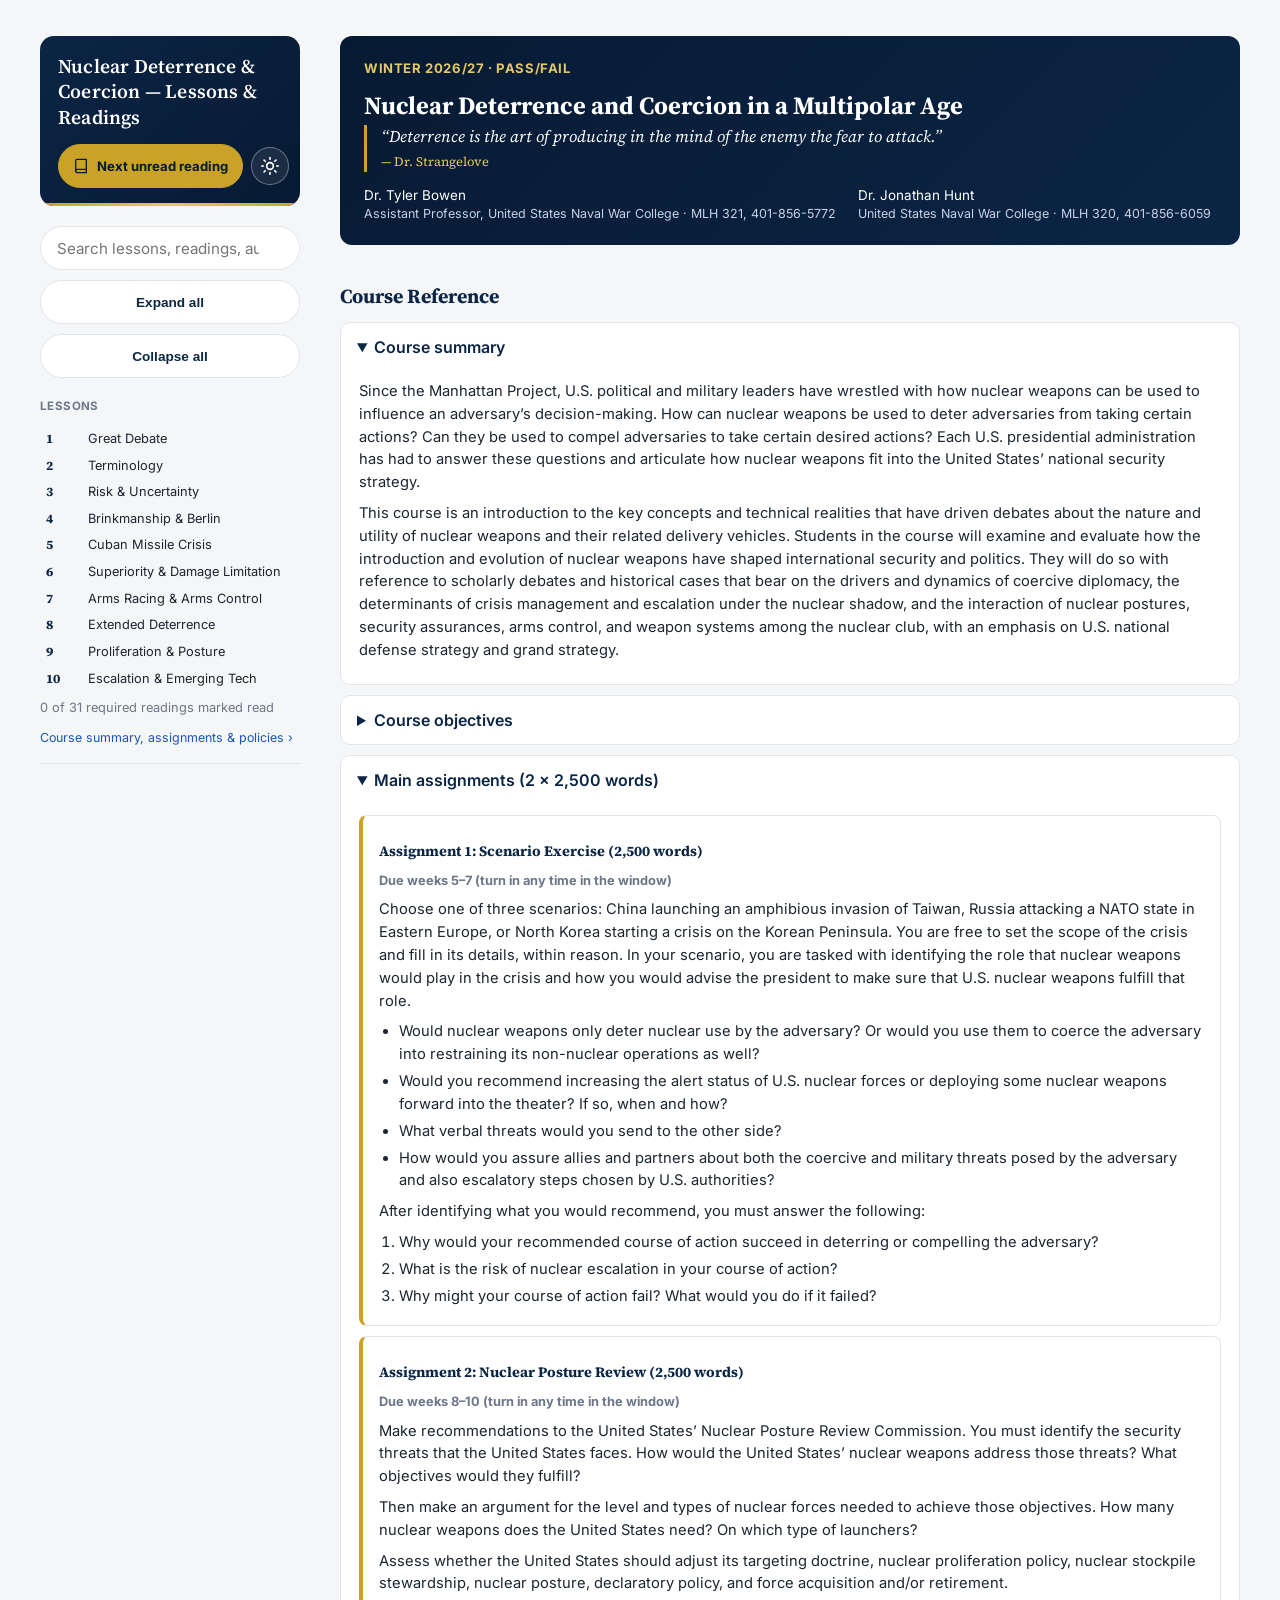
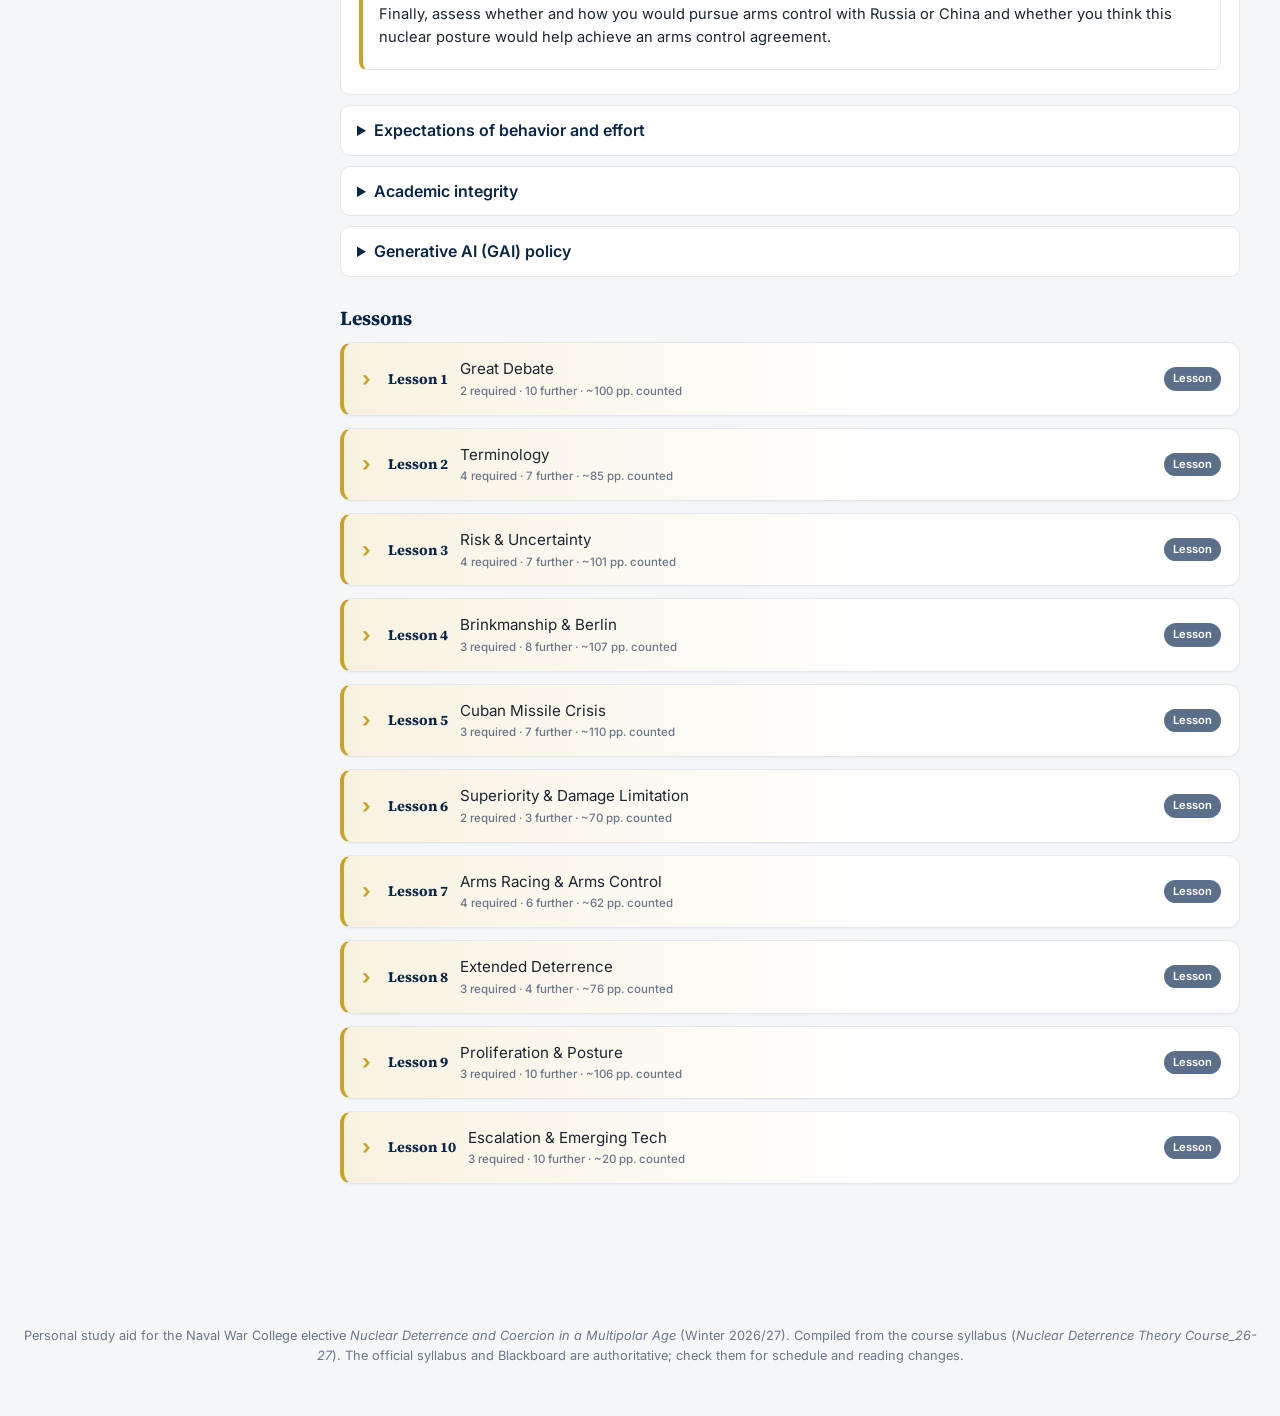
==== index.html @ a76e491f "Add Nuclear Deterrence course page built from the 26-27 syllabus Single-file static page modeled on " ====
<!DOCTYPE html>
<html lang="en">
<head>
<meta charset="UTF-8">
<meta name="viewport" content="width=device-width, initial-scale=1.0">
<meta name="color-scheme" content="light dark">
<meta name="format-detection" content="telephone=no">
<title>Nuclear Deterrence and Coercion — Winter 2026/27</title>
<link rel="preconnect" href="https://fonts.googleapis.com">
<link rel="preconnect" href="https://fonts.gstatic.com" crossorigin>
<link href="https://fonts.googleapis.com/css2?family=Source+Serif+4:ital,opsz,wght@0,8..60,400;0,8..60,600;1,8..60,400;1,8..60,500&family=Inter:wght@400;500;600;700&display=swap" rel="stylesheet">
<style>
  :root {
    --navy: #0b2545;
    --navy-deep: #071a33;
    --navy-text: var(--navy);
    --gold: #c9a227;
    --gold-light: #e4c766;
    --bg: #f5f6f8;
    --card-bg: #ffffff;
    --text: #1c2530;
    --muted: #6b7688;
    --border: #e2e5ea;
    --link: #1a56b8;
    --supp: #8a6d00;
    --serif: 'Source Serif 4', Georgia, 'Times New Roman', serif;
    --sans: 'Inter', 'Segoe UI', -apple-system, BlinkMacSystemFont, 'Helvetica Neue', Arial, sans-serif;
  }
  @media (prefers-color-scheme: dark) {
    :root:not([data-theme="light"]) { 
    --bg: #10151f;
    --card-bg: #1a2233;
    --text: #e5e9f2;
    --muted: #94a2ba;
    --border: #2c3650;
    --link: #7cb0ff;
    --supp: #e8c368;
    --navy-text: #8fb4e8;
 }
    :root:not([data-theme="light"]) { 
    #searchBox, .toolbar-btn, .seminar-notes-panel, .cal-item { background: var(--card-bg); }
    .epigraph p { color: #9aa8c4; }
    .moderator-update-box, .course-update-panel { background: #2a2010; border-color: #6b4a1a; }
    .moderator-update-box h4, .course-update-panel summary, .mu-date { color: #f0b96a; }
    .seminar-note-box { background: #241f0c; border-color: #5a4a1a; }
    .card-block-label { color: var(--muted); }
    .research-countdown { background: #3a1512; border-color: #7a3129; color: #f3a99c; }
    .research-date-item.is-next .research-date-when,
    .research-date-item.is-next .research-date-nlt { color: #f3a99c; }
    .event-callout { background: #2a2410; border-color: #6b5a1a; }
    .event-callout h4 { color: #e8c368; }
    .hero-session-row.is-live .hero-state { color: #f3a99c; }
    .hero-live-dot { background: #f3a99c; }
    .next-up-bar { background: #0a1830; }
    .team-japan-card { background: #241014; border-left-color: #e0475f; }
    .team-japan-sunburst { color: #e0475f; }
    .team-japan-chip { background: #3a161c; color: #f5b4bd; border-color: #6b2530; }
 }
  }
  :root[data-theme="dark"] { 
    --bg: #10151f;
    --card-bg: #1a2233;
    --text: #e5e9f2;
    --muted: #94a2ba;
    --border: #2c3650;
    --link: #7cb0ff;
    --supp: #e8c368;
    --navy-text: #8fb4e8;
 }
  :root[data-theme="dark"] { 
    #searchBox, .toolbar-btn, .seminar-notes-panel, .cal-item { background: var(--card-bg); }
    .epigraph p { color: #9aa8c4; }
    .moderator-update-box, .course-update-panel { background: #2a2010; border-color: #6b4a1a; }
    .moderator-update-box h4, .course-update-panel summary, .mu-date { color: #f0b96a; }
    .seminar-note-box { background: #241f0c; border-color: #5a4a1a; }
    .card-block-label { color: var(--muted); }
    .research-countdown { background: #3a1512; border-color: #7a3129; color: #f3a99c; }
    .research-date-item.is-next .research-date-when,
    .research-date-item.is-next .research-date-nlt { color: #f3a99c; }
    .event-callout { background: #2a2410; border-color: #6b5a1a; }
    .event-callout h4 { color: #e8c368; }
    .hero-session-row.is-live .hero-state { color: #f3a99c; }
    .hero-live-dot { background: #f3a99c; }
    .next-up-bar { background: #0a1830; }
    .team-japan-card { background: #241014; border-left-color: #e0475f; }
    .team-japan-sunburst { color: #e0475f; }
    .team-japan-chip { background: #3a161c; color: #f5b4bd; border-color: #6b2530; }
 }

  * { box-sizing: border-box; }
  html { overflow-x: hidden; }
  body {
    margin: 0;
    font-family: var(--sans);
    background: var(--bg);
    color: var(--text);
    line-height: 1.55;
    overflow-wrap: break-word;
    word-break: break-word;
    transition: background 0.2s, color 0.2s;
  }
  .sidebar-header {
    background: linear-gradient(135deg, var(--navy) 0%, var(--navy-deep) 100%);
    color: #fff;
    border-radius: 14px;
    padding: 18px;
    margin-bottom: 20px;
    position: relative;
    overflow: hidden;
  }
  .sidebar-header::after {
    content: "";
    position: absolute;
    bottom: 0; left: 0; right: 0;
    height: 3px;
    background: linear-gradient(90deg, var(--gold), var(--gold-light), var(--gold));
  }
  .sidebar-title {
    margin: 0 0 14px;
    font-family: var(--serif);
    font-weight: 600;
    font-size: 1.22rem;
    line-height: 1.3;
    letter-spacing: 0.2px;
    padding-right: 24px;
  }
  .sidebar-controls {
    display: flex;
    align-items: center;
    gap: 8px;
  }
  .sidebar-controls .today-btn {
    flex: 1;
    justify-content: center;
    padding: 9px 14px;
    font-size: 0.82rem;
    white-space: nowrap;
  }
  .sidebar-controls .theme-toggle-btn {
    width: 38px;
    height: 38px;
    flex-shrink: 0;
  }
  .drawer-close-btn {
    display: none;
    position: absolute;
    top: 14px;
    right: 14px;
    width: 28px;
    height: 28px;
    align-items: center;
    justify-content: center;
    border-radius: 999px;
    border: 1.5px solid rgba(255,255,255,0.35);
    background: rgba(255,255,255,0.08);
    color: #fff;
    cursor: pointer;
    flex-shrink: 0;
  }
  .drawer-close-btn svg { width: 14px; height: 14px; }
  .drawer-close-btn:hover { background: rgba(255,255,255,0.18); }
  .flag-icon { flex-shrink: 0; border-radius: 2px; display: inline-block; }
  .flag-icon-inline { vertical-align: -2px; }
  .today-btn {
    display: inline-flex;
    align-items: center;
    gap: 8px;
    min-height: 44px;
    font-family: var(--sans);
    font-size: 0.88rem;
    font-weight: 700;
    color: var(--navy-deep);
    background: var(--gold);
    border: 1.5px solid var(--gold);
    padding: 10px 22px;
    border-radius: 999px;
    cursor: pointer;
    transition: background 0.15s, transform 0.15s;
  }
  .today-btn:hover { background: var(--gold-light); border-color: var(--gold-light); }
  .today-btn:active { transform: scale(0.97); }
  .theme-toggle-btn {
    display: inline-flex;
    align-items: center;
    justify-content: center;
    width: 44px;
    height: 44px;
    border-radius: 999px;
    border: 1.5px solid rgba(255,255,255,0.35);
    background: rgba(255,255,255,0.08);
    color: #fff;
    cursor: pointer;
    transition: background 0.15s, border-color 0.15s;
    flex-shrink: 0;
  }
  .theme-toggle-btn:hover { background: rgba(255,255,255,0.18); border-color: var(--gold-light); }
  .theme-toggle-btn svg { width: 20px; height: 20px; }
  .icon-moon { display: none; }
  :root[data-theme="dark"] .icon-sun { display: none; }
  :root[data-theme="dark"] .icon-moon { display: block; }
  .page-layout {
    max-width: 1400px;
    margin: 0 auto;
    padding: 28px 20px 100px;
  }
  .sidebar { min-width: 0; }
  .main-col { min-width: 0; }

  @media (min-width: 1100px) {
    .page-layout {
      display: grid;
      grid-template-columns: 260px minmax(0, 1fr);
      gap: 40px;
      align-items: start;
      padding: 36px 40px 100px;
    }
    .sidebar {
      position: sticky;
      top: 24px;
      max-height: calc(100vh - 48px);
      overflow-y: auto;
      padding-bottom: 8px;
    }
    .sidebar .toolbar {
      position: static;
      flex-direction: column;
      align-items: stretch;
      border-bottom: none;
      padding: 0 0 18px;
      margin-bottom: 2px;
    }
    .sidebar .toolbar-btn { width: 100%; }
    .card-body {
      display: grid;
      grid-template-columns: 1fr 1fr;
      gap: 2px 40px;
    }
    .card-body > .card-block-label,
    .card-body > .epigraph,
    .card-body > .moderator-update-box,
    .card-body > .seminar-note-box {
      grid-column: 1 / -1;
    }
  }

  @media (min-width: 1500px) {
    .page-layout { max-width: 1600px; }
  }

  .toolbar {
    position: sticky;
    top: 0;
    z-index: 10;
    background: var(--bg);
    padding: 16px 0;
    display: flex;
    gap: 10px;
    align-items: center;
    border-bottom: 1px solid var(--border);
    margin-bottom: 10px;
  }
  .search-box-wrap {
    position: relative;
    flex: 1;
    display: flex;
  }
  #searchBox {
    flex: 1;
    width: 100%;
    min-height: 44px;
    padding: 11px 40px 11px 16px;
    border-radius: 999px;
    border: 1.5px solid var(--border);
    font-size: 0.95rem;
    outline: none;
    transition: border-color 0.15s, box-shadow 0.15s;
    background: var(--card-bg);
    color: var(--text);
    font-family: var(--sans);
  }
  #searchBox:focus {
    border-color: var(--navy-text);
    box-shadow: 0 0 0 3px rgba(11,37,69,0.1);
  }
  .search-clear-btn {
    display: none;
    position: absolute;
    right: 6px;
    top: 50%;
    transform: translateY(-50%);
    width: 26px;
    height: 26px;
    align-items: center;
    justify-content: center;
    border: none;
    border-radius: 50%;
    background: transparent;
    color: var(--muted);
    font-size: 1.2rem;
    line-height: 1;
    cursor: pointer;
    padding: 0;
  }
  .search-clear-btn:hover {
    background: var(--border);
    color: var(--text);
  }
  .toolbar-btn {
    min-height: 44px;
    padding: 10px 16px;
    border-radius: 999px;
    border: 1.5px solid var(--border);
    background: var(--card-bg);
    color: var(--navy-text);
    font-size: 0.85rem;
    font-weight: 600;
    cursor: pointer;
    white-space: nowrap;
    transition: background 0.15s, border-color 0.15s, color 0.15s;
  }
  .toolbar-btn:hover {
    background: var(--navy);
    color: #fff;
    border-color: var(--navy);
  }
  .alert {
    background: #fdf1e7;
    border: 1px solid #f0c48a;
    color: #8a4b00;
    padding: 12px 18px;
    border-radius: 10px;
    margin: 14px 0 20px;
    font-size: 0.92rem;
  }
  .session-card {
    background: var(--card-bg);
    border: 1px solid var(--border);
    border-radius: 12px;
    margin-bottom: 0;
    overflow: hidden;
    box-shadow: 0 1px 2px rgba(16,24,40,0.04);
    transition: box-shadow 0.15s;
  }
  .session-card:hover { box-shadow: 0 4px 14px rgba(16,24,40,0.08); }
  .session-card[open] { box-shadow: 0 4px 18px rgba(16,24,40,0.1); }
  .session-card summary {
    list-style: none;
    cursor: pointer;
    padding: 14px 18px;
    min-height: 44px;
    display: flex;
    align-items: center;
    gap: 12px;
    user-select: none;
  }
  .session-card summary::-webkit-details-marker { display: none; }
  .session-card summary::before {
    content: "›";
    font-size: 1.3rem;
    color: var(--gold);
    font-weight: 700;
    transform: rotate(0deg);
    transition: transform 0.18s;
    width: 14px;
    flex-shrink: 0;
  }
  .session-card[open] summary::before { transform: rotate(90deg); }
  .session-card summary .code {
    font-weight: 700;
    color: var(--navy-text);
    font-size: 0.9rem;
    flex-shrink: 0;
    min-width: 60px;
    font-family: var(--serif);
  }
  .session-card summary .title-wrap {
    flex: 1;
    display: flex;
    flex-direction: column;
    gap: 2px;
    min-width: 0;
  }
  .session-card summary .title {
    font-size: 0.95rem;
    color: var(--text);
  }
  .card-meta-line {
    font-size: 0.72rem;
    color: var(--muted);
    font-weight: 500;
  }
  .card-block-label {
    font-size: 0.68rem;
    font-weight: 700;
    text-transform: uppercase;
    letter-spacing: 0.5px;
    color: var(--muted);
    margin-bottom: 12px;
  }
  .carryover-note { color: var(--muted); font-style: italic; margin: 0; }
  .badges { display: flex; gap: 6px; flex-shrink: 0; flex-wrap: wrap; justify-content: flex-end; }
  .badge {
    font-size: 0.7rem;
    font-weight: 600;
    color: #fff;
    background: var(--navy);
    padding: 3px 9px;
    border-radius: 999px;
    white-space: nowrap;
  }
  .badge-type { background: #5c6f8a; }
  .badge-homework { background: #6a3fa0; }
  .missing-badge { background: #c0392b; }
  .card-body {
    padding: 6px 22px 20px 22px;
    border-top: 1px solid var(--border);
    padding-top: 16px;
  }

  /* --- epigraph, subtle --- */
  .epigraph {
    margin: 0 0 18px;
    padding: 4px 0 4px 14px;
    border-left: 2px solid var(--gold);
    background: transparent;
  }
  .epigraph p {
    margin: 0;
    font-family: var(--serif);
    font-style: italic;
    font-size: 0.87rem;
    color: #566078;
    line-height: 1.5;
  }
  .epigraph footer {
    margin-top: 4px;
    font-size: 0.74rem;
    color: var(--muted);
    font-style: normal;
    letter-spacing: 0.1px;
  }

  /* --- subsections --- */
  .subsection { margin-bottom: 18px; }
  .subsection:last-child { margin-bottom: 0; }
  .subsection h4 {
    display: flex;
    align-items: center;
    gap: 7px;
    margin: 0 0 8px;
    font-size: 0.72rem;
    font-weight: 700;
    text-transform: uppercase;
    letter-spacing: 0.8px;
    color: var(--navy-text);
  }
  .sec-icon {
    display: inline-flex;
    width: 15px; height: 15px;
    color: var(--gold);
    flex-shrink: 0;
  }
  .sec-icon svg { width: 100%; height: 100%; }
  .subsection p {
    margin: 0 0 8px;
    font-size: 0.9rem;
    color: var(--text);
    line-height: 1.6;
  }
  .subsection p:last-child { margin-bottom: 0; }

  ul.plain-list {
    margin: 0 0 8px;
    padding-left: 20px;
    font-size: 0.9rem;
    line-height: 1.55;
  }
  ol.plain-list { margin: 0 0 8px; padding-left: 24px; font-size: 0.9rem; line-height: 1.55; }
  ol.plain-list li { margin-bottom: 5px; }
  ol.q-list li::marker { color: #9aa5b8; font-weight: 600; }
  ul.plain-list:last-child { margin-bottom: 0; }
  ul.plain-list li { margin-bottom: 5px; }
  ul.plain-list li::marker { color: var(--gold); }
  ul.obj-list li::marker { color: var(--gold); }
  ul.sub-list { margin: 6px 0 10px; }
  ul.q-list li::marker { color: #9aa5b8; }

  .q-group-label {
    font-size: 0.78rem;
    font-weight: 700;
    color: #45516a;
    margin: 10px 0 4px;
    padding-top: 6px;
    border-top: 1px dashed var(--border);
  }
  .q-group-label:first-child { border-top: none; padding-top: 0; margin-top: 0; }

  /* --- reading citations + read-state checkboxes --- */
  ul.cite-list { list-style: none; margin: 0; padding: 0; }
  li.cite {
    font-size: 0.9rem;
    line-height: 1.55;
    border-bottom: 1px dashed var(--border);
  }
  li.cite.cite-deleted .cite-text a, li.cite.cite-deleted .cite-text .plain { text-decoration: line-through; opacity: 0.65; }
  li.cite:last-child { border-bottom: none; }
  li.cite.cite-req {
    display: flex;
    align-items: center;
    gap: 2px;
    padding: 3px 0;
  }
  li.cite.supp {
    position: relative;
    padding: 7px 0 7px 20px;
  }
  li.cite.supp::before {
    content: "•";
    position: absolute;
    left: 2px;
    color: #c9b45e;
    font-weight: 700;
  }
  .read-toggle {
    width: 40px;
    height: 40px;
    display: inline-flex;
    align-items: center;
    justify-content: center;
    flex-shrink: 0;
    cursor: pointer;
  }
  .read-checkbox {
    width: 18px;
    height: 18px;
    accent-color: var(--gold);
    cursor: pointer;
  }
  .cite-text { flex: 1; min-width: 0; }
  li.cite.is-read .cite-text { color: var(--muted); }
  li.cite.is-read .cite-text a { color: var(--muted); text-decoration-color: var(--muted); }
  li.cite.is-read .cite-text,
  li.cite.is-read .cite-text .plain,
  li.cite.is-read .cite-text a { text-decoration: line-through; }
  li.cite a {
    color: var(--link);
    text-decoration: none;
    border-bottom: 1px solid rgba(26,86,184,0.3);
  }
  li.cite a:hover { border-bottom-color: var(--link); background: rgba(26,86,184,0.06); }
  li.cite .plain { color: var(--text); }
  .muted-note { color: var(--muted); font-style: italic; font-size: 0.88rem; margin: 0; }
  .supp-label {
    font-size: 0.72rem;
    font-weight: 700;
    text-transform: uppercase;
    letter-spacing: 0.6px;
    color: var(--supp);
    margin-bottom: 8px;
  }
  .supp-label .opt { font-weight: 400; text-transform: none; color: var(--muted); font-style: italic; }
  .missing-note { color: #c0392b; font-style: italic; font-size: 0.9rem; margin: 0; }

  .no-results {
    display: none;
    text-align: center;
    color: var(--muted);
    padding: 40px 0;
    font-style: italic;
  }
  .search-status {
    display: none;
    color: var(--muted);
    font-size: 0.85rem;
    margin: -4px 0 12px 2px;
  }
  mark.search-hl {
    background: #ffe066;
    color: #1a1a1a;
    border-radius: 2px;
    padding: 0 1px;
  }
  .back-to-top {
    position: fixed;
    bottom: 80px;
    right: 24px;
    background: var(--navy);
    color: #fff;
    border: none;
    border-radius: 999px;
    width: 44px;
    height: 44px;
    font-size: 1.1rem;
    cursor: pointer;
    box-shadow: 0 4px 14px rgba(11,37,69,0.35);
    display: none;
    align-items: center;
    justify-content: center;
    transition: opacity 0.15s;
    z-index: 40;
  }
  .back-to-top.show { display: flex; }
  .back-to-top:hover { background: var(--navy-deep); }

  .next-up-bar {
    display: none;
    position: fixed;
    left: 0;
    right: 0;
    bottom: 0;
    z-index: 44;
    background: var(--navy);
    color: #fff;
    padding: 10px 16px;
    align-items: center;
    justify-content: space-between;
    gap: 12px;
    font-family: var(--sans);
    font-size: 0.84rem;
    box-shadow: 0 -2px 12px rgba(16,24,40,0.18);
  }
  .next-up-bar.show { display: flex; }
  .next-up-text { overflow: hidden; text-overflow: ellipsis; white-space: nowrap; }
  .next-up-jump {
    background: var(--gold);
    color: var(--navy-deep);
    border: none;
    border-radius: 999px;
    padding: 6px 14px;
    font-weight: 700;
    font-size: 0.8rem;
    cursor: pointer;
    white-space: nowrap;
    flex-shrink: 0;
  }

  footer.page-footer {
    text-align: center;
    color: var(--muted);
    font-size: 0.8rem;
    padding: 30px 20px 50px;
  }

  @media print {
    .toolbar, .back-to-top, .bottom-nav, .theme-toggle-btn, .sidebar, .drawer-backdrop, .hero-today, .next-up-bar { display: none !important; }
    .page-layout { display: block !important; max-width: none; }
    .session-card { break-inside: avoid; box-shadow: none; }
    .card-body { display: block !important; }
  }

  /* --- key dates / off-sites / seminar notes --- */
  .cal-intro { margin: 4px 0 18px; }
  .cal-intro p {
    margin: 0;
    color: var(--muted);
    font-size: 0.92rem;
    font-style: italic;
    font-family: var(--serif);
  }

  .seminar-notes-panel {
    background: var(--card-bg);
    border: 1px solid var(--border);
    border-radius: 12px;
    margin: 4px 0 20px;
    overflow: hidden;
  }
  .seminar-notes-panel summary {
    cursor: pointer;
    padding: 13px 18px;
    min-height: 44px;
    display: flex;
    align-items: center;
    font-weight: 700;
    font-size: 0.88rem;
    color: var(--navy-text);
    list-style: none;
  }
  .seminar-notes-panel summary::-webkit-details-marker { display: none; }
  .seminar-notes-panel summary::before { content: "\25B8"; color: var(--gold); margin-right: 8px; }
  .seminar-notes-panel[open] summary::before { content: "\25BE"; }
  .sn-body { padding: 4px 20px 20px; border-top: 1px solid var(--border); }
  .mod-grid {
    display: grid;
    grid-template-columns: repeat(auto-fit, minmax(200px, 1fr));
    gap: 12px;
    margin: 14px 0 16px;
  }
  .mod-card {
    background: var(--bg);
    border: 1px solid var(--border);
    border-radius: 10px;
    padding: 12px 14px;
  }
  .mod-name { font-weight: 700; font-size: 0.88rem; color: var(--navy-text); font-family: var(--serif); }
  .mod-role { font-size: 0.74rem; color: var(--muted); margin: 2px 0 6px; }
  .mod-contact { font-size: 0.78rem; color: var(--text); line-height: 1.5; }
  .mod-contact a { color: var(--link); text-decoration: none; }
  .sn-notes-list { margin-top: 4px; }
  .sn-notes-list li { font-size: 0.86rem; margin-bottom: 8px; }


  /* --- research paper dates panel --- */
  .research-panel {
    margin: 2px 0 22px;
    padding-bottom: 16px;
    border-bottom: 1px solid var(--border);
  }
  .research-panel-title {
    font-size: 0.72rem;
    font-weight: 700;
    text-transform: uppercase;
    letter-spacing: 0.4px;
    color: var(--muted);
    margin-bottom: 10px;
  }
  .hero-today {
    background: var(--card-bg);
    border-bottom: 1px solid var(--border);
    padding: 8px clamp(16px, 4vw, 32px);
  }
  .hero-today-inner { max-width: 1400px; margin: 0 auto; display: flex; align-items: center; gap: 12px; flex-wrap: wrap; }
  .hero-today-label {
    font-size: 0.72rem;
    font-weight: 800;
    text-transform: uppercase;
    letter-spacing: 0.5px;
    color: var(--gold);
    flex-shrink: 0;
  }
  .hero-today-sessions { display: flex; flex-wrap: wrap; gap: 10px; flex: 1; min-width: 0; }
  .hero-session-row {
    display: flex;
    align-items: center;
    gap: 10px;
    background: var(--bg);
    border: 1px solid var(--border);
    border-radius: 8px;
    padding: 4px 12px;
    font-family: var(--sans);
    cursor: pointer;
    text-align: left;
    min-width: 0;
    max-width: 100%;
  }
  .hero-session-code { font-weight: 700; color: var(--navy-text); flex-shrink: 0; }
  .hero-session-title { color: var(--text); font-size: 0.88rem; overflow: hidden; text-overflow: ellipsis; white-space: nowrap; min-width: 0; }
  .hero-state { font-size: 0.76rem; font-weight: 700; color: var(--muted); margin-left: auto; white-space: nowrap; }
  .hero-session-row.is-live .hero-state { color: #a23225; }
  .hero-live-dot {
    display: inline-block;
    width: 7px;
    height: 7px;
    border-radius: 50%;
    background: #a23225;
    margin-right: 4px;
    animation: heroLivePulse 1.4s ease-in-out infinite;
  }
  @keyframes heroLivePulse { 0%, 100% { opacity: 1; } 50% { opacity: 0.35; } }
  .hero-session-row.is-done { opacity: 0.6; }

  .research-countdown {
    background: #fdecea;
    border: 1px solid #f3b4ac;
    color: #a23225;
    border-radius: 10px;
    padding: 10px 12px;
    margin-bottom: 14px;
    line-height: 1.4;
    font-size: 0.72rem;
  }
  .research-countdown .rc-label {
    display: block;
    font-weight: 800;
    text-transform: uppercase;
    letter-spacing: 0.4px;
    opacity: 0.85;
    margin-bottom: 2px;
  }
  .research-countdown .rc-time { font-weight: 700; }
  .research-countdown .rc-desc { font-weight: 500; }
  .research-date-list {
    list-style: none;
    margin: 0;
    padding: 0;
    display: flex;
    flex-direction: column;
    gap: 10px;
  }
  .research-date-item[hidden] { display: none; }
  .research-date-item { font-size: 0.78rem; line-height: 1.4; }
  .research-date-when {
    font-weight: 700;
    color: var(--navy-text);
    font-family: var(--serif);
  }
  .research-date-nlt {
    font-weight: 600;
    color: var(--muted);
    font-family: var(--sans);
    font-size: 0.68rem;
    text-transform: uppercase;
    letter-spacing: 0.2px;
  }
  .research-date-desc { color: var(--text); }
  .research-date-item.is-next .research-date-when { color: #a23225; }
  .research-date-item.is-next .research-date-nlt { color: #a23225; }
  .research-date-empty { font-size: 0.78rem; color: var(--muted); font-style: italic; margin: 0; }

  /* --- homework / exercise / event tags --- */
  .hw-ribbon {
    display: inline-flex;
    align-items: center;
    font-size: 0.62rem;
    font-weight: 800;
    letter-spacing: 0.5px;
    text-transform: uppercase;
    color: #fff;
    background: #6a3fa0;
    padding: 3px 9px;
    border-radius: 999px;
    margin: 0 0 8px 6px;
  }
  .tag-pill {
    display: inline-flex;
    align-items: center;
    font-size: 0.68rem;
    font-weight: 700;
    color: #fff;
    padding: 2px 8px;
    border-radius: 999px;
    text-transform: uppercase;
    letter-spacing: 0.3px;
    margin-right: 6px;
    flex-shrink: 0;
    vertical-align: 2px;
  }
  .tag-homework { background: #6a3fa0; }
  .tag-event { background: var(--gold); color: var(--navy-deep); }
  .tag-exercise { background: #1f7a5c; }
  .event-callout {
    background: #fdf8ec;
    border: 1.5px solid var(--gold-light);
    border-radius: 10px;
    padding: 14px 16px;
  }
  .event-callout h4 { color: #8a6d00; margin: 0 0 8px; }
  .event-callout .sec-icon { color: var(--gold); }
  .event-callout p { margin: 6px 0; }

  /* --- agenda --- */
  .cal-month-header {
    font-family: var(--serif);
    font-size: 1.15rem;
    font-weight: 600;
    color: var(--navy-text);
    margin: 34px 0 14px;
    padding-bottom: 8px;
    border-bottom: 2px solid var(--gold);
    scroll-margin-top: 76px;
  }
  .cal-month-header:first-of-type { margin-top: 6px; }
  .cal-day {
    display: flex;
    gap: 16px;
    padding: 14px 0;
    border-bottom: 1px dashed var(--border);
    scroll-margin-top: 76px;
    border-radius: 6px;
  }
  .cal-day.flash { animation: flashbg 1.6s ease; }
  @keyframes flashbg {
    0% { background: rgba(201,162,39,0.28); }
    100% { background: transparent; }
  }
  .cal-day-date {
    flex-shrink: 0;
    width: 84px;
    display: flex;
    flex-direction: column;
    align-items: flex-start;
    padding-top: 2px;
  }
  .cal-dow { font-size: 0.7rem; font-weight: 700; color: var(--muted); text-transform: uppercase; letter-spacing: 0.5px; }
  .cal-dnum { font-size: 0.98rem; font-weight: 700; color: var(--navy-text); font-family: var(--serif); }
  .cal-day-items { flex: 1; display: flex; flex-direction: column; gap: 8px; min-width: 0; }
  .cal-item {
    display: flex;
    align-items: baseline;
    flex-wrap: wrap;
    gap: 8px;
    font-family: var(--sans);
    font-size: 0.86rem;
    padding: 8px 12px;
    border-radius: 8px;
    border-left: 3px solid var(--border);
    background: var(--card-bg);
    text-align: left;
    width: 100%;
  }
  button.cal-item {
    cursor: pointer;
    min-height: 44px;
    border-top: 1px solid var(--border);
    border-right: 1px solid var(--border);
    border-bottom: 1px solid var(--border);
    transition: box-shadow 0.15s, border-color 0.15s;
    font: inherit;
    color: inherit;
  }
  button.cal-item:hover { box-shadow: 0 2px 10px rgba(16,24,40,0.1); }
  .cal-item-continuation { border-left-style: dashed; opacity: 0.92; }
  .cal-item-time { font-size: 0.74rem; font-weight: 700; color: var(--muted); flex-shrink: 0; min-width: 46px; }
  .cal-item-main { color: var(--text); line-height: 1.4; }
  .cal-item-code { font-weight: 700; color: var(--navy-text); font-family: var(--serif); }
  .cal-item-format { color: var(--muted); font-size: 0.82rem; }
  .cal-guest, .cal-sn-flag, .cal-tag {
    font-size: 0.68rem;
    font-weight: 700;
    padding: 2px 8px;
    border-radius: 999px;
    text-transform: uppercase;
    letter-spacing: 0.3px;
    flex-shrink: 0;
  }
  .cal-guest { background: #eef2fb; color: #2a4a9e; }
  .cal-sn-flag { background: #fdf1e7; color: #8a4b00; }
  .cal-tag { color: #fff; }

  .cal-item-session { border-left-color: var(--navy-text); }
  .cal-item-admin { border-left-color: #b7bfcc; color: var(--muted); }
  .cal-item-admin .cal-item-main { color: var(--muted); font-style: italic; }
  .cal-item-offsite { border-left-color: #0b7d6b; }
  .cal-item-offsite .cal-tag { background: #0b7d6b; }
  .cal-item-deadline { border-left-color: #c0392b; }
  .cal-item-deadline .cal-tag { background: #c0392b; }
  .cal-item-homework { border-left-color: #6a3fa0; }
  .cal-item-homework .cal-tag { background: #6a3fa0; }
  .cal-item-resource { border-left-color: #4a5568; }
  .cal-item-resource .cal-tag { background: #4a5568; }
  .cal-item-resource.cal-offsite-card summary::after { color: #4a5568; }
  .past-exam-year:not(:first-child) { margin-top: 14px; }
  .cal-item-social { border-left-color: var(--gold); }
  .cal-item-social .cal-tag { background: var(--gold); color: var(--navy-deep); }
  .cal-item-note { border-left-color: #7a8aa8; }
  .cal-item-note .cal-item-main { font-style: italic; color: var(--muted); }
  .cal-item-note .cal-tag { background: #7a8aa8; }
  .cal-offsite-card { padding: 0; display: block; }
  .cal-offsite-card summary {
    display: flex;
    align-items: baseline;
    flex-wrap: wrap;
    gap: 8px;
    padding: 8px 12px;
    list-style: none;
    cursor: pointer;
    user-select: none;
  }
  .cal-offsite-card summary::-webkit-details-marker { display: none; }
  .cal-offsite-card summary::after {
    content: "›";
    font-size: 1.1rem;
    color: #0b7d6b;
    font-weight: 700;
    margin-left: auto;
    transform: rotate(90deg);
    transition: transform 0.18s;
  }
  .cal-offsite-card[open] summary::after { transform: rotate(-90deg); }
  .cal-offsite-card .offsite-body { padding: 0 12px 10px 12px; }
  .cal-offsite-card .offsite-body ul.plain-list { margin: 0; }

  /* --- session card embedded in agenda --- */
  .cal-session-card { border-left: 3px solid var(--navy-text); }

  .team-japan-card { position: relative; border-left: 3px solid #bc002d; background: #fdfaf5; }
  .team-japan-sunburst-wrap {
    position: absolute;
    inset: 0;
    overflow: hidden;
    pointer-events: none;
    z-index: 0;
  }
  .team-japan-sunburst { display: block; width: 100%; height: 100%; color: #bc002d; }
  .team-japan-sunburst path { fill: currentColor; }
  .team-japan-card > summary { position: relative; z-index: 1; }
  .team-japan-card > .card-body { position: relative; z-index: 1; background: var(--card-bg); }
  .team-japan-chip {
    display: inline-flex;
    align-items: center;
    gap: 5px;
    font-size: 0.7rem;
    font-weight: 600;
    color: #8a0021;
    background: #fdf0f0;
    border: 1px solid #f2c6c6;
    padding: 2px 9px 2px 7px;
    border-radius: 999px;
    white-space: nowrap;
  }

  .seminar-note-box {
    background: #fdf8ec;
    border: 1px solid #ecd9a0;
    border-radius: 10px;
    padding: 12px 16px;
  }
  .seminar-note-box h4 { color: #8a6d00; }
  .seminar-note-box .sec-icon { color: #c9a227; }
  .sn-q-heading { font-size: 0.82rem; font-weight: 700; color: var(--text); margin: 8px 0 4px; }

  .session-card.flash { animation: flashcard 1.6s ease; }
  @keyframes flashcard {
    0% { box-shadow: 0 0 0 3px rgba(201,162,39,0.55); }
    100% { box-shadow: 0 1px 2px rgba(16,24,40,0.04); }
  }

  /* --- NEW moderator-update content (12 Aug 2026 guidance) --- */
  .badge-new { background: #e8590c; }
  .moderator-update-box {
    background: #fff4e9;
    border: 1.5px solid #f3a35c;
    border-radius: 10px;
    padding: 14px 16px;
  }
  .moderator-update-box h4 { color: #b3480a; }
  .moderator-update-box .sec-icon { color: #e8590c; }
  .mu-ribbon {
    display: inline-flex;
    align-items: center;
    font-size: 0.62rem;
    font-weight: 800;
    letter-spacing: 0.5px;
    text-transform: uppercase;
    color: #fff;
    background: #e8590c;
    padding: 3px 9px;
    border-radius: 999px;
    margin-bottom: 8px;
  }
  .mu-date {
    font-weight: 600;
    color: #b3480a;
    font-size: 0.7rem;
    text-transform: none;
    letter-spacing: 0;
    margin-left: 4px;
  }
  .mu-subhead {
    font-weight: 700;
    font-size: 0.82rem;
    color: var(--text);
    margin: 12px 0 4px;
    padding-top: 8px;
    border-top: 1px dashed #f0c48a;
  }
  .mu-subhead:first-child { border-top: none; padding-top: 0; margin-top: 0; }
  .moderator-update-box .plain-list li::marker { color: #e8590c; }
  .moderator-update-box a { color: #b3480a; }

  .course-update-panel {
    background: #fff4e9;
    border: 1.5px solid #f3a35c;
    border-radius: 12px;
    margin: 4px 0 20px;
    overflow: hidden;
  }
  .course-update-panel summary {
    cursor: pointer;
    padding: 13px 18px;
    min-height: 44px;
    font-weight: 700;
    font-size: 0.88rem;
    color: #b3480a;
    list-style: none;
    display: flex;
    align-items: center;
    gap: 10px;
    flex-wrap: wrap;
  }
  .course-update-panel summary::-webkit-details-marker { display: none; }
  .course-update-panel summary::before { content: "\25B8"; color: #e8590c; }
  .course-update-panel[open] summary::before { content: "\25BE"; }
  .course-update-panel .sn-body { padding: 4px 20px 20px; border-top: 1px solid #f3a35c; }
  .course-update-panel .mu-subhead { border-top-color: #f3a35c; }

  .cal-updated-flag {
    font-size: 0.65rem;
    font-weight: 700;
    text-transform: uppercase;
    letter-spacing: 0.3px;
    color: #b3480a;
    background: #ffe4cc;
    padding: 2px 8px;
    border-radius: 999px;
    flex-shrink: 0;
  }
  .cal-item-detail {
    display: block;
    font-size: 0.78rem;
    color: var(--muted);
    margin-top: 2px;
  }

  /* --- fixed bottom navigation (mobile only) --- */
  .bottom-nav {
    display: none;
  }
  .drawer-backdrop {
    display: none;
  }

  /* ===================== RESPONSIVE / MOBILE ===================== */
  /* sidebar becomes an off-canvas drawer below desktop width */
  @media (max-width: 1099.98px) {
    .sidebar {
      position: fixed;
      top: 0;
      left: 0;
      height: 100dvh;
      width: min(86vw, 340px);
      max-width: 340px;
      background: var(--bg);
      z-index: 60;
      padding: 20px 16px 24px;
      overflow-y: auto;
      box-shadow: 2px 0 28px rgba(16,24,40,0.28);
      transform: translateX(-100%);
      transition: transform 0.25s ease;
    }
    .sidebar.open { transform: translateX(0); }
    .drawer-close-btn { display: inline-flex; }
    .drawer-backdrop {
      display: block;
      position: fixed;
      inset: 0;
      background: rgba(8,12,20,0.5);
      z-index: 55;
      opacity: 0;
      pointer-events: none;
      transition: opacity 0.2s ease;
    }
    .drawer-backdrop.open { opacity: 1; pointer-events: auto; }

    /* bottom nav is the drawer trigger, so show it whenever the sidebar is off-canvas */
    .bottom-nav {
      display: flex;
      position: fixed;
      left: 0; right: 0; bottom: 0;
      z-index: 45;
      background: var(--card-bg);
      border-top: 1px solid var(--border);
      box-shadow: 0 -2px 12px rgba(16,24,40,0.12);
      padding-bottom: env(safe-area-inset-bottom, 0);
    }
    .bottom-nav button {
      flex: 1;
      display: flex;
      flex-direction: column;
      align-items: center;
      justify-content: center;
      gap: 3px;
      min-height: 58px;
      background: none;
      border: none;
      color: var(--muted);
      font-family: var(--sans);
      font-size: 0.66rem;
      font-weight: 700;
      letter-spacing: 0.2px;
      cursor: pointer;
      padding: 6px 4px;
    }
    .bottom-nav button svg { width: 20px; height: 20px; }
    .bottom-nav button:active { color: var(--navy-text); }
    .bottom-nav button.active { color: var(--gold); }
    .page-layout { padding-bottom: 110px; }
    .next-up-bar { bottom: 58px; padding-bottom: calc(10px + env(safe-area-inset-bottom, 0)); }
    .back-to-top { bottom: 116px; }
  }

  @media (max-width: 720px) {
    .sidebar-title { font-size: 1.12rem; }

    .page-layout { padding: 20px 14px 128px; }
    .cal-intro p { font-size: 0.85rem; }

    .seminar-notes-panel summary { padding: 12px 14px; font-size: 0.84rem; }
    .course-update-panel summary { padding: 12px 14px; font-size: 0.84rem; }
    .course-update-panel .sn-body { padding: 4px 14px 16px; }
    .moderator-update-box { padding: 12px 14px; }
    .sn-body { padding: 4px 14px 16px; }
    .mod-grid { grid-template-columns: 1fr; gap: 10px; }

    .toolbar { flex-wrap: wrap; padding: 12px 0; gap: 8px; }
    .search-box-wrap { flex: 1 1 100%; }
    #searchBox { padding: 10px 40px 10px 14px; font-size: 0.9rem; }
    .toolbar-btn { flex: 1 1 auto; padding: 9px 12px; font-size: 0.8rem; }

    .cal-month-header { font-size: 1rem; margin: 26px 0 10px; }
    .cal-day { flex-direction: column; gap: 8px; padding: 12px 0; }
    .cal-day-date {
      flex-direction: row;
      align-items: baseline;
      gap: 6px;
      width: auto;
    }
    .cal-day-items { gap: 6px; }

    .session-card summary {
      flex-wrap: wrap;
      padding: 12px 14px;
      gap: 6px 10px;
    }
    .session-card summary .code { min-width: 0; font-size: 0.84rem; }
    .session-card summary .title-wrap { flex: 1 1 100%; order: 3; }
    .session-card summary .title { font-size: 0.9rem; }
    .badges { justify-content: flex-start; }
    .card-body { padding: 14px 16px 18px; }
    .card-block-label { font-size: 0.62rem; }

    .cal-item {
      padding: 8px 10px;
      font-size: 0.82rem;
      gap: 6px;
    }
    .cal-item-time { min-width: 0; }
    .cal-item-code { font-size: 0.85rem; }

    .subsection h4 { font-size: 0.68rem; }
    .subsection p, ul.plain-list, li.cite { font-size: 0.86rem; }

    .back-to-top { width: 44px; height: 44px; bottom: 116px; right: 16px; font-size: 1rem; }

    footer.page-footer { font-size: 0.74rem; padding: 24px 16px 40px; }
  }

  @media (max-width: 420px) {
    .sidebar-title { font-size: 1rem; }
    .cal-item-main { font-size: 0.82rem; }
    .bottom-nav button { font-size: 0.6rem; }
  }

  /* ===== Strategy & Policy additions ===== */
  .card-body > .subsection.span-all { grid-column: 1 / -1; }
  .cal-item-lecture { border-left-color: var(--navy-text); }
  .cal-item-seminar { border-left-color: #0b7d6b; }
  .cal-item-seminar .cal-tag { background: #0b7d6b; }
  .cal-item-lecture .cal-tag { background: var(--navy); }
  .cal-item-pmw { border-left-color: #6a3fa0; }
  .cal-item-pmw .cal-tag { background: #6a3fa0; }
  .cal-item-elective { border-left-color: var(--gold); }
  .cal-item-elective .cal-tag { background: var(--gold); color: var(--navy-deep); }
  .cal-item-holiday { border-left-color: #2f9e6b; background: transparent; }
  .cal-item-holiday .cal-item-main { color: #1f7a4f; font-weight: 600; }
  .cal-item-event { border-left-color: #c0392b; }
  .cal-item-event .cal-tag { background: #c0392b; }
  .cal-item-reflect { border-left-color: #7a8aa8; }
  .cal-item-casehdr { border-left-color: var(--gold); background: var(--card-bg); }
  button.cal-item-casehdr .cal-item-main { font-weight: 700; color: var(--navy-text); font-family: var(--serif); }
  .cal-item-go { margin-left: auto; font-size: 0.74rem; color: var(--link); font-weight: 600; }
  .case-pill {
    display: inline-block; font-size: 0.66rem; font-weight: 700; letter-spacing: 0.4px;
    text-transform: uppercase; color: var(--navy-deep); background: var(--gold-light);
    padding: 2px 8px; border-radius: 999px; margin-top: 4px; white-space: nowrap;
  }
  .cal-day-date .case-pill { align-self: flex-start; }
  .lec-list { list-style: none; margin: 0; padding: 0; }
  .lec-list li { padding: 7px 0; border-bottom: 1px solid var(--border); font-size: 0.9rem; line-height: 1.4; }
  .lec-list li:last-child { border-bottom: none; }
  .lec-when { display: inline-block; min-width: 62px; font-size: 0.74rem; font-weight: 700; color: var(--muted); }
  .lec-who { color: var(--muted); font-size: 0.84rem; }
  .lec-jump { background: none; border: none; padding: 0; font: inherit; color: var(--link); cursor: pointer; text-align: left; }
  .lec-jump:hover { text-decoration: underline; }
  .cite-note { display: block; margin-top: 3px; font-size: 0.8rem; color: var(--muted); line-height: 1.45; }
  .cite-src { font-size: 0.68rem; font-weight: 700; text-transform: uppercase; letter-spacing: 0.4px; color: var(--supp); margin-left: 6px; }
  details.more { margin-top: 10px; }
  details.more > summary { cursor: pointer; color: var(--link); font-size: 0.86rem; font-weight: 600; padding: 4px 0; }
  details.more p { margin: 8px 0; }
  .case-index { list-style: none; margin: 0; padding: 0; }
  .case-index li { margin: 0; }
  .case-index button {
    display: flex; gap: 8px; align-items: baseline; width: 100%; text-align: left;
    background: none; border: none; border-radius: 6px; padding: 5px 6px; cursor: pointer;
    font: inherit; font-size: 0.8rem; color: var(--text); line-height: 1.3;
  }
  .case-index button:hover { background: rgba(201,162,39,0.14); }
  .case-index .ci-num { font-weight: 700; font-family: var(--serif); color: var(--navy-text); min-width: 34px; }
  .case-index .ci-dates { margin-left: auto; color: var(--muted); font-size: 0.72rem; white-space: nowrap; }
  .sem-pick { display: flex; gap: 6px; align-items: center; font-size: 0.8rem; color: var(--muted); margin: 0 0 12px; }
  .sem-pick select { flex: 1; padding: 6px 8px; border-radius: 6px; border: 1px solid var(--border); background: var(--card-bg); color: var(--text); font: inherit; }
  body[data-sem="even"] .sem-odd, body[data-sem="odd"] .sem-even { display: none !important; }
  .ref-section { margin-top: 36px; }
  .ref-section > h2 { font-family: var(--serif); color: var(--navy-text); font-size: 1.25rem; margin: 0 0 10px; }
  .ref-panel { background: var(--card-bg); border: 1px solid var(--border); border-radius: 10px; margin-bottom: 10px; }
  .ref-panel > summary { cursor: pointer; padding: 12px 16px; font-weight: 600; color: var(--navy-text); }
  .ref-panel .ref-body { padding: 0 18px 14px; font-size: 0.92rem; line-height: 1.55; }
  .ref-panel .ref-body p { margin: 8px 0; }
  .ref-panel .ref-body h5 { margin: 12px 0 4px; font-size: 0.9rem; color: var(--navy-text); }
  .ref-links a { color: var(--link); }
  .page-footer a { color: var(--link); }

  /* case banner = the case card, placed between day rows */
  #calAgenda > .session-card { margin: 22px 0 6px; border-left: 4px solid var(--gold); }
  #calAgenda > .session-card > summary { background: linear-gradient(90deg, rgba(201,162,39,0.14), transparent 60%); }
  #calAgenda > .session-card .card-meta-line { font-size: 0.78rem; }
  .between-cases { margin: 22px 0 4px; font-size: 0.7rem; font-weight: 700; letter-spacing: 0.6px; text-transform: uppercase; color: var(--muted); border-top: 1px dashed var(--border); padding-top: 8px; }

/* ===== Nuclear Deterrence additions ===== */
.course-hero { background: linear-gradient(135deg, var(--navy-deep), var(--navy)); color: #fff; border-radius: 12px; padding: 22px 24px; margin: 0 0 22px; }
.course-hero h2 { font-family: var(--serif); font-size: 1.55rem; line-height: 1.25; margin: 0 0 4px; color: #fff; }
.course-hero .term { font-size: 0.82rem; letter-spacing: 0.6px; text-transform: uppercase; color: var(--gold-light); font-weight: 700; margin: 0 0 12px; }
.course-hero blockquote { margin: 0 0 14px; padding-left: 14px; border-left: 3px solid var(--gold); font-family: var(--serif); font-style: italic; font-size: 1.02rem; line-height: 1.45; }
.course-hero blockquote cite { display: block; margin-top: 4px; font-style: normal; font-size: 0.8rem; color: var(--gold-light); }
.course-hero .profs { display: flex; flex-wrap: wrap; gap: 6px 22px; font-size: 0.84rem; line-height: 1.45; }
.course-hero .profs span { display: block; color: #c8d2e6; font-size: 0.78rem; }
.lessons-label { margin: 26px 0 8px; font-family: var(--serif); color: var(--navy-text); font-size: 1.25rem; }
#lessonList > .session-card { margin: 0 0 12px; border-left: 4px solid var(--gold); }
#lessonList > .session-card > summary { background: linear-gradient(90deg, rgba(201,162,39,0.14), transparent 60%); }
.lead-note { margin: 0 0 12px; font-size: 0.86rem; color: var(--muted); font-style: italic; }
.cite-pages { font-size: 0.68rem; font-weight: 700; color: var(--muted); border: 1px solid var(--border); border-radius: 4px; padding: 0 5px; margin-left: 6px; white-space: nowrap; }
.cite-note { font-style: italic; }
.cite-list.further .cite-text { color: var(--muted); }
.cite-further-label { font-size: 0.74rem; font-weight: 700; text-transform: uppercase; letter-spacing: 0.5px; color: var(--muted); margin: 14px 0 4px; }
.assign-box { border: 1px solid var(--border); border-left: 4px solid var(--gold); border-radius: 8px; padding: 12px 16px; margin: 10px 0; background: var(--card-bg); }
.assign-box h5 { margin: 0 0 2px; font-family: var(--serif); font-size: 1rem; color: var(--navy-text); }
.assign-box .window { font-size: 0.8rem; font-weight: 700; color: var(--muted); margin: 0 0 8px; }
.assign-box ul, .assign-box ol { margin: 6px 0 6px 20px; padding: 0; }
.assign-box li { margin: 3px 0; }
.ref-body ol, .ref-body ul { margin: 6px 0 6px 20px; padding: 0; }
.ref-body li { margin: 4px 0; }
.prog-line { font-size: 0.8rem; color: var(--muted); margin: 6px 0 0; }

</style>
</head>
<body>

<noscript>
  <div style="background:#fdf1e7;color:#8a4b00;padding:14px 20px;text-align:center;font-family:sans-serif;font-size:0.9rem;border-bottom:2px solid #f0c48a;">
    JavaScript is blocked in this viewer, so interactive features (dark mode, search, reading checkboxes) won't work. If you're viewing this inside a messaging app's built-in preview, open this file in Safari/Chrome instead.
  </div>
</noscript>

<div class="drawer-backdrop" id="drawerBackdrop" data-action="close-drawer"></div>

<div class="page-layout">
  <aside class="sidebar">
    <div class="sidebar-header">
      <button type="button" class="drawer-close-btn" data-action="close-drawer" aria-label="Close menu">
        <svg viewBox="0 0 24 24" fill="none" stroke="currentColor" stroke-width="2" stroke-linecap="round" stroke-linejoin="round"><path d="M6 6l12 12M18 6L6 18"/></svg>
      </button>
      <h1 class="sidebar-title">Nuclear Deterrence &amp; Coercion &mdash; Lessons &amp; Readings</h1>
      <div class="sidebar-controls">
        <button type="button" class="today-btn" data-action="next-unread">
          <svg viewBox="0 0 24 24" fill="none" stroke="currentColor" stroke-width="2" stroke-linecap="round" stroke-linejoin="round" width="16" height="16"><path d="M4 19.5A2.5 2.5 0 0 1 6.5 17H20"/><path d="M6.5 2H20v20H6.5A2.5 2.5 0 0 1 4 19.5v-15A2.5 2.5 0 0 1 6.5 2Z"/></svg>
          Next unread reading
        </button>
        <button type="button" class="theme-toggle-btn" data-action="theme-toggle" aria-label="Toggle dark mode" title="Toggle dark mode">
          <svg class="icon-sun" viewBox="0 0 24 24" fill="none" stroke="currentColor" stroke-width="2" stroke-linecap="round" stroke-linejoin="round"><circle cx="12" cy="12" r="4"/><path d="M12 2v2M12 20v2M4.9 4.9l1.4 1.4M17.7 17.7l1.4 1.4M2 12h2M20 12h2M4.9 19.1l1.4-1.4M17.7 6.3l1.4-1.4"/></svg>
          <svg class="icon-moon" viewBox="0 0 24 24" fill="none" stroke="currentColor" stroke-width="2" stroke-linecap="round" stroke-linejoin="round"><path d="M21 12.8A9 9 0 1 1 11.2 3 7 7 0 0 0 21 12.8Z"/></svg>
        </button>
      </div>
    </div>
    <div class="toolbar">
      <div class="search-box-wrap">
        <input id="searchBox" type="text" placeholder="Search lessons, readings, authors…" autocomplete="off">
        <button type="button" class="search-clear-btn" id="searchClearBtn" aria-label="Clear search" title="Clear search">&times;</button>
      </div>
      <button type="button" class="toolbar-btn" data-action="expand-all">Expand all</button>
      <button type="button" class="toolbar-btn" data-action="collapse-all">Collapse all</button>
    </div>
    <div class="search-status" id="searchStatus" aria-live="polite"></div>

    <div class="research-panel">
      <div class="research-panel-title">Lessons</div>
      <ul class="case-index"><li><button type="button" data-jump-session="1"><span class="ci-num">1</span><span>Great Debate</span></button></li><li><button type="button" data-jump-session="2"><span class="ci-num">2</span><span>Terminology</span></button></li><li><button type="button" data-jump-session="3"><span class="ci-num">3</span><span>Risk &amp; Uncertainty</span></button></li><li><button type="button" data-jump-session="4"><span class="ci-num">4</span><span>Brinkmanship &amp; Berlin</span></button></li><li><button type="button" data-jump-session="5"><span class="ci-num">5</span><span>Cuban Missile Crisis</span></button></li><li><button type="button" data-jump-session="6"><span class="ci-num">6</span><span>Superiority &amp; Damage Limitation</span></button></li><li><button type="button" data-jump-session="7"><span class="ci-num">7</span><span>Arms Racing &amp; Arms Control</span></button></li><li><button type="button" data-jump-session="8"><span class="ci-num">8</span><span>Extended Deterrence</span></button></li><li><button type="button" data-jump-session="9"><span class="ci-num">9</span><span>Proliferation &amp; Posture</span></button></li><li><button type="button" data-jump-session="10"><span class="ci-num">10</span><span>Escalation &amp; Emerging Tech</span></button></li></ul>
      <p class="prog-line" id="progLine"></p>
      <p style="margin:10px 0 0;font-size:0.78rem"><button type="button" class="lec-jump" data-jump-ref="reference">Course summary, assignments &amp; policies &rsaquo;</button></p>
    </div>
  </aside>

  <div class="main-col">
    <section class="course-hero"><p class="term">Winter 2026/27 &middot; Pass/Fail</p><h2>Nuclear Deterrence and Coercion in a Multipolar Age</h2><blockquote>“Deterrence is the art of producing in the mind of the enemy the fear to attack.”<cite>&mdash; Dr. Strangelove</cite></blockquote><div class="profs"><div>Dr. Tyler Bowen<span>Assistant Professor, United States Naval War College &middot; MLH 321, 401-856-5772</span></div><div>Dr. Jonathan Hunt<span>United States Naval War College &middot; MLH 320, 401-856-6059</span></div></div></section>
    <section class="ref-section" id="reference"><h2>Course Reference</h2><details class="ref-panel" open><summary>Course summary</summary><div class="ref-body"><p>Since the Manhattan Project, U.S. political and military leaders have wrestled with how nuclear weapons can be used to influence an adversary’s decision-making. How can nuclear weapons be used to deter adversaries from taking certain actions? Can they be used to compel adversaries to take certain desired actions? Each U.S. presidential administration has had to answer these questions and articulate how nuclear weapons fit into the United States’ national security strategy.</p><p>This course is an introduction to the key concepts and technical realities that have driven debates about the nature and utility of nuclear weapons and their related delivery vehicles. Students in the course will examine and evaluate how the introduction and evolution of nuclear weapons have shaped international security and politics. They will do so with reference to scholarly debates and historical cases that bear on the drivers and dynamics of coercive diplomacy, the determinants of crisis management and escalation under the nuclear shadow, and the interaction of nuclear postures, security assurances, arms control, and weapon systems among the nuclear club, with an emphasis on U.S. national defense strategy and grand strategy.</p></div></details><details class="ref-panel"><summary>Course objectives</summary><div class="ref-body"><p>After this course, you should:</p><ul><li>Be literate in the language and logic of nuclear deterrence and coercion.</li><li>Understand how and why U.S. nuclear posture, doctrine, and force structure have evolved into their current forms.</li><li>Explain how grand strategy and defense policies in the United States and other major powers take into account the unique nature of nuclear weapons and modern delivery systems.</li><li>Analyze and evaluate current and future options for U.S. nuclear force posture, structure, and acquisitions.</li><li>Analyze how the strategic nuclear balance is changing in an era of nuclear multipolarity and technological change.</li></ul></div></details><details class="ref-panel" id="assignments" open><summary>Main assignments (2 &times; 2,500 words)</summary><div class="ref-body"><div class="assign-box"><h5>Assignment 1: Scenario Exercise (2,500 words)</h5><p class="window">Due weeks 5–7 (turn in any time in the window)</p><p>Choose one of three scenarios: China launching an amphibious invasion of Taiwan, Russia attacking a NATO state in Eastern Europe, or North Korea starting a crisis on the Korean Peninsula. You are free to set the scope of the crisis and fill in its details, within reason. In your scenario, you are tasked with identifying the role that nuclear weapons would play in the crisis and how you would advise the president to make sure that U.S. nuclear weapons fulfill that role.</p><ul><li>Would nuclear weapons only deter nuclear use by the adversary? Or would you use them to coerce the adversary into restraining its non-nuclear operations as well?</li><li>Would you recommend increasing the alert status of U.S. nuclear forces or deploying some nuclear weapons forward into the theater? If so, when and how?</li><li>What verbal threats would you send to the other side?</li><li>How would you assure allies and partners about both the coercive and military threats posed by the adversary and also escalatory steps chosen by U.S. authorities?</li></ul><p>After identifying what you would recommend, you must answer the following:</p><ol><li>Why would your recommended course of action succeed in deterring or compelling the adversary?</li><li>What is the risk of nuclear escalation in your course of action?</li><li>Why might your course of action fail? What would you do if it failed?</li></ol></div><div class="assign-box"><h5>Assignment 2: Nuclear Posture Review (2,500 words)</h5><p class="window">Due weeks 8–10 (turn in any time in the window)</p><p>Make recommendations to the United States’ Nuclear Posture Review Commission. You must identify the security threats that the United States faces. How would the United States’ nuclear weapons address those threats? What objectives would they fulfill?</p><p>Then make an argument for the level and types of nuclear forces needed to achieve those objectives. How many nuclear weapons does the United States need? On which type of launchers?</p><p>Assess whether the United States should adjust its targeting doctrine, nuclear proliferation policy, nuclear stockpile stewardship, nuclear posture, declaratory policy, and force acquisition and/or retirement.</p><p>Finally, assess whether and how you would pursue arms control with Russia or China and whether you think this nuclear posture would help achieve an arms control agreement.</p></div></div></details><details class="ref-panel"><summary>Expectations of behavior and effort</summary><div class="ref-body"><p>This course is Pass/Fail. That being said, we hope and expect that you engage deeply with the material and questions presented in this course. We believe that issues of nuclear deterrence and coercion are quite complex and have a renewed urgency in the current security environment. By electing to take this course, we think that you agree. As instructors, we will strive to bring rigor and professionalism to each course session, and we expect you to do the same. If everyone is invested in the material and the debate, then this should be a fun and enriching course for everyone involved.</p></div></details><details class="ref-panel"><summary>Academic integrity</summary><div class="ref-body"><p>All graded work must comply with the NWC Academic Honor Code. This includes proper citation in graded written work to avoid any form of plagiarism. Authors are expected to give full credit in their written submissions when utilizing another’s words or ideas. Moreover, authors must avoid misrepresentation. Misrepresentation is defined as reusing a single paper for more than one purpose without permission or acknowledgment, and it includes the following: (a) submitting a single paper or substantially the same paper for more than one course at the NWC without permission of the instructors; and (b) submitting a paper or substantially the same paper previously prepared for some other purpose outside the NWC without acknowledging it is an earlier work.</p><p>All unclassified, graded, written assignments will be submitted to their professors/moderators electronically through Turnitin Assignments set up in each Blackboard seminar course. Students may assess their papers through the Turnitin Student Workbooks in Blackboard to benefit from Turnitin’s Similarity Report prior to final paper submission. This will highlight areas that require additional citation. There is no percentage that means “all clear” and no percentage that means “big trouble.” Papers with as low as a 10% similarity score may have serious plagiarism concerns while a 50% similarity score could be fine (an example is a large portion of an official document attached as an appendix). Turnitin requires students to go through the markup line by line to identify and correct any problems. When submitting papers for evaluation to professors/moderators through the Blackboard seminar course, students are still able to revise and resubmit the assignment up to the assignment deadline. For this reason, faculty will refrain from downloading or otherwise viewing submissions that come in through Turnitin Assignments in their Blackboard seminar courses until the final deadline for submitting papers has passed. Students should refer any questions regarding Turnitin to their professors/moderators.</p></div></details><details class="ref-panel"><summary>Generative AI (GAI) policy</summary><div class="ref-body"><p>ChatGPT, Claude, and other LLMs or products like Grammarly are now capable of editing, rewriting, or generating content for papers. With proper documentation, it is permissible to use them in your assignments. If you use them, you must follow the following requirements. Failure to meet these requirements will be considered an academic integrity violation.</p><ol><li>You must indicate where text has been generated or altered by a GAI system with footnotes that make clear where the affected text begins and ends.</li><li>You must include an appendix (which does not count towards your word count) that shows your work by copying and pasting the relevant interaction with the model, including all of your prompts and the raw text generated.</li><li>GAI systems still hallucinate. You are responsible for independently fact checking, sourcing, and appropriately citing any claims made in generated text that are not common or general knowledge.</li></ol><p>Overall, in all uses of GAI, students must comply with NWC policy on academic integrity. The responsible and ethical use of GAI requires that students disclose and cite the nature and extent of their use of GAI for graded assignments. In other words, when in doubt, err on the side of documenting how you used a GAI system to aid you in an assignment.</p></div></details></section>
    <h2 class="lessons-label" id="lessons">Lessons</h2>
    <div id="lessonList"><details class="session-card" id="card-1" data-code="1"><summary><span class="code">Lesson 1</span><span class="title-wrap"><span class="title">Great Debate</span><span class="card-meta-line">2 required &middot; 10 further &middot; ~100 pp. counted</span></span><span class="badges"><span class="badge badge-type">Lesson</span></span></summary><div class="card-body"><div class="card-block-label">The great debate: How do nuclear weapons affect international politics?</div><div class="subsection span-all"><h4><span class="sec-icon"><svg viewBox="0 0 24 24" fill="none" stroke="currentColor" stroke-width="2" stroke-linecap="round" stroke-linejoin="round"><path d="M2 12s3.5-7 10-7 10 7 10 7-3.5 7-10 7-10-7-10-7Z"/><circle cx="12" cy="12" r="3"/></svg></span>Guiding question</h4><p>Are nuclear weapons a net positive or a net negative for the world? Should we “worry”? Or should we “love the bomb”?</p></div><div class="subsection span-all"><h4><span class="sec-icon"><svg viewBox="0 0 24 24" fill="none" stroke="currentColor" stroke-width="2" stroke-linecap="round" stroke-linejoin="round"><path d="M4 19.5A2.5 2.5 0 0 1 6.5 17H20"/><path d="M6.5 2H20v20H6.5A2.5 2.5 0 0 1 4 19.5v-15A2.5 2.5 0 0 1 6.5 2Z"/></svg></span>Required Reading (2)</h4><ul class="cite-list"><li class="cite cite-req"><label class="read-toggle"><input type="checkbox" class="read-checkbox" data-read-id="ef7dd3a1" aria-label="Mark as read"></label><span class="cite-text"><span class="plain">1. John Lewis Gaddis, “The Long Peace: Elements of Stability in the Postwar International System,” International Security 10, no. 4 (Spring 1986): 120-140.</span><span class="cite-pages">20 pp.</span></span></li><li class="cite cite-req"><label class="read-toggle"><input type="checkbox" class="read-checkbox" data-read-id="12c7b2ca" aria-label="Mark as read"></label><span class="cite-text"><span class="plain">2. Scott Douglas Sagan and Kenneth N. Waltz, The Spread of Nuclear Weapons: An Enduring Debate, 3rd ed. (New York: W.W. Norton &amp; Co, 2013), chapters 1 and 2, pp. 3-82.</span><span class="cite-pages">80 pp.</span></span></li></ul></div><div class="subsection span-all"><h4><span class="sec-icon"><svg viewBox="0 0 24 24" fill="none" stroke="currentColor" stroke-width="2" stroke-linecap="round" stroke-linejoin="round"><path d="M4 19.5A2.5 2.5 0 0 1 6.5 17H20"/><path d="M6.5 2H20v20H6.5A2.5 2.5 0 0 1 4 19.5v-15A2.5 2.5 0 0 1 6.5 2Z"/></svg></span>Further Reading (10)</h4><details class="more"><summary>Show further readings</summary><ul class="cite-list further"><li class="cite cite-fur"><label class="read-toggle"><input type="checkbox" class="read-checkbox" data-read-id="fda880ca" aria-label="Mark as read"></label><span class="cite-text"><span class="plain">1. John Mueller, “The Essential Irrelevance of Nuclear Weapons: Stability in the Postwar World,” International Security 13, no. 2 (Fall 1988): 55–79.</span><span class="cite-pages">24 pp.</span><span class="cite-note">Syllabus draft note: “replace with Gaddis 1986.”</span></span></li><li class="cite cite-fur"><label class="read-toggle"><input type="checkbox" class="read-checkbox" data-read-id="d042fcf4" aria-label="Mark as read"></label><span class="cite-text"><span class="plain">2. Robert Jervis, The Meaning of the Nuclear Revolution: Statecraft and the Prospect of Armageddon (Ithaca, NY: Cornell University Press, 1989).</span></span></li><li class="cite cite-fur"><label class="read-toggle"><input type="checkbox" class="read-checkbox" data-read-id="e1665849" aria-label="Mark as read"></label><span class="cite-text"><span class="plain">3. Ward Wilson, “The Winning Weapon?: Rethinking Nuclear Weapons in Light of Hiroshima,” International Security 31, no. 4 (Spring 2007): 162–79.</span></span></li><li class="cite cite-fur"><label class="read-toggle"><input type="checkbox" class="read-checkbox" data-read-id="1e243a4a" aria-label="Mark as read"></label><span class="cite-text"><span class="plain">4. Glenn Herald Snyder, “The balance of power and the balance of terror,” Theory and research on the causes of war (Englewood Cliffs, NJ: Prentice-Hall, 1969), 114-126.</span></span></li><li class="cite cite-fur"><label class="read-toggle"><input type="checkbox" class="read-checkbox" data-read-id="4c950abc" aria-label="Mark as read"></label><span class="cite-text"><span class="plain">5. Robert Rauchhaus, “Evaluating the Nuclear Peace Hypothesis: A Quantitative Approach,” Journal of Conflict Resolution 53, no. 2 (April 2009): 258–77.</span></span></li><li class="cite cite-fur"><label class="read-toggle"><input type="checkbox" class="read-checkbox" data-read-id="e4905104" aria-label="Mark as read"></label><span class="cite-text"><span class="plain">6. T. V. Paul, “Taboo or Tradition? The Non-Use of Nuclear Weapons in World Politics,” Review of International Studies 36, no. 04 (October 2010): 853–63.</span></span></li><li class="cite cite-fur"><label class="read-toggle"><input type="checkbox" class="read-checkbox" data-read-id="0c2c99fb" aria-label="Mark as read"></label><span class="cite-text"><span class="plain">7. Nina Tannenwald, “Stigmatizing the Bomb: Origins of the Nuclear Taboo,” International Security 29, no. 4 (Spring 2005): 5–49.</span></span></li><li class="cite cite-fur"><label class="read-toggle"><input type="checkbox" class="read-checkbox" data-read-id="43fcfe53" aria-label="Mark as read"></label><span class="cite-text"><span class="plain">8. Charles L. Glaser, Analyzing Strategic Nuclear Policy (Princeton, N.J: Princeton University Press, 1990).</span></span></li><li class="cite cite-fur"><label class="read-toggle"><input type="checkbox" class="read-checkbox" data-read-id="21a562cb" aria-label="Mark as read"></label><span class="cite-text"><span class="plain">9. Scott Douglas Sagan and Kenneth N. Waltz, The Spread of Nuclear Weapons: An Enduring Debate, 3rd ed. (New York: W.W. Norton &amp; Co, 2013), chapters 3 and 4.</span></span></li><li class="cite cite-fur"><label class="read-toggle"><input type="checkbox" class="read-checkbox" data-read-id="788f58e9" aria-label="Mark as read"></label><span class="cite-text"><span class="plain">10. Kenneth N. Waltz, “Nuclear Myths and Political Realities,” American Political Science Review 84, no. 3 (September 1990): 730–45.</span></span></li></ul></details></div></div></details><details class="session-card" id="card-2" data-code="2"><summary><span class="code">Lesson 2</span><span class="title-wrap"><span class="title">Terminology</span><span class="card-meta-line">4 required &middot; 7 further &middot; ~85 pp. counted</span></span><span class="badges"><span class="badge badge-type">Lesson</span></span></summary><div class="card-body"><div class="card-block-label">Terminology: The language of nuclear deterrence</div><div class="subsection span-all"><h4><span class="sec-icon"><svg viewBox="0 0 24 24" fill="none" stroke="currentColor" stroke-width="2" stroke-linecap="round" stroke-linejoin="round"><path d="M4 19.5A2.5 2.5 0 0 1 6.5 17H20"/><path d="M6.5 2H20v20H6.5A2.5 2.5 0 0 1 4 19.5v-15A2.5 2.5 0 0 1 6.5 2Z"/></svg></span>Required Reading (4)</h4><ul class="cite-list"><li class="cite cite-req"><label class="read-toggle"><input type="checkbox" class="read-checkbox" data-read-id="f9574270" aria-label="Mark as read"></label><span class="cite-text"><span class="plain">1. Charles Glaser and Brian Radzinsky, “Basics of Deterrence and U.S. Nuclear Doctrine and Forces.” In Charles Glaser, Austin Long, and Brian Radzinsky, Managing U.S. Nuclear Operations in the 21st Century (Brookings Institution Press, 2022), pp. 15-40.</span><span class="cite-pages">25 pp.</span></span></li><li class="cite cite-req"><label class="read-toggle"><input type="checkbox" class="read-checkbox" data-read-id="d0899b02" aria-label="Mark as read"></label><span class="cite-text"><span class="plain">2. Bernard Brodie, The Absolute Weapon (1946), pp. 14-25, 57-63.</span><span class="cite-pages">17 pp.</span><span class="cite-note">Syllabus draft note: “but don’t need to read all 46 pages, check to see which ones we can cut.”</span></span></li><li class="cite cite-req"><label class="read-toggle"><input type="checkbox" class="read-checkbox" data-read-id="ddef869c" aria-label="Mark as read"></label><span class="cite-text"><span class="plain">3. Robert Jervis, The Meaning of the Nuclear Revolution: Statecraft and the Prospect of Armageddon (Ithaca, NY: Cornell University Press, 1989), pp. 1-23, 38-45.</span><span class="cite-pages">29 pp.</span></span></li><li class="cite cite-req"><label class="read-toggle"><input type="checkbox" class="read-checkbox" data-read-id="b38ffd05" aria-label="Mark as read"></label><span class="cite-text"><span class="plain">4. Colin Gray and Keith Payne, “Under the Nuclear Gun: Victory is Possible,” Foreign Policy, No. 39 (Summer 1980), pp. 14-27.</span><span class="cite-pages">14 pp.</span></span></li></ul></div><div class="subsection span-all"><h4><span class="sec-icon"><svg viewBox="0 0 24 24" fill="none" stroke="currentColor" stroke-width="2" stroke-linecap="round" stroke-linejoin="round"><path d="M4 19.5A2.5 2.5 0 0 1 6.5 17H20"/><path d="M6.5 2H20v20H6.5A2.5 2.5 0 0 1 4 19.5v-15A2.5 2.5 0 0 1 6.5 2Z"/></svg></span>Further Reading (7)</h4><details class="more"><summary>Show further readings</summary><ul class="cite-list further"><li class="cite cite-fur"><label class="read-toggle"><input type="checkbox" class="read-checkbox" data-read-id="2300632a" aria-label="Mark as read"></label><span class="cite-text"><span class="plain">1. Colin Gray, “Nuclear Strategy: The Case for a Theory of Victory,” International Security 4, no. 1 (1979), pp. 54-87.</span><span class="cite-pages">33 pp.</span></span></li><li class="cite cite-fur"><label class="read-toggle"><input type="checkbox" class="read-checkbox" data-read-id="86ad9299" aria-label="Mark as read"></label><span class="cite-text"><span class="plain">2. Michael Mazarr, Understanding Deterrence, RAND Corporation, Expert Insights, <a href="https://www.rand.org/pubs/perspectives/PE295.html" target="_blank" rel="noopener">https://www.rand.org/pubs/perspectives/PE295.html</a></span></span></li><li class="cite cite-fur"><label class="read-toggle"><input type="checkbox" class="read-checkbox" data-read-id="de2103a5" aria-label="Mark as read"></label><span class="cite-text"><span class="plain">3. Tami Davis Biddle, Coercion Theory: A Basic Introduction for Practitioners, Texas National Security Review 3, no. 2 (Spring 2020): 94-109.</span></span></li><li class="cite cite-fur"><label class="read-toggle"><input type="checkbox" class="read-checkbox" data-read-id="4871effc" aria-label="Mark as read"></label><span class="cite-text"><span class="plain">4. Robert Jervis, “Cooperation Under the Security Dilemma,” World Politics 30, no. 2 (January 1978), pp. 187-214.</span></span></li><li class="cite cite-fur"><label class="read-toggle"><input type="checkbox" class="read-checkbox" data-read-id="7f68f499" aria-label="Mark as read"></label><span class="cite-text"><span class="plain">5. Bruce Kuklick, Blind Oracles: Intellectuals and War from Kennan to Kissinger (Princeton, N.J.: Princeton University Press, 2007): “Chapter 2: Theorists of War, 1945-1953”; “Chapter 3: RAND in Opposition, 1946-1961”; “Chapter 5: RAND and the Kennedy administration, 1961-1962.”</span></span></li><li class="cite cite-fur"><label class="read-toggle"><input type="checkbox" class="read-checkbox" data-read-id="2950a0ee" aria-label="Mark as read"></label><span class="cite-text"><span class="plain">6. Bernard Brodie, “The Development of Nuclear Strategy,” International Security 2, no. 4 (Spring 1978): 65–83.</span></span></li><li class="cite cite-fur"><label class="read-toggle"><input type="checkbox" class="read-checkbox" data-read-id="d81bc98d" aria-label="Mark as read"></label><span class="cite-text"><span class="plain">7. Eric S. Edelman, “Nuclear Strategy and Practice: The Great Divergence,” in Hal Brands, ed., The New Makers of Modern Strategy: From the Ancient World to the Digital Age (Princeton: Princeton University Press, 2023), 665-691.</span><span class="cite-pages">26 pp.</span></span></li></ul></details></div></div></details><details class="session-card" id="card-3" data-code="3"><summary><span class="code">Lesson 3</span><span class="title-wrap"><span class="title">Risk &amp; Uncertainty</span><span class="card-meta-line">4 required &middot; 7 further &middot; ~101 pp. counted</span></span><span class="badges"><span class="badge badge-type">Lesson</span></span></summary><div class="card-body"><div class="card-block-label">Risk and uncertainty: How fragile is the nuclear balance?</div><div class="subsection span-all"><h4><span class="sec-icon"><svg viewBox="0 0 24 24" fill="none" stroke="currentColor" stroke-width="2" stroke-linecap="round" stroke-linejoin="round"><path d="M4 19.5A2.5 2.5 0 0 1 6.5 17H20"/><path d="M6.5 2H20v20H6.5A2.5 2.5 0 0 1 4 19.5v-15A2.5 2.5 0 0 1 6.5 2Z"/></svg></span>Required Reading (4)</h4><ul class="cite-list"><li class="cite cite-req"><label class="read-toggle"><input type="checkbox" class="read-checkbox" data-read-id="7e61340b" aria-label="Mark as read"></label><span class="cite-text"><span class="plain">1. Albert Wohlstetter, “The Delicate Balance of Terror,” Foreign Affairs, Jan. 1959, pp. 211-234.</span><span class="cite-pages">23 pp.</span></span></li><li class="cite cite-req"><label class="read-toggle"><input type="checkbox" class="read-checkbox" data-read-id="045ba26c" aria-label="Mark as read"></label><span class="cite-text"><span class="plain">2. “The Manipulation of Risk,” in Thomas Schelling, Arms and Influence (New Haven: Yale University, 1966), 92-125.</span><span class="cite-pages">33 pp.</span></span></li><li class="cite cite-req"><label class="read-toggle"><input type="checkbox" class="read-checkbox" data-read-id="76265732" aria-label="Mark as read"></label><span class="cite-text"><span class="plain">3. Austin Long and Brendan Green, “Stalking the Secure Second Strike: Intelligence, Counterforce, and Nuclear Strategy,” Journal of Strategic Studies 38, nos. 1-2 (2015), pp. 38-73.</span><span class="cite-pages">35 pp.</span></span></li><li class="cite cite-req"><label class="read-toggle"><input type="checkbox" class="read-checkbox" data-read-id="f8beeb33" aria-label="Mark as read"></label><span class="cite-text"><span class="plain">4. Bruce Blair, The Logic of Accidental Nuclear War (Washington, D.C.: Brookings Institution Press, 1993), pp. 1-10.</span><span class="cite-pages">10 pp.</span></span></li></ul></div><div class="subsection span-all"><h4><span class="sec-icon"><svg viewBox="0 0 24 24" fill="none" stroke="currentColor" stroke-width="2" stroke-linecap="round" stroke-linejoin="round"><path d="M4 19.5A2.5 2.5 0 0 1 6.5 17H20"/><path d="M6.5 2H20v20H6.5A2.5 2.5 0 0 1 4 19.5v-15A2.5 2.5 0 0 1 6.5 2Z"/></svg></span>Further Reading (7)</h4><details class="more"><summary>Show further readings</summary><ul class="cite-list further"><li class="cite cite-fur"><label class="read-toggle"><input type="checkbox" class="read-checkbox" data-read-id="f8c12f44" aria-label="Mark as read"></label><span class="cite-text"><span class="plain">1. Keir A. Lieber and Daryl G. Press, “The New Era of Counterforce: Technological Change and the Future of Nuclear Deterrence,” International Security 41, no. 4 (April 1, 2017): 9–49.</span></span></li><li class="cite cite-fur"><label class="read-toggle"><input type="checkbox" class="read-checkbox" data-read-id="0058e997" aria-label="Mark as read"></label><span class="cite-text"><span class="plain">2. Keir A. Lieber and Daryl Grayson Press, The Myth of the Nuclear Revolution: Power Politics in the Atomic Age, Cornell Studies in Security Affairs (Ithaca, NY: Cornell University Press, 2020).</span><span class="cite-note">The syllabus appends “Freedman and Michaels, The Strategy of Stable Conflict” to this entry, which looks like a stray fragment.</span></span></li><li class="cite cite-fur"><label class="read-toggle"><input type="checkbox" class="read-checkbox" data-read-id="1fdfcfe2" aria-label="Mark as read"></label><span class="cite-text"><span class="plain">3. James Acton, “Reclaiming Strategic Stability,” in Elbridge Colby and Michael Gerson, eds., Strategic Stability: Contending Interpretations (U.S. Army War College Press), pp. 117-128.</span></span></li><li class="cite cite-fur"><label class="read-toggle"><input type="checkbox" class="read-checkbox" data-read-id="4befb04c" aria-label="Mark as read"></label><span class="cite-text"><span class="plain">4. John D. Steinbruner and Thomas M. Garwin, “Strategic Vulnerability: The Balance between Prudence and Paranoia,” International Security 1, no. 1 (1976): 138.</span></span></li><li class="cite cite-fur"><label class="read-toggle"><input type="checkbox" class="read-checkbox" data-read-id="37a9689b" aria-label="Mark as read"></label><span class="cite-text"><span class="plain">5. Matthew Bunn and Kosta Tsipis, “The Uncertainties of a Preemptive Nuclear Attack,” Scientific American 249, no. 5 (November 1983): 38–47.</span></span></li><li class="cite cite-fur"><label class="read-toggle"><input type="checkbox" class="read-checkbox" data-read-id="2cdd71ec" aria-label="Mark as read"></label><span class="cite-text"><span class="plain">6. “ICBM Vulnerability,” in Lawrence Freedman and Jeffrey H. Michaels, The Evolution of Nuclear Strategy: New, Updated and Completely Revised, 4th ed. (London: Palgrave Macmillan, 2019), 483-494.</span></span></li><li class="cite cite-fur"><label class="read-toggle"><input type="checkbox" class="read-checkbox" data-read-id="d3123db5" aria-label="Mark as read"></label><span class="cite-text"><span class="plain">7. Adam Mount, “The Indelicate Balance of Nuclear Modernization,” Bulletin of the Atomic Scientists, January 28, 2016, <a href="https://thebulletin.org/2016/01/the-indelicate-balance-of-nuclear-modernization/" target="_blank" rel="noopener">https://thebulletin.org/2016/01/the-indelicate-balance-of-nuclear-modernization/</a></span></span></li></ul></details></div></div></details><details class="session-card" id="card-4" data-code="4"><summary><span class="code">Lesson 4</span><span class="title-wrap"><span class="title">Brinkmanship &amp; Berlin</span><span class="card-meta-line">3 required &middot; 8 further &middot; ~107 pp. counted</span></span><span class="badges"><span class="badge badge-type">Lesson</span></span></summary><div class="card-body"><div class="card-block-label">Brinkmanship and the Berlin Crisis</div><div class="subsection span-all"><h4><span class="sec-icon"><svg viewBox="0 0 24 24" fill="none" stroke="currentColor" stroke-width="2" stroke-linecap="round" stroke-linejoin="round"><path d="M4 19.5A2.5 2.5 0 0 1 6.5 17H20"/><path d="M6.5 2H20v20H6.5A2.5 2.5 0 0 1 4 19.5v-15A2.5 2.5 0 0 1 6.5 2Z"/></svg></span>Required Reading (3)</h4><ul class="cite-list"><li class="cite cite-req"><label class="read-toggle"><input type="checkbox" class="read-checkbox" data-read-id="72d369eb" aria-label="Mark as read"></label><span class="cite-text"><span class="plain">1. Marc Trachtenberg, History and Strategy (Princeton, N.J: Princeton University Press, 1991), 169-234.</span><span class="cite-pages">67 pp.</span></span></li><li class="cite cite-req"><label class="read-toggle"><input type="checkbox" class="read-checkbox" data-read-id="f305e335" aria-label="Mark as read"></label><span class="cite-text"><span class="plain">2. Sergey Radchenko, To Run the World: The Kremlin’s Cold War Bid for Global Power (New York, NY: Cambridge University Press, 2024), 281-293.</span><span class="cite-pages">12 pp.</span></span></li><li class="cite cite-req"><label class="read-toggle"><input type="checkbox" class="read-checkbox" data-read-id="98130600" aria-label="Mark as read"></label><span class="cite-text"><span class="plain">3. Todd S. Sechser and Matthew Fuhrmann, Nuclear Weapons and Coercive Diplomacy (Cambridge: Cambridge University Press, 2017), 3-21, 132-142.</span><span class="cite-pages">28 pp.</span></span></li></ul></div><div class="subsection span-all"><h4><span class="sec-icon"><svg viewBox="0 0 24 24" fill="none" stroke="currentColor" stroke-width="2" stroke-linecap="round" stroke-linejoin="round"><path d="M4 19.5A2.5 2.5 0 0 1 6.5 17H20"/><path d="M6.5 2H20v20H6.5A2.5 2.5 0 0 1 4 19.5v-15A2.5 2.5 0 0 1 6.5 2Z"/></svg></span>Further Reading (8)</h4><details class="more"><summary>Show further readings</summary><ul class="cite-list further"><li class="cite cite-fur"><label class="read-toggle"><input type="checkbox" class="read-checkbox" data-read-id="5f47d9b3" aria-label="Mark as read"></label><span class="cite-text"><span class="plain">1. “Nuclear Weapons, Statecraft, and the Berlin Crisis, 1958–1962,” Francis J. Gavin, Nuclear Statecraft: History and Strategy in America’s Atomic Age (Ithaca, N.Y: Cornell University Press, 2012), 57-74.E-book</span><span class="cite-pages">17 pp.</span></span></li><li class="cite cite-fur"><label class="read-toggle"><input type="checkbox" class="read-checkbox" data-read-id="94a52194" aria-label="Mark as read"></label><span class="cite-text"><span class="plain">2. National Security Archive, Electronic Briefing Book #56, “First Strike Options and the Berlin Crisis, 1961,” <a href="http://nsarchive.gwu.edu/NSAEBB/NSAEBB56/" target="_blank" rel="noopener">http://nsarchive.gwu.edu/NSAEBB/NSAEBB56/</a></span></span></li><li class="cite cite-fur"><label class="read-toggle"><input type="checkbox" class="read-checkbox" data-read-id="74bd061b" aria-label="Mark as read"></label><span class="cite-text"><span class="plain">3. Todd S. Sechser and Matthew Fuhrmann, “Crisis Bargaining and Nuclear Blackmail,” International Organization 67, no. 1 (January 2013): 173–95.</span></span></li><li class="cite cite-fur"><label class="read-toggle"><input type="checkbox" class="read-checkbox" data-read-id="e8d80506" aria-label="Mark as read"></label><span class="cite-text"><span class="plain">4. Matthew Fuhrmann and Todd S. Sechser, “Signaling Alliance Commitments: Hand-Tying and Sunk Costs in Extended Nuclear Deterrence,” American Journal of Political Science 58, no. 4 (October 2014): 919–35.</span></span></li><li class="cite cite-fur"><label class="read-toggle"><input type="checkbox" class="read-checkbox" data-read-id="e7f65b28" aria-label="Mark as read"></label><span class="cite-text"><span class="plain">5. Reid B. C. Pauly, “Damned If They Do, Damned If They Don’t: The Assurance Dilemma in International Coercion,” International Security 49, no. 1 (July 1, 2024): 91–132.</span></span></li><li class="cite cite-fur"><label class="read-toggle"><input type="checkbox" class="read-checkbox" data-read-id="5d8d2a08" aria-label="Mark as read"></label><span class="cite-text"><span class="plain">6. Vipin Narang, “Posturing for Peace? Pakistan’s Nuclear Postures and South Asian Stability,” International Security 34, no. 3 (Winter 2009): 38–78.</span></span></li><li class="cite cite-fur"><label class="read-toggle"><input type="checkbox" class="read-checkbox" data-read-id="59827c18" aria-label="Mark as read"></label><span class="cite-text"><span class="plain">7. Campbell Craig, Destroying the Village: Eisenhower and Thermonuclear War (New York: Columbia University Press, 1998).</span></span></li><li class="cite cite-fur"><label class="read-toggle"><input type="checkbox" class="read-checkbox" data-read-id="cd4c3021" aria-label="Mark as read"></label><span class="cite-text"><span class="plain">8. Robert S. Ross, “The 1995-96 Taiwan Strait Confrontation: Coercion, Credibility, and the Use of Force,” International Security 25, no. 2 (2000): 87–123.</span></span></li></ul></details></div></div></details><details class="session-card" id="card-5" data-code="5"><summary><span class="code">Lesson 5</span><span class="title-wrap"><span class="title">Cuban Missile Crisis</span><span class="card-meta-line">3 required &middot; 7 further &middot; ~110 pp. counted</span></span><span class="badges"><span class="badge badge-type">Lesson</span></span></summary><div class="card-body"><div class="card-block-label">The Cuban Missile Crisis and Crisis Management</div><div class="subsection span-all"><h4><span class="sec-icon"><svg viewBox="0 0 24 24" fill="none" stroke="currentColor" stroke-width="2" stroke-linecap="round" stroke-linejoin="round"><path d="M2 12s3.5-7 10-7 10 7 10 7-3.5 7-10 7-10-7-10-7Z"/><circle cx="12" cy="12" r="3"/></svg></span>Guiding question</h4><p class="lead-note">The syllabus tags this lesson “– Jon” (presumably Dr. Hunt).</p></div><div class="subsection span-all"><h4><span class="sec-icon"><svg viewBox="0 0 24 24" fill="none" stroke="currentColor" stroke-width="2" stroke-linecap="round" stroke-linejoin="round"><path d="M4 19.5A2.5 2.5 0 0 1 6.5 17H20"/><path d="M6.5 2H20v20H6.5A2.5 2.5 0 0 1 4 19.5v-15A2.5 2.5 0 0 1 6.5 2Z"/></svg></span>Required Reading (3)</h4><ul class="cite-list"><li class="cite cite-req"><label class="read-toggle"><input type="checkbox" class="read-checkbox" data-read-id="a307825d" aria-label="Mark as read"></label><span class="cite-text"><span class="plain">1. McGeorge Bundy and James G. Blight, “October 27, 1962: Transcripts of the Meetings of the ExComm,” International Security 12, no. 3 (Winter 1987/88): 30–92.</span><span class="cite-pages">62 pp.</span></span></li><li class="cite cite-req"><label class="read-toggle"><input type="checkbox" class="read-checkbox" data-read-id="09cd505c" aria-label="Mark as read"></label><span class="cite-text"><span class="plain">2. Marc Trachtenberg, “The Influence of Nuclear Weapons in the Cuban Missile Crisis,” International Security 10, no. 1 (1985): 137-163.</span><span class="cite-pages">26 pp.</span></span></li><li class="cite cite-req"><label class="read-toggle"><input type="checkbox" class="read-checkbox" data-read-id="a689ed37" aria-label="Mark as read"></label><span class="cite-text"><span class="plain">3. James Hershberg, “The Cuban Missile Crisis,” in Melvyn P. Leffler and Odd Arne Westad, eds., Crises and Détente, vol. 2, The Cambridge History of the Cold War (New York: Cambridge University Press, 2010), 65-87.</span><span class="cite-pages">22 pp.</span></span></li></ul></div><div class="subsection span-all"><h4><span class="sec-icon"><svg viewBox="0 0 24 24" fill="none" stroke="currentColor" stroke-width="2" stroke-linecap="round" stroke-linejoin="round"><path d="M4 19.5A2.5 2.5 0 0 1 6.5 17H20"/><path d="M6.5 2H20v20H6.5A2.5 2.5 0 0 1 4 19.5v-15A2.5 2.5 0 0 1 6.5 2Z"/></svg></span>Further Reading (7)</h4><details class="more"><summary>Show further readings</summary><ul class="cite-list further"><li class="cite cite-fur"><label class="read-toggle"><input type="checkbox" class="read-checkbox" data-read-id="adf48562" aria-label="Mark as read"></label><span class="cite-text"><span class="plain">1. Graham T. Allison, Essence of Decision: Explaining the Cuban Missile Crisis, 2nd ed. (New York: Longman, 1999).</span></span></li><li class="cite cite-fur"><label class="read-toggle"><input type="checkbox" class="read-checkbox" data-read-id="c5d1ebef" aria-label="Mark as read"></label><span class="cite-text"><span class="plain">2. Marc Trachtenberg, History and Strategy, Princeton Studies in International History and Politics (Princeton, N.J: Princeton University Press, 1991).</span></span></li><li class="cite cite-fur"><label class="read-toggle"><input type="checkbox" class="read-checkbox" data-read-id="1ba1e2a0" aria-label="Mark as read"></label><span class="cite-text"><span class="plain">3. Robert F. Kennedy, Thirteen Days: A Memoir of the Cuban Missile Crisis (New York: W. W. Norton, 1969).</span></span></li><li class="cite cite-fur"><label class="read-toggle"><input type="checkbox" class="read-checkbox" data-read-id="86637fcf" aria-label="Mark as read"></label><span class="cite-text"><span class="plain">4. James G. Blight and David A. Welch, On the Brink: Americans and Soviets Reexamine the Cuban Missile Crisis, 2nd ed. (New York: Noonday, 1990).</span></span></li><li class="cite cite-fur"><label class="read-toggle"><input type="checkbox" class="read-checkbox" data-read-id="f517e2ee" aria-label="Mark as read"></label><span class="cite-text"><span class="plain">5. Aleksandr Fursenko and Timothy J. Naftali, One Hell of a Gamble: Khrushchev, Castro, and Kennedy, 1958-1964, 1st ed. (New York: Norton, 1997).</span></span></li><li class="cite cite-fur"><label class="read-toggle"><input type="checkbox" class="read-checkbox" data-read-id="190322f7" aria-label="Mark as read"></label><span class="cite-text"><span class="plain">6. Michael Dobbs, One Minute to Midnight: Kennedy, Khrushchev, and Castro on the Brink of Nuclear War, 1st ed. (New York: Alfred A. Knopf, 2008).</span></span></li><li class="cite cite-fur"><label class="read-toggle"><input type="checkbox" class="read-checkbox" data-read-id="d5e9a9a3" aria-label="Mark as read"></label><span class="cite-text"><span class="plain">7. Sergo Mikoyan and Svetlana Savranskaya, The Soviet Cuban Missile Crisis: Castro, Mikoyan, Kennedy, Khrushchev, and the Missiles of November (Stanford, California: Stanford University Press, 2012).</span></span></li></ul></details></div></div></details><details class="session-card" id="card-6" data-code="6"><summary><span class="code">Lesson 6</span><span class="title-wrap"><span class="title">Superiority &amp; Damage Limitation</span><span class="card-meta-line">2 required &middot; 3 further &middot; ~70 pp. counted</span></span><span class="badges"><span class="badge badge-type">Lesson</span></span></summary><div class="card-body"><div class="card-block-label">Nuclear superiority and damage-limitation</div><div class="subsection span-all"><h4><span class="sec-icon"><svg viewBox="0 0 24 24" fill="none" stroke="currentColor" stroke-width="2" stroke-linecap="round" stroke-linejoin="round"><path d="M4 19.5A2.5 2.5 0 0 1 6.5 17H20"/><path d="M6.5 2H20v20H6.5A2.5 2.5 0 0 1 4 19.5v-15A2.5 2.5 0 0 1 6.5 2Z"/></svg></span>Required Reading (2)</h4><ul class="cite-list"><li class="cite cite-req"><label class="read-toggle"><input type="checkbox" class="read-checkbox" data-read-id="ccfdad1a" aria-label="Mark as read"></label><span class="cite-text"><span class="plain">1. Charles L. Glaser and Steve Fetter, “Should the United States Reject MAD? Damage Limitation and U.S. Nuclear Strategy toward China,” International Security 41, no. 1 (2016): 49–98.</span><span class="cite-pages">49 pp.</span></span></li><li class="cite cite-req"><label class="read-toggle"><input type="checkbox" class="read-checkbox" data-read-id="95a08e1c" aria-label="Mark as read"></label><span class="cite-text"><span class="plain">2. Austin Long, “Damage Limitation in the 21st Century,” in Counterforce in Contemporary U.S. Nuclear Strategy, Brad Roberts, ed. (Livermore, CA: Lawrence Livermore National Laboratory, 2025), pp. 66-86.</span><span class="cite-pages">21 pp.</span></span></li></ul></div><div class="subsection span-all"><h4><span class="sec-icon"><svg viewBox="0 0 24 24" fill="none" stroke="currentColor" stroke-width="2" stroke-linecap="round" stroke-linejoin="round"><path d="M4 19.5A2.5 2.5 0 0 1 6.5 17H20"/><path d="M6.5 2H20v20H6.5A2.5 2.5 0 0 1 4 19.5v-15A2.5 2.5 0 0 1 6.5 2Z"/></svg></span>Further Reading (3)</h4><details class="more"><summary>Show further readings</summary><ul class="cite-list further"><li class="cite cite-fur"><label class="read-toggle"><input type="checkbox" class="read-checkbox" data-read-id="3b94054e" aria-label="Mark as read"></label><span class="cite-text"><span class="plain">1. Matthew Kroenig, “Nuclear Superiority and the Balance of Resolve,” International Organization 67, no. 1 (Winter 2013), pp. 141-171.</span></span></li><li class="cite cite-fur"><label class="read-toggle"><input type="checkbox" class="read-checkbox" data-read-id="463c872c" aria-label="Mark as read"></label><span class="cite-text"><span class="plain">2. David Logan, “Nuclear Superiority is What States Make of It,” International Security, pp. 172-215.</span></span></li><li class="cite cite-fur"><label class="read-toggle"><input type="checkbox" class="read-checkbox" data-read-id="4ab0f5cb" aria-label="Mark as read"></label><span class="cite-text"><span class="plain">3. Christopher Clary, “Survivability in the Age of Counterforce,” in The Fragile Balance of Terror: Deterrence in the New Nuclear Age, Vipin Narang and Scott Sagan, eds. (Ithaca, NY: Cornell University Press, 2022): pp. 154-181.</span></span></li></ul></details></div></div></details><details class="session-card" id="card-7" data-code="7"><summary><span class="code">Lesson 7</span><span class="title-wrap"><span class="title">Arms Racing &amp; Arms Control</span><span class="card-meta-line">4 required &middot; 6 further &middot; ~62 pp. counted</span></span><span class="badges"><span class="badge badge-type">Lesson</span></span></summary><div class="card-body"><div class="card-block-label">Arms racing and arms control</div><div class="subsection span-all"><h4><span class="sec-icon"><svg viewBox="0 0 24 24" fill="none" stroke="currentColor" stroke-width="2" stroke-linecap="round" stroke-linejoin="round"><path d="M4 19.5A2.5 2.5 0 0 1 6.5 17H20"/><path d="M6.5 2H20v20H6.5A2.5 2.5 0 0 1 4 19.5v-15A2.5 2.5 0 0 1 6.5 2Z"/></svg></span>Required Reading (4)</h4><ul class="cite-list"><li class="cite cite-req"><label class="read-toggle"><input type="checkbox" class="read-checkbox" data-read-id="e70d2274" aria-label="Mark as read"></label><span class="cite-text"><span class="plain">1. Thomas Schelling and Morton Halperin, Strategy and Arms Control (New York: Twentieth Century Fund, 1961), extracts.</span></span></li><li class="cite cite-req"><label class="read-toggle"><input type="checkbox" class="read-checkbox" data-read-id="0bd421f1" aria-label="Mark as read"></label><span class="cite-text"><span class="plain">2. David Holloway, “Nuclear Weapons and the Escalation of the Cold War, 1945–1962,” in The Cambridge History of the Cold War, Volume I: Origins, Melvyn P. Leffler and Odd Arne Westad, eds. (Cambridge: Cambridge University Press, 2012), 376-397.</span><span class="cite-pages">21 pp.</span></span></li><li class="cite cite-req"><label class="read-toggle"><input type="checkbox" class="read-checkbox" data-read-id="3d54013c" aria-label="Mark as read"></label><span class="cite-text"><span class="plain">3. James H. Lebovic, Flawed Logics: Strategic Nuclear Arms Control from Truman to Obama (Baltimore: The Johns Hopkins University Press, 2013), chapter 6.</span><span class="cite-pages">17 pp.</span></span></li><li class="cite cite-req"><label class="read-toggle"><input type="checkbox" class="read-checkbox" data-read-id="62ec596b" aria-label="Mark as read"></label><span class="cite-text"><span class="plain">4. John D. Maurer, “Divided Counsels: Competing Approaches to SALT, 1969–1970,” Diplomatic History 43, no. 2 (April 1, 2019): 353–77.</span><span class="cite-pages">24 pp.</span></span></li></ul></div><div class="subsection span-all"><h4><span class="sec-icon"><svg viewBox="0 0 24 24" fill="none" stroke="currentColor" stroke-width="2" stroke-linecap="round" stroke-linejoin="round"><path d="M4 19.5A2.5 2.5 0 0 1 6.5 17H20"/><path d="M6.5 2H20v20H6.5A2.5 2.5 0 0 1 4 19.5v-15A2.5 2.5 0 0 1 6.5 2Z"/></svg></span>Further Reading (6)</h4><details class="more"><summary>Show further readings</summary><ul class="cite-list further"><li class="cite cite-fur"><label class="read-toggle"><input type="checkbox" class="read-checkbox" data-read-id="3f2e57f4" aria-label="Mark as read"></label><span class="cite-text"><span class="plain">1. Thomas G. Mahnken, “Arms Competition, Arms Control, and Strategies of Peacetime Competition from Fisher to Reagan,” in Hal Brands, ed., The New Makers of Modern Strategy: From the Ancient World to the Digital Age (Princeton: Princeton University Press, 2023), 841-865.</span><span class="cite-pages">24 pp.</span></span></li><li class="cite cite-fur"><label class="read-toggle"><input type="checkbox" class="read-checkbox" data-read-id="1f84fc51" aria-label="Mark as read"></label><span class="cite-text"><span class="plain">2. Brendan Rittenhouse Green, The Revolution That Failed: Nuclear Competition, Arms Control, and the Cold War, 1st ed. (Cambridge: Cambridge University Press, 2020).</span></span></li><li class="cite cite-fur"><label class="read-toggle"><input type="checkbox" class="read-checkbox" data-read-id="e9b42d2e" aria-label="Mark as read"></label><span class="cite-text"><span class="plain">3. John Maurer, Competitive Arms Control: Nixon, Kissinger, and SALT, 1969-1972 (New Haven: Yale University Press, 2022).</span></span></li><li class="cite cite-fur"><label class="read-toggle"><input type="checkbox" class="read-checkbox" data-read-id="8786266c" aria-label="Mark as read"></label><span class="cite-text"><span class="plain">4. Jonathan Hunt, “Nuclear Arms Control in U.S. Foreign Policy,” in American History: Oxford Research Encyclopedias (New York: Oxford University Press, October 2016).</span></span></li><li class="cite cite-fur"><label class="read-toggle"><input type="checkbox" class="read-checkbox" data-read-id="8bcd15ae" aria-label="Mark as read"></label><span class="cite-text"><span class="plain">5. Michael Krepon, Winning and Losing the Nuclear Peace: The Rise, Demise, and Revival of Arms Control (Stanford, California: Stanford Security Studies, an imprint of Stanford University Press, 2021).</span></span></li><li class="cite cite-fur"><label class="read-toggle"><input type="checkbox" class="read-checkbox" data-read-id="0fb88e42" aria-label="Mark as read"></label><span class="cite-text"><span class="plain">6. “Assured Destruction,” in Lawrence Freedman and Jeffrey H. Michaels, The Evolution of Nuclear Strategy, 4th ed. (London: Palgrave Macmillan, 2019).</span></span></li></ul></details></div></div></details><details class="session-card" id="card-8" data-code="8"><summary><span class="code">Lesson 8</span><span class="title-wrap"><span class="title">Extended Deterrence</span><span class="card-meta-line">3 required &middot; 4 further &middot; ~76 pp. counted</span></span><span class="badges"><span class="badge badge-type">Lesson</span></span></summary><div class="card-body"><div class="card-block-label">Extended deterrence and reassurance</div><div class="subsection span-all"><h4><span class="sec-icon"><svg viewBox="0 0 24 24" fill="none" stroke="currentColor" stroke-width="2" stroke-linecap="round" stroke-linejoin="round"><path d="M4 19.5A2.5 2.5 0 0 1 6.5 17H20"/><path d="M6.5 2H20v20H6.5A2.5 2.5 0 0 1 4 19.5v-15A2.5 2.5 0 0 1 6.5 2Z"/></svg></span>Required Reading (3)</h4><ul class="cite-list"><li class="cite cite-req"><label class="read-toggle"><input type="checkbox" class="read-checkbox" data-read-id="f02ed26b" aria-label="Mark as read"></label><span class="cite-text"><span class="plain">1. Francis Gavin, Nuclear Weapons and American Grand Strategy (Washington, D.C.: Brookings Institution Press, 2020), pp. 127-146.</span><span class="cite-pages">19 pp.</span></span></li><li class="cite cite-req"><label class="read-toggle"><input type="checkbox" class="read-checkbox" data-read-id="f0807c74" aria-label="Mark as read"></label><span class="cite-text"><span class="plain">2. Bruce Russett, “Extended Deterrence with Nuclear Weapons: How Necessary, How Acceptable?” The Review of Politics 50, no. 2 (Spring 1988), pp. 282-302.</span><span class="cite-pages">22 pp.</span></span></li><li class="cite cite-req"><label class="read-toggle"><input type="checkbox" class="read-checkbox" data-read-id="4988e8a2" aria-label="Mark as read"></label><span class="cite-text"><span class="plain">3. Do Young Lee, “Strategies of Extended Deterrence: How States Provide the Security Umbrella,” Security Studies 30, no. 5 (2021), pp. 761-796.</span><span class="cite-pages">35 pp.</span></span></li></ul></div><div class="subsection span-all"><h4><span class="sec-icon"><svg viewBox="0 0 24 24" fill="none" stroke="currentColor" stroke-width="2" stroke-linecap="round" stroke-linejoin="round"><path d="M4 19.5A2.5 2.5 0 0 1 6.5 17H20"/><path d="M6.5 2H20v20H6.5A2.5 2.5 0 0 1 4 19.5v-15A2.5 2.5 0 0 1 6.5 2Z"/></svg></span>Further Reading (4)</h4><details class="more"><summary>Show further readings</summary><ul class="cite-list further"><li class="cite cite-fur"><label class="read-toggle"><input type="checkbox" class="read-checkbox" data-read-id="8a89b0a0" aria-label="Mark as read"></label><span class="cite-text"><span class="plain">1. David Trachtenberg, “US Extended Deterrence: How Much Strategic Force is Too Little?” Strategic Studies Quarterly 6, no. 2 (Summer 2012): pp. 62-92.</span></span></li><li class="cite cite-fur"><label class="read-toggle"><input type="checkbox" class="read-checkbox" data-read-id="5499eaaf" aria-label="Mark as read"></label><span class="cite-text"><span class="plain">2. Jeffrey W. Knopf, Security Assurances and Nuclear Nonproliferation (Palo Alto, CA: Stanford University Press, 2012).</span></span></li><li class="cite cite-fur"><label class="read-toggle"><input type="checkbox" class="read-checkbox" data-read-id="1810a3bd" aria-label="Mark as read"></label><span class="cite-text"><span class="plain">3. Alexander Lanoszka, Atomic Assurance: The Alliance Politics of Nuclear Proliferation (Ithaca, NY: Cornell University Press, 2018).</span></span></li><li class="cite cite-fur"><label class="read-toggle"><input type="checkbox" class="read-checkbox" data-read-id="e405f888" aria-label="Mark as read"></label><span class="cite-text"><span class="plain">4. Matthew Fuhrmann, “On Extended Nuclear Deterrence,” Diplomacy and Statecraft, 2018, pp. 51-73.</span></span></li></ul></details></div></div></details><details class="session-card" id="card-9" data-code="9"><summary><span class="code">Lesson 9</span><span class="title-wrap"><span class="title">Proliferation &amp; Posture</span><span class="card-meta-line">3 required &middot; 10 further &middot; ~106 pp. counted</span></span><span class="badges"><span class="badge badge-type">Lesson</span></span></summary><div class="card-body"><div class="card-block-label">Nuclear proliferation, nonproliferation, and posture</div><div class="subsection span-all"><h4><span class="sec-icon"><svg viewBox="0 0 24 24" fill="none" stroke="currentColor" stroke-width="2" stroke-linecap="round" stroke-linejoin="round"><path d="M4 19.5A2.5 2.5 0 0 1 6.5 17H20"/><path d="M6.5 2H20v20H6.5A2.5 2.5 0 0 1 4 19.5v-15A2.5 2.5 0 0 1 6.5 2Z"/></svg></span>Required Reading (3)</h4><ul class="cite-list"><li class="cite cite-req"><label class="read-toggle"><input type="checkbox" class="read-checkbox" data-read-id="ad4a8a6c" aria-label="Mark as read"></label><span class="cite-text"><span class="plain">1. Scott Sagan, “Why Do States Build Nuclear Weapons? Three Models in Search of a Bomb,” International Security 21, no. 3 (Winter 1996/97): 54–86.</span><span class="cite-pages">32 pp.</span></span></li><li class="cite cite-req"><label class="read-toggle"><input type="checkbox" class="read-checkbox" data-read-id="10de8e22" aria-label="Mark as read"></label><span class="cite-text"><span class="plain">2. Francis J. Gavin, “Strategies of Inhibition: U.S. Grand Strategy, the Nuclear Revolution, and Nonproliferation,” International Security 40, no. 1 (July 2015): 9–46.</span><span class="cite-pages">37 pp.</span></span></li><li class="cite cite-req"><label class="read-toggle"><input type="checkbox" class="read-checkbox" data-read-id="5950d48a" aria-label="Mark as read"></label><span class="cite-text"><span class="plain">3. Vipin Narang, Seeking the Bomb: Strategies of Nuclear Proliferation (Princeton, New Jersey: Princeton University Press, 2022), 15-52.</span><span class="cite-pages">37 pp.</span></span></li></ul></div><div class="subsection span-all"><h4><span class="sec-icon"><svg viewBox="0 0 24 24" fill="none" stroke="currentColor" stroke-width="2" stroke-linecap="round" stroke-linejoin="round"><path d="M4 19.5A2.5 2.5 0 0 1 6.5 17H20"/><path d="M6.5 2H20v20H6.5A2.5 2.5 0 0 1 4 19.5v-15A2.5 2.5 0 0 1 6.5 2Z"/></svg></span>Further Reading (10)</h4><details class="more"><summary>Show further readings</summary><ul class="cite-list further"><li class="cite cite-fur"><label class="read-toggle"><input type="checkbox" class="read-checkbox" data-read-id="d428af62" aria-label="Mark as read"></label><span class="cite-text"><span class="plain">1. Nuno P. Monteiro and Alexandre Debs, “The Strategic Logic of Nuclear Proliferation,” International Security 39, no. 2 (October 2014): 7–51.</span><span class="cite-pages">44 pp.</span></span></li><li class="cite cite-fur"><label class="read-toggle"><input type="checkbox" class="read-checkbox" data-read-id="7aa0fd32" aria-label="Mark as read"></label><span class="cite-text"><span class="plain">2. Mark S. Bell, “Beyond Emboldenment: How Acquiring Nuclear Weapons Can Change Foreign Policy,” International Security 40, no. 1 (July 2015): 87–119.</span><span class="cite-pages">32 pp.</span></span></li><li class="cite cite-fur"><label class="read-toggle"><input type="checkbox" class="read-checkbox" data-read-id="39ac0d8c" aria-label="Mark as read"></label><span class="cite-text"><span class="plain">3. Matthew Fuhrmann, Atomic Assistance: How “Atoms for Peace” Programs Cause Nuclear Insecurity (Ithaca: Cornell University Press, 2012).</span></span></li><li class="cite cite-fur"><label class="read-toggle"><input type="checkbox" class="read-checkbox" data-read-id="c0a3e3ff" aria-label="Mark as read"></label><span class="cite-text"><span class="plain">4. Eliza Gheorghe, “Proliferation and the Logic of the Nuclear Market,” International Security 43, no. 4 (April 2019): 88–127.</span></span></li><li class="cite cite-fur"><label class="read-toggle"><input type="checkbox" class="read-checkbox" data-read-id="e7bbe28e" aria-label="Mark as read"></label><span class="cite-text"><span class="plain">5. Erik Gartzke and Matthew Kroenig, “Nuclear Posture, Nonproliferation Policy, and the Spread of Nuclear Weapons,” Journal of Conflict Resolution 58, no. 3 (April 2014): 395–401.</span></span></li><li class="cite cite-fur"><label class="read-toggle"><input type="checkbox" class="read-checkbox" data-read-id="c48711e1" aria-label="Mark as read"></label><span class="cite-text"><span class="plain">6. Ariel E. Levite, “Never Say Never Again: Nuclear Reversal Revisited,” International Security 27, no. 3 (January 2003): 59–88.</span></span></li><li class="cite cite-fur"><label class="read-toggle"><input type="checkbox" class="read-checkbox" data-read-id="2b2e2034" aria-label="Mark as read"></label><span class="cite-text"><span class="plain">7. Jacques E. C. Hymans, The Psychology of Nuclear Proliferation: Identity, Emotions, and Foreign Policy (Cambridge, UK; New York: Cambridge University Press, 2006).</span></span></li><li class="cite cite-fur"><label class="read-toggle"><input type="checkbox" class="read-checkbox" data-read-id="9e22be3e" aria-label="Mark as read"></label><span class="cite-text"><span class="plain">8. Etel Solingen, Nuclear Logics: Contrasting Paths in East Asia and the Middle East (Princeton: Princeton University Press, 2007).</span></span></li><li class="cite cite-fur"><label class="read-toggle"><input type="checkbox" class="read-checkbox" data-read-id="f738169b" aria-label="Mark as read"></label><span class="cite-text"><span class="plain">9. Nicholas L. Miller, Stopping the Bomb: The Sources and Effectiveness of US Nonproliferation Policy (Ithaca: Cornell University Press, 2018).</span></span></li><li class="cite cite-fur"><label class="read-toggle"><input type="checkbox" class="read-checkbox" data-read-id="05d69135" aria-label="Mark as read"></label><span class="cite-text"><span class="plain">10. Rachel Elizabeth Whitlark, All Options on the Table: Leaders, Preventive War, and Nuclear Proliferation (Ithaca: Cornell University Press, 2021).</span></span></li></ul></details></div></div></details><details class="session-card" id="card-10" data-code="10"><summary><span class="code">Lesson 10</span><span class="title-wrap"><span class="title">Escalation &amp; Emerging Tech</span><span class="card-meta-line">3 required &middot; 10 further &middot; ~20 pp. counted</span></span><span class="badges"><span class="badge badge-type">Lesson</span></span></summary><div class="card-body"><div class="card-block-label">Escalation and emerging technology</div><div class="subsection span-all"><h4><span class="sec-icon"><svg viewBox="0 0 24 24" fill="none" stroke="currentColor" stroke-width="2" stroke-linecap="round" stroke-linejoin="round"><path d="M4 19.5A2.5 2.5 0 0 1 6.5 17H20"/><path d="M6.5 2H20v20H6.5A2.5 2.5 0 0 1 4 19.5v-15A2.5 2.5 0 0 1 6.5 2Z"/></svg></span>Required Reading (3)</h4><ul class="cite-list"><li class="cite cite-req"><label class="read-toggle"><input type="checkbox" class="read-checkbox" data-read-id="5b82a12f" aria-label="Mark as read"></label><span class="cite-text"><span class="plain">1. “America’s Strategic Posture: The Final Report of the Congressional Commission on the Strategic Posture of the United States,” Institute for Defense Analyses, Executive Summary.</span></span></li><li class="cite cite-req"><label class="read-toggle"><input type="checkbox" class="read-checkbox" data-read-id="2bf174c9" aria-label="Mark as read"></label><span class="cite-text"><span class="plain">2. Charles Glaser, James Acton, and Steven Fetter, “The U.S. Nuclear Arsenal Can Deter Both China and Russia,” Foreign Affairs, 2023.</span></span></li><li class="cite cite-req"><label class="read-toggle"><input type="checkbox" class="read-checkbox" data-read-id="f1346f7e" aria-label="Mark as read"></label><span class="cite-text"><span class="plain">3. Vipin Narang and Scott Sagan, “The Dangerous Nuclear Future,” in Vipin Narang and Scott Sagan, eds., The Fragile Balance of Terror: Deterrence in the New Nuclear Age (Ithaca, NY: Cornell University Press, 2022), pp. 230-250.</span><span class="cite-pages">20 pp.</span></span></li></ul></div><div class="subsection span-all"><h4><span class="sec-icon"><svg viewBox="0 0 24 24" fill="none" stroke="currentColor" stroke-width="2" stroke-linecap="round" stroke-linejoin="round"><path d="M4 19.5A2.5 2.5 0 0 1 6.5 17H20"/><path d="M6.5 2H20v20H6.5A2.5 2.5 0 0 1 4 19.5v-15A2.5 2.5 0 0 1 6.5 2Z"/></svg></span>Further Reading (10)</h4><details class="more"><summary>Show further readings</summary><ul class="cite-list further"><li class="cite cite-fur"><label class="read-toggle"><input type="checkbox" class="read-checkbox" data-read-id="abf69562" aria-label="Mark as read"></label><span class="cite-text"><span class="plain">1. Andrew Krepinevich, “The New Nuclear Age,” Foreign Affairs (May/June 2022).</span></span></li><li class="cite cite-fur"><label class="read-toggle"><input type="checkbox" class="read-checkbox" data-read-id="40834e1d" aria-label="Mark as read"></label><span class="cite-text"><span class="plain">2. Forrest Morgan et al., Dangerous Thresholds: Managing Escalation in the 21st Century (Santa Monica, CA: RAND, 2008), pp. 7-38.</span></span></li><li class="cite cite-fur"><label class="read-toggle"><input type="checkbox" class="read-checkbox" data-read-id="c787f25e" aria-label="Mark as read"></label><span class="cite-text"><span class="plain">3. Charles Glaser, James Acton, and Steven Fetter, “The U.S. Arsenal Can Deter Both China and Russia,” Foreign Affairs, October 5, 2023, <a href="https://www.foreignaffairs.com/united-states/us-nuclear-arsenal-can-deter-both-china-and-russia" target="_blank" rel="noopener">https://www.foreignaffairs.com/united-states/us-nuclear-arsenal-can-deter-both-china-and-russia</a></span></span></li><li class="cite cite-fur"><label class="read-toggle"><input type="checkbox" class="read-checkbox" data-read-id="406f7659" aria-label="Mark as read"></label><span class="cite-text"><span class="plain">4. James Johnson, “Artificial Intelligence in Nuclear Warfare: A Perfect Storm of Instability?” The Washington Quarterly 43, no. 2 (2020): 197-211.</span></span></li><li class="cite cite-fur"><label class="read-toggle"><input type="checkbox" class="read-checkbox" data-read-id="d674d6db" aria-label="Mark as read"></label><span class="cite-text"><span class="plain">5. James Acton, “Escalation through Entanglement: How the Vulnerability of Command-and-Control Systems Raises the Risks of an Inadvertent Nuclear War,” International Security 43, no. 1: 56-99.</span></span></li><li class="cite cite-fur"><label class="read-toggle"><input type="checkbox" class="read-checkbox" data-read-id="247a97c6" aria-label="Mark as read"></label><span class="cite-text"><span class="plain">6. David Logan, “Are They Reading Schelling in Beijing? The Dimensions, Drivers, and Risks of Nuclear-Conventional Entanglement in China,” Journal of Strategic Studies 46, no. 1 (2023): 5-55.</span></span></li><li class="cite cite-fur"><label class="read-toggle"><input type="checkbox" class="read-checkbox" data-read-id="7a7a3bf5" aria-label="Mark as read"></label><span class="cite-text"><span class="plain">7. Herman Kahn, On Escalation: Metaphors and Scenarios (New York: Praeger, 1965), Chapter 1.</span></span></li><li class="cite cite-fur"><label class="read-toggle"><input type="checkbox" class="read-checkbox" data-read-id="5f8d5589" aria-label="Mark as read"></label><span class="cite-text"><span class="plain">8. Barry Posen, Inadvertent Escalation: Conventional War and Nuclear Risks (Ithaca, NY: Cornell University Press, 1991), Chapter 1.</span></span></li><li class="cite cite-fur"><label class="read-toggle"><input type="checkbox" class="read-checkbox" data-read-id="708b4aa0" aria-label="Mark as read"></label><span class="cite-text"><span class="plain">9. Kristin Ven Bruusgaard, “Russia’s Nuclear Strategy and Conventional Inferiority,” Journal of Strategic Studies 44, no. 1 (2021): 3-35.</span></span></li><li class="cite cite-fur"><label class="read-toggle"><input type="checkbox" class="read-checkbox" data-read-id="645572c0" aria-label="Mark as read"></label><span class="cite-text"><span class="plain">10. Caitlin Talmadge, “Too Much of a Good Thing? Conventional Military Effectiveness and the Dangers of Nuclear Escalation,” in The Sword’s Other Edge: Tradeoffs in the Pursuit of Military Effectiveness, Dan Reiter, ed. (Cambridge, UK: Cambridge University Press, 2017), pp. 197-226.</span></span></li></ul></details></div></div></details></div>
    <p class="no-results" id="noResults">No lessons match your search.</p>
  </div>
</div>

<footer class="page-footer">
  Personal study aid for the Naval War College elective <em>Nuclear Deterrence and Coercion in a Multipolar Age</em> (Winter 2026/27). Compiled from the course syllabus (<em>Nuclear Deterrence Theory Course_26-27</em>). The official syllabus and Blackboard are authoritative; check them for schedule and reading changes.
</footer>

<button type="button" class="back-to-top" id="backToTop" data-action="scroll-top" aria-label="Back to top">
  <svg viewBox="0 0 24 24" fill="none" stroke="currentColor" stroke-width="2.4" stroke-linecap="round" stroke-linejoin="round" width="20" height="20"><path d="M6 15l6-6 6 6"/></svg>
</button>

<nav class="bottom-nav" aria-label="Quick navigation">
  <button type="button" data-action="open-drawer" aria-label="Menu">
    <svg viewBox="0 0 24 24" fill="none" stroke="currentColor" stroke-width="2" stroke-linecap="round" stroke-linejoin="round"><path d="M4 6h16M4 12h16M4 18h16"/></svg>
    <span>Menu</span>
  </button>
  <button type="button" data-action="next-unread" aria-label="Next unread reading">
    <svg viewBox="0 0 24 24" fill="none" stroke="currentColor" stroke-width="2" stroke-linecap="round" stroke-linejoin="round"><path d="M4 19.5A2.5 2.5 0 0 1 6.5 17H20"/><path d="M6.5 2H20v20H6.5A2.5 2.5 0 0 1 4 19.5v-15A2.5 2.5 0 0 1 6.5 2Z"/></svg>
    <span>Reading</span>
  </button>
  <button type="button" data-action="focus-search" aria-label="Search">
    <svg viewBox="0 0 24 24" fill="none" stroke="currentColor" stroke-width="2" stroke-linecap="round" stroke-linejoin="round"><circle cx="11" cy="11" r="7"/><path d="M21 21l-4.3-4.3"/></svg>
    <span>Search</span>
  </button>
  <button type="button" data-action="theme-toggle" aria-label="Toggle dark mode">
    <svg class="icon-sun" viewBox="0 0 24 24" fill="none" stroke="currentColor" stroke-width="2" stroke-linecap="round" stroke-linejoin="round"><circle cx="12" cy="12" r="4"/><path d="M12 2v2M12 20v2M4.9 4.9l1.4 1.4M17.7 17.7l1.4 1.4M2 12h2M20 12h2M4.9 19.1l1.4-1.4M17.7 6.3l1.4-1.4"/></svg>
    <svg class="icon-moon" viewBox="0 0 24 24" fill="none" stroke="currentColor" stroke-width="2" stroke-linecap="round" stroke-linejoin="round"><path d="M21 12.8A9 9 0 1 1 11.2 3 7 7 0 0 0 21 12.8Z"/></svg>
    <span>Theme</span>
  </button>
</nav>

<script>
(function() {
  'use strict';

  var THEME_KEY = 'ndcTheme', READ_KEY = 'ndcReadState';

  function store(k, v) { try { localStorage.setItem(k, v); } catch (e) { /* storage unavailable */ } }
  function load(k) { try { return localStorage.getItem(k); } catch (e) { return null; } }
  function pad(n) { return n < 10 ? '0' + n : '' + n; }
  function escapeHtml(s) { return s.replace(/&/g, '&amp;').replace(/</g, '&lt;').replace(/>/g, '&gt;'); }
  function escapeRegExp(s) { return s.replace(/[.*+?^${}()|[\]\\]/g, '\\$&'); }
  function debounce(fn, wait) { var t; return function() { clearTimeout(t); t = setTimeout(fn, wait); }; }

  // ---------------- theme ----------------
  function applyTheme(theme) {
    if (theme === 'dark' || theme === 'light') document.documentElement.setAttribute('data-theme', theme);
    else document.documentElement.removeAttribute('data-theme');
  }
  function toggleTheme() {
    var current = document.documentElement.getAttribute('data-theme');
    var prefersDark = window.matchMedia && window.matchMedia('(prefers-color-scheme: dark)').matches;
    var next = !current ? (prefersDark ? 'light' : 'dark') : (current === 'dark' ? 'light' : 'dark');
    store(THEME_KEY, next);
    applyTheme(next);
  }
  applyTheme(load(THEME_KEY));

  // ---------------- reading checkboxes ----------------
  function loadReadState() { try { return JSON.parse(load(READ_KEY)) || {}; } catch (e) { return {}; } }
  function initReadingCheckboxes() {
    var state = loadReadState();
    document.querySelectorAll('.read-checkbox').forEach(function(cb) {
      var id = cb.dataset.readId, li = cb.closest('li');
      if (state[id]) { cb.checked = true; if (li) li.classList.add('is-read'); }
      cb.addEventListener('change', function() {
        var s = loadReadState();
        if (cb.checked) s[id] = true; else delete s[id];
        store(READ_KEY, JSON.stringify(s));
        if (li) li.classList.toggle('is-read', cb.checked);
        updateProgress();
      });
    });
    updateProgress();
  }

  // ---------------- progress
  function updateProgress() {
    var req = document.querySelectorAll('.cite-req .read-checkbox'), done = 0;
    req.forEach(function(cb) { if (cb.checked) done++; });
    var el = document.getElementById('progLine');
    if (el) el.textContent = done + ' of ' + req.length + ' required readings marked read';
  }
  function nextUnread() {
    closeDrawer();
    var cbs = document.querySelectorAll('.cite-req .read-checkbox');
    for (var i = 0; i < cbs.length; i++) if (!cbs[i].checked) {
      var card = cbs[i].closest('details'); if (card) card.open = true;
      var li = cbs[i].closest('li'); setTimeout(function() { flash(li); }, 30); return;
    }
  }

  // ---------------- search ----------------
  var searchIndex = [];
  function buildSearchIndex() {
    searchIndex = Array.prototype.map.call(document.querySelectorAll('.session-card'), function(card) {
      return { card: card, code: card.dataset.code, text: card.textContent.toLowerCase() };
    });
  }
  function clearHighlights() {
    document.querySelectorAll('mark.search-hl').forEach(function(mark) {
      var parent = mark.parentNode;
      if (!parent) return;
      while (mark.firstChild) parent.insertBefore(mark.firstChild, mark);
      parent.removeChild(mark);
      parent.normalize();
    });
  }
  function highlightTerms(root, terms) {
    var src = terms.map(escapeRegExp).join('|');
    var testRe = new RegExp(src, 'i'), globalRe = new RegExp(src, 'gi');
    var walker = document.createTreeWalker(root, NodeFilter.SHOW_TEXT, {
      acceptNode: function(node) {
        var p = node.parentNode;
        if (!p || p.nodeName === 'SCRIPT' || p.nodeName === 'STYLE') return NodeFilter.FILTER_REJECT;
        return testRe.test(node.nodeValue) ? NodeFilter.FILTER_ACCEPT : NodeFilter.FILTER_REJECT;
      }
    });
    var nodes = [], n;
    while ((n = walker.nextNode())) nodes.push(n);
    nodes.forEach(function(node) {
      var text = node.nodeValue, frag = document.createDocumentFragment(), last = 0, m;
      globalRe.lastIndex = 0;
      while ((m = globalRe.exec(text))) {
        if (m.index > last) frag.appendChild(document.createTextNode(text.slice(last, m.index)));
        var mark = document.createElement('mark');
        mark.className = 'search-hl';
        mark.textContent = m[0];
        frag.appendChild(mark);
        last = globalRe.lastIndex;
      }
      if (last < text.length) frag.appendChild(document.createTextNode(text.slice(last)));
      node.parentNode.replaceChild(frag, node);
    });
  }
  function filterSessions() {
    var q = document.getElementById('searchBox').value.trim().toLowerCase();
    var terms = q ? q.split(/\s+/).filter(Boolean) : [];
    var visible = {}, count = 0;
    clearHighlights();
    searchIndex.forEach(function(e) {
      var match = !terms.length || terms.every(function(t) { return e.text.indexOf(t) !== -1; });
      e.card.style.display = match ? '' : 'none';
      if (match) {
        count++; visible[e.code] = true;
        if (terms.length) { e.card.open = true; e.card.querySelectorAll('details.more').forEach(function(d) { d.open = true; }); highlightTerms(e.card, terms); }
      }
    });
    document.getElementById('searchClearBtn').style.display = q ? 'flex' : 'none';
    document.getElementById('noResults').style.display = (terms.length && !count) ? 'block' : 'none';
    var status = document.getElementById('searchStatus');
    if (terms.length && count) { status.textContent = count + ' of ' + searchIndex.length + ' lessons match'; status.style.display = 'block'; }
    else status.style.display = 'none';
  }
  function expandAll() { document.querySelectorAll('.session-card').forEach(function(c) { c.open = true; }); }
  function collapseAll() { document.querySelectorAll('.session-card').forEach(function(c) { c.open = false; }); }

  // ---------------- navigation ----------------
  function flash(el) {
    el.scrollIntoView({ behavior: 'smooth', block: 'start' });
    el.classList.add('flash');
    setTimeout(function() { el.classList.remove('flash'); }, 1600);
  }
  function jumpToSession(code) {
    var card = document.getElementById('card-' + code);
    if (!card) return;
    card.open = true;
    setTimeout(function() { flash(card); }, 30);
  }
  function jumpToRef(id) {
    var el = document.getElementById(id);
    if (el) { if (el.tagName === 'DETAILS') el.open = true; el.scrollIntoView({ behavior: 'smooth', block: 'start' }); }
  }
  function focusSearch() {
    openDrawer();
    var box = document.getElementById('searchBox');
    setTimeout(function() { box.focus(); }, 250);
  }

  // ---------------- drawer ----------------
  function openDrawer() {
    document.querySelector('.sidebar').classList.add('open');
    document.getElementById('drawerBackdrop').classList.add('open');
    document.body.style.overflow = 'hidden';
  }
  function closeDrawer() {
    document.querySelector('.sidebar').classList.remove('open');
    document.getElementById('drawerBackdrop').classList.remove('open');
    document.body.style.overflow = '';
  }

  var ACTIONS = {
    'next-unread': nextUnread, 'expand-all': expandAll, 'collapse-all': collapseAll,
    'scroll-top': function() { window.scrollTo({ top: 0, behavior: 'smooth' }); },
    'focus-search': focusSearch, 'theme-toggle': toggleTheme, 'open-drawer': openDrawer, 'close-drawer': closeDrawer
  };
  document.addEventListener('click', function(e) {
    var a = e.target.closest('[data-action]');
    if (a && ACTIONS[a.dataset.action]) { ACTIONS[a.dataset.action](); return; }
    var s = e.target.closest('[data-jump-session]');
    if (s) { closeDrawer(); jumpToSession(s.dataset.jumpSession); return; }
    var r = e.target.closest('[data-jump-ref]');
    if (r) { closeDrawer(); jumpToRef(r.dataset.jumpRef); }
  });
  document.addEventListener('keydown', function(e) { if (e.key === 'Escape') closeDrawer(); });

  var box = document.getElementById('searchBox');
  function clearSearchBox() { if (!box.value) return; box.value = ''; filterSessions(); box.focus(); }
  box.addEventListener('input', debounce(filterSessions, 100));
  box.addEventListener('keydown', function(e) {
    if (e.key === 'Escape' && this.value) { clearSearchBox(); e.stopPropagation(); }
    else if (e.key === 'Enter') {
      e.preventDefault();
      var m = searchIndex.filter(function(x) { return x.card.style.display !== 'none'; })[0];
      if (m) { closeDrawer(); m.card.open = true; m.card.scrollIntoView({ behavior: 'smooth', block: 'start' }); }
    }
  });
  document.getElementById('searchClearBtn').addEventListener('click', clearSearchBox);
  window.addEventListener('scroll', function() {
    document.getElementById('backToTop').classList.toggle('show', window.scrollY > 600);
  });
  window.addEventListener('resize', debounce(function() { if (window.innerWidth >= 1100) closeDrawer(); }, 200));

  // ---------------- init ----------------
  buildSearchIndex();
  initReadingCheckboxes();
})();

</script>

</body>
</html>
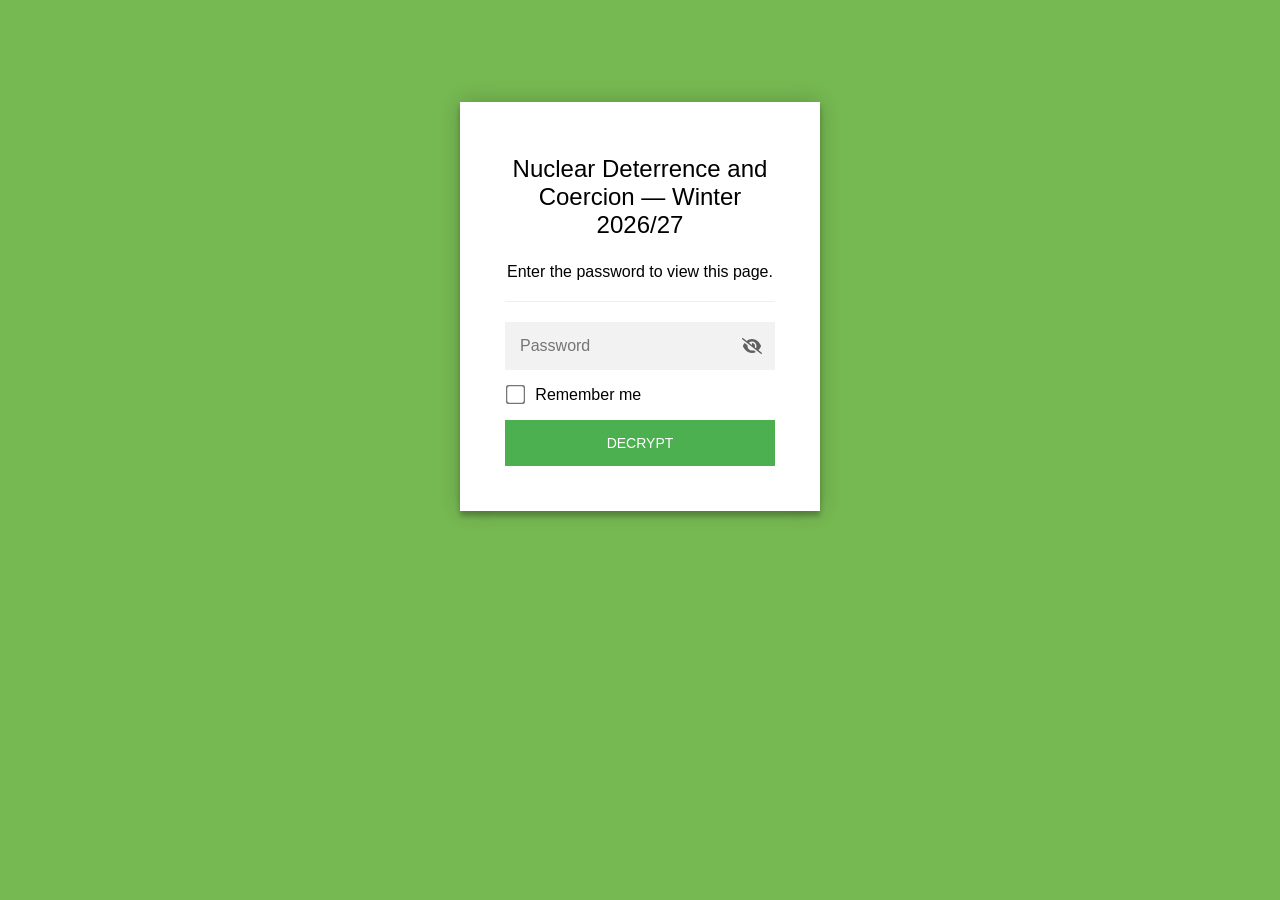
==== commit 302b415e: "Add class schedule, next-class countdown, and StatiCrypt password protection Lessons mapped to Elect" ====
--- a/index.html
+++ b/index.html
@@ -1,1619 +1,892 @@
 <!DOCTYPE html>
-<html lang="en">
-<head>
-<meta charset="UTF-8">
-<meta name="viewport" content="width=device-width, initial-scale=1.0">
-<meta name="color-scheme" content="light dark">
-<meta name="format-detection" content="telephone=no">
-<title>Nuclear Deterrence and Coercion — Winter 2026/27</title>
-<link rel="preconnect" href="https://fonts.googleapis.com">
-<link rel="preconnect" href="https://fonts.gstatic.com" crossorigin>
-<link href="https://fonts.googleapis.com/css2?family=Source+Serif+4:ital,opsz,wght@0,8..60,400;0,8..60,600;1,8..60,400;1,8..60,500&family=Inter:wght@400;500;600;700&display=swap" rel="stylesheet">
-<style>
-  :root {
-    --navy: #0b2545;
-    --navy-deep: #071a33;
-    --navy-text: var(--navy);
-    --gold: #c9a227;
-    --gold-light: #e4c766;
-    --bg: #f5f6f8;
-    --card-bg: #ffffff;
-    --text: #1c2530;
-    --muted: #6b7688;
-    --border: #e2e5ea;
-    --link: #1a56b8;
-    --supp: #8a6d00;
-    --serif: 'Source Serif 4', Georgia, 'Times New Roman', serif;
-    --sans: 'Inter', 'Segoe UI', -apple-system, BlinkMacSystemFont, 'Helvetica Neue', Arial, sans-serif;
-  }
-  @media (prefers-color-scheme: dark) {
-    :root:not([data-theme="light"]) { 
-    --bg: #10151f;
-    --card-bg: #1a2233;
-    --text: #e5e9f2;
-    --muted: #94a2ba;
-    --border: #2c3650;
-    --link: #7cb0ff;
-    --supp: #e8c368;
-    --navy-text: #8fb4e8;
- }
-    :root:not([data-theme="light"]) { 
-    #searchBox, .toolbar-btn, .seminar-notes-panel, .cal-item { background: var(--card-bg); }
-    .epigraph p { color: #9aa8c4; }
-    .moderator-update-box, .course-update-panel { background: #2a2010; border-color: #6b4a1a; }
-    .moderator-update-box h4, .course-update-panel summary, .mu-date { color: #f0b96a; }
-    .seminar-note-box { background: #241f0c; border-color: #5a4a1a; }
-    .card-block-label { color: var(--muted); }
-    .research-countdown { background: #3a1512; border-color: #7a3129; color: #f3a99c; }
-    .research-date-item.is-next .research-date-when,
-    .research-date-item.is-next .research-date-nlt { color: #f3a99c; }
-    .event-callout { background: #2a2410; border-color: #6b5a1a; }
-    .event-callout h4 { color: #e8c368; }
-    .hero-session-row.is-live .hero-state { color: #f3a99c; }
-    .hero-live-dot { background: #f3a99c; }
-    .next-up-bar { background: #0a1830; }
-    .team-japan-card { background: #241014; border-left-color: #e0475f; }
-    .team-japan-sunburst { color: #e0475f; }
-    .team-japan-chip { background: #3a161c; color: #f5b4bd; border-color: #6b2530; }
- }
-  }
-  :root[data-theme="dark"] { 
-    --bg: #10151f;
-    --card-bg: #1a2233;
-    --text: #e5e9f2;
-    --muted: #94a2ba;
-    --border: #2c3650;
-    --link: #7cb0ff;
-    --supp: #e8c368;
-    --navy-text: #8fb4e8;
- }
-  :root[data-theme="dark"] { 
-    #searchBox, .toolbar-btn, .seminar-notes-panel, .cal-item { background: var(--card-bg); }
-    .epigraph p { color: #9aa8c4; }
-    .moderator-update-box, .course-update-panel { background: #2a2010; border-color: #6b4a1a; }
-    .moderator-update-box h4, .course-update-panel summary, .mu-date { color: #f0b96a; }
-    .seminar-note-box { background: #241f0c; border-color: #5a4a1a; }
-    .card-block-label { color: var(--muted); }
-    .research-countdown { background: #3a1512; border-color: #7a3129; color: #f3a99c; }
-    .research-date-item.is-next .research-date-when,
-    .research-date-item.is-next .research-date-nlt { color: #f3a99c; }
-    .event-callout { background: #2a2410; border-color: #6b5a1a; }
-    .event-callout h4 { color: #e8c368; }
-    .hero-session-row.is-live .hero-state { color: #f3a99c; }
-    .hero-live-dot { background: #f3a99c; }
-    .next-up-bar { background: #0a1830; }
-    .team-japan-card { background: #241014; border-left-color: #e0475f; }
-    .team-japan-sunburst { color: #e0475f; }
-    .team-japan-chip { background: #3a161c; color: #f5b4bd; border-color: #6b2530; }
- }
-
-  * { box-sizing: border-box; }
-  html { overflow-x: hidden; }
-  body {
-    margin: 0;
-    font-family: var(--sans);
-    background: var(--bg);
-    color: var(--text);
-    line-height: 1.55;
-    overflow-wrap: break-word;
-    word-break: break-word;
-    transition: background 0.2s, color 0.2s;
-  }
-  .sidebar-header {
-    background: linear-gradient(135deg, var(--navy) 0%, var(--navy-deep) 100%);
-    color: #fff;
-    border-radius: 14px;
-    padding: 18px;
-    margin-bottom: 20px;
-    position: relative;
-    overflow: hidden;
-  }
-  .sidebar-header::after {
-    content: "";
-    position: absolute;
-    bottom: 0; left: 0; right: 0;
-    height: 3px;
-    background: linear-gradient(90deg, var(--gold), var(--gold-light), var(--gold));
-  }
-  .sidebar-title {
-    margin: 0 0 14px;
-    font-family: var(--serif);
-    font-weight: 600;
-    font-size: 1.22rem;
-    line-height: 1.3;
-    letter-spacing: 0.2px;
-    padding-right: 24px;
-  }
-  .sidebar-controls {
-    display: flex;
-    align-items: center;
-    gap: 8px;
-  }
-  .sidebar-controls .today-btn {
-    flex: 1;
-    justify-content: center;
-    padding: 9px 14px;
-    font-size: 0.82rem;
-    white-space: nowrap;
-  }
-  .sidebar-controls .theme-toggle-btn {
-    width: 38px;
-    height: 38px;
-    flex-shrink: 0;
-  }
-  .drawer-close-btn {
-    display: none;
-    position: absolute;
-    top: 14px;
-    right: 14px;
-    width: 28px;
-    height: 28px;
-    align-items: center;
-    justify-content: center;
-    border-radius: 999px;
-    border: 1.5px solid rgba(255,255,255,0.35);
-    background: rgba(255,255,255,0.08);
-    color: #fff;
-    cursor: pointer;
-    flex-shrink: 0;
-  }
-  .drawer-close-btn svg { width: 14px; height: 14px; }
-  .drawer-close-btn:hover { background: rgba(255,255,255,0.18); }
-  .flag-icon { flex-shrink: 0; border-radius: 2px; display: inline-block; }
-  .flag-icon-inline { vertical-align: -2px; }
-  .today-btn {
-    display: inline-flex;
-    align-items: center;
-    gap: 8px;
-    min-height: 44px;
-    font-family: var(--sans);
-    font-size: 0.88rem;
-    font-weight: 700;
-    color: var(--navy-deep);
-    background: var(--gold);
-    border: 1.5px solid var(--gold);
-    padding: 10px 22px;
-    border-radius: 999px;
-    cursor: pointer;
-    transition: background 0.15s, transform 0.15s;
-  }
-  .today-btn:hover { background: var(--gold-light); border-color: var(--gold-light); }
-  .today-btn:active { transform: scale(0.97); }
-  .theme-toggle-btn {
-    display: inline-flex;
-    align-items: center;
-    justify-content: center;
-    width: 44px;
-    height: 44px;
-    border-radius: 999px;
-    border: 1.5px solid rgba(255,255,255,0.35);
-    background: rgba(255,255,255,0.08);
-    color: #fff;
-    cursor: pointer;
-    transition: background 0.15s, border-color 0.15s;
-    flex-shrink: 0;
-  }
-  .theme-toggle-btn:hover { background: rgba(255,255,255,0.18); border-color: var(--gold-light); }
-  .theme-toggle-btn svg { width: 20px; height: 20px; }
-  .icon-moon { display: none; }
-  :root[data-theme="dark"] .icon-sun { display: none; }
-  :root[data-theme="dark"] .icon-moon { display: block; }
-  .page-layout {
-    max-width: 1400px;
-    margin: 0 auto;
-    padding: 28px 20px 100px;
-  }
-  .sidebar { min-width: 0; }
-  .main-col { min-width: 0; }
-
-  @media (min-width: 1100px) {
-    .page-layout {
-      display: grid;
-      grid-template-columns: 260px minmax(0, 1fr);
-      gap: 40px;
-      align-items: start;
-      padding: 36px 40px 100px;
-    }
-    .sidebar {
-      position: sticky;
-      top: 24px;
-      max-height: calc(100vh - 48px);
-      overflow-y: auto;
-      padding-bottom: 8px;
-    }
-    .sidebar .toolbar {
-      position: static;
-      flex-direction: column;
-      align-items: stretch;
-      border-bottom: none;
-      padding: 0 0 18px;
-      margin-bottom: 2px;
-    }
-    .sidebar .toolbar-btn { width: 100%; }
-    .card-body {
-      display: grid;
-      grid-template-columns: 1fr 1fr;
-      gap: 2px 40px;
-    }
-    .card-body > .card-block-label,
-    .card-body > .epigraph,
-    .card-body > .moderator-update-box,
-    .card-body > .seminar-note-box {
-      grid-column: 1 / -1;
-    }
-  }
-
-  @media (min-width: 1500px) {
-    .page-layout { max-width: 1600px; }
-  }
-
-  .toolbar {
-    position: sticky;
-    top: 0;
-    z-index: 10;
-    background: var(--bg);
-    padding: 16px 0;
-    display: flex;
-    gap: 10px;
-    align-items: center;
-    border-bottom: 1px solid var(--border);
-    margin-bottom: 10px;
-  }
-  .search-box-wrap {
-    position: relative;
-    flex: 1;
-    display: flex;
-  }
-  #searchBox {
-    flex: 1;
-    width: 100%;
-    min-height: 44px;
-    padding: 11px 40px 11px 16px;
-    border-radius: 999px;
-    border: 1.5px solid var(--border);
-    font-size: 0.95rem;
-    outline: none;
-    transition: border-color 0.15s, box-shadow 0.15s;
-    background: var(--card-bg);
-    color: var(--text);
-    font-family: var(--sans);
-  }
-  #searchBox:focus {
-    border-color: var(--navy-text);
-    box-shadow: 0 0 0 3px rgba(11,37,69,0.1);
-  }
-  .search-clear-btn {
-    display: none;
-    position: absolute;
-    right: 6px;
-    top: 50%;
-    transform: translateY(-50%);
-    width: 26px;
-    height: 26px;
-    align-items: center;
-    justify-content: center;
-    border: none;
-    border-radius: 50%;
-    background: transparent;
-    color: var(--muted);
-    font-size: 1.2rem;
-    line-height: 1;
-    cursor: pointer;
-    padding: 0;
-  }
-  .search-clear-btn:hover {
-    background: var(--border);
-    color: var(--text);
-  }
-  .toolbar-btn {
-    min-height: 44px;
-    padding: 10px 16px;
-    border-radius: 999px;
-    border: 1.5px solid var(--border);
-    background: var(--card-bg);
-    color: var(--navy-text);
-    font-size: 0.85rem;
-    font-weight: 600;
-    cursor: pointer;
-    white-space: nowrap;
-    transition: background 0.15s, border-color 0.15s, color 0.15s;
-  }
-  .toolbar-btn:hover {
-    background: var(--navy);
-    color: #fff;
-    border-color: var(--navy);
-  }
-  .alert {
-    background: #fdf1e7;
-    border: 1px solid #f0c48a;
-    color: #8a4b00;
-    padding: 12px 18px;
-    border-radius: 10px;
-    margin: 14px 0 20px;
-    font-size: 0.92rem;
-  }
-  .session-card {
-    background: var(--card-bg);
-    border: 1px solid var(--border);
-    border-radius: 12px;
-    margin-bottom: 0;
-    overflow: hidden;
-    box-shadow: 0 1px 2px rgba(16,24,40,0.04);
-    transition: box-shadow 0.15s;
-  }
-  .session-card:hover { box-shadow: 0 4px 14px rgba(16,24,40,0.08); }
-  .session-card[open] { box-shadow: 0 4px 18px rgba(16,24,40,0.1); }
-  .session-card summary {
-    list-style: none;
-    cursor: pointer;
-    padding: 14px 18px;
-    min-height: 44px;
-    display: flex;
-    align-items: center;
-    gap: 12px;
-    user-select: none;
-  }
-  .session-card summary::-webkit-details-marker { display: none; }
-  .session-card summary::before {
-    content: "›";
-    font-size: 1.3rem;
-    color: var(--gold);
-    font-weight: 700;
-    transform: rotate(0deg);
-    transition: transform 0.18s;
-    width: 14px;
-    flex-shrink: 0;
-  }
-  .session-card[open] summary::before { transform: rotate(90deg); }
-  .session-card summary .code {
-    font-weight: 700;
-    color: var(--navy-text);
-    font-size: 0.9rem;
-    flex-shrink: 0;
-    min-width: 60px;
-    font-family: var(--serif);
-  }
-  .session-card summary .title-wrap {
-    flex: 1;
-    display: flex;
-    flex-direction: column;
-    gap: 2px;
-    min-width: 0;
-  }
-  .session-card summary .title {
-    font-size: 0.95rem;
-    color: var(--text);
-  }
-  .card-meta-line {
-    font-size: 0.72rem;
-    color: var(--muted);
-    font-weight: 500;
-  }
-  .card-block-label {
-    font-size: 0.68rem;
-    font-weight: 700;
-    text-transform: uppercase;
-    letter-spacing: 0.5px;
-    color: var(--muted);
-    margin-bottom: 12px;
-  }
-  .carryover-note { color: var(--muted); font-style: italic; margin: 0; }
-  .badges { display: flex; gap: 6px; flex-shrink: 0; flex-wrap: wrap; justify-content: flex-end; }
-  .badge {
-    font-size: 0.7rem;
-    font-weight: 600;
-    color: #fff;
-    background: var(--navy);
-    padding: 3px 9px;
-    border-radius: 999px;
-    white-space: nowrap;
-  }
-  .badge-type { background: #5c6f8a; }
-  .badge-homework { background: #6a3fa0; }
-  .missing-badge { background: #c0392b; }
-  .card-body {
-    padding: 6px 22px 20px 22px;
-    border-top: 1px solid var(--border);
-    padding-top: 16px;
-  }
-
-  /* --- epigraph, subtle --- */
-  .epigraph {
-    margin: 0 0 18px;
-    padding: 4px 0 4px 14px;
-    border-left: 2px solid var(--gold);
-    background: transparent;
-  }
-  .epigraph p {
-    margin: 0;
-    font-family: var(--serif);
-    font-style: italic;
-    font-size: 0.87rem;
-    color: #566078;
-    line-height: 1.5;
-  }
-  .epigraph footer {
-    margin-top: 4px;
-    font-size: 0.74rem;
-    color: var(--muted);
-    font-style: normal;
-    letter-spacing: 0.1px;
-  }
-
-  /* --- subsections --- */
-  .subsection { margin-bottom: 18px; }
-  .subsection:last-child { margin-bottom: 0; }
-  .subsection h4 {
-    display: flex;
-    align-items: center;
-    gap: 7px;
-    margin: 0 0 8px;
-    font-size: 0.72rem;
-    font-weight: 700;
-    text-transform: uppercase;
-    letter-spacing: 0.8px;
-    color: var(--navy-text);
-  }
-  .sec-icon {
-    display: inline-flex;
-    width: 15px; height: 15px;
-    color: var(--gold);
-    flex-shrink: 0;
-  }
-  .sec-icon svg { width: 100%; height: 100%; }
-  .subsection p {
-    margin: 0 0 8px;
-    font-size: 0.9rem;
-    color: var(--text);
-    line-height: 1.6;
-  }
-  .subsection p:last-child { margin-bottom: 0; }
-
-  ul.plain-list {
-    margin: 0 0 8px;
-    padding-left: 20px;
-    font-size: 0.9rem;
-    line-height: 1.55;
-  }
-  ol.plain-list { margin: 0 0 8px; padding-left: 24px; font-size: 0.9rem; line-height: 1.55; }
-  ol.plain-list li { margin-bottom: 5px; }
-  ol.q-list li::marker { color: #9aa5b8; font-weight: 600; }
-  ul.plain-list:last-child { margin-bottom: 0; }
-  ul.plain-list li { margin-bottom: 5px; }
-  ul.plain-list li::marker { color: var(--gold); }
-  ul.obj-list li::marker { color: var(--gold); }
-  ul.sub-list { margin: 6px 0 10px; }
-  ul.q-list li::marker { color: #9aa5b8; }
-
-  .q-group-label {
-    font-size: 0.78rem;
-    font-weight: 700;
-    color: #45516a;
-    margin: 10px 0 4px;
-    padding-top: 6px;
-    border-top: 1px dashed var(--border);
-  }
-  .q-group-label:first-child { border-top: none; padding-top: 0; margin-top: 0; }
-
-  /* --- reading citations + read-state checkboxes --- */
-  ul.cite-list { list-style: none; margin: 0; padding: 0; }
-  li.cite {
-    font-size: 0.9rem;
-    line-height: 1.55;
-    border-bottom: 1px dashed var(--border);
-  }
-  li.cite.cite-deleted .cite-text a, li.cite.cite-deleted .cite-text .plain { text-decoration: line-through; opacity: 0.65; }
-  li.cite:last-child { border-bottom: none; }
-  li.cite.cite-req {
-    display: flex;
-    align-items: center;
-    gap: 2px;
-    padding: 3px 0;
-  }
-  li.cite.supp {
-    position: relative;
-    padding: 7px 0 7px 20px;
-  }
-  li.cite.supp::before {
-    content: "•";
-    position: absolute;
-    left: 2px;
-    color: #c9b45e;
-    font-weight: 700;
-  }
-  .read-toggle {
-    width: 40px;
-    height: 40px;
-    display: inline-flex;
-    align-items: center;
-    justify-content: center;
-    flex-shrink: 0;
-    cursor: pointer;
-  }
-  .read-checkbox {
-    width: 18px;
-    height: 18px;
-    accent-color: var(--gold);
-    cursor: pointer;
-  }
-  .cite-text { flex: 1; min-width: 0; }
-  li.cite.is-read .cite-text { color: var(--muted); }
-  li.cite.is-read .cite-text a { color: var(--muted); text-decoration-color: var(--muted); }
-  li.cite.is-read .cite-text,
-  li.cite.is-read .cite-text .plain,
-  li.cite.is-read .cite-text a { text-decoration: line-through; }
-  li.cite a {
-    color: var(--link);
-    text-decoration: none;
-    border-bottom: 1px solid rgba(26,86,184,0.3);
-  }
-  li.cite a:hover { border-bottom-color: var(--link); background: rgba(26,86,184,0.06); }
-  li.cite .plain { color: var(--text); }
-  .muted-note { color: var(--muted); font-style: italic; font-size: 0.88rem; margin: 0; }
-  .supp-label {
-    font-size: 0.72rem;
-    font-weight: 700;
-    text-transform: uppercase;
-    letter-spacing: 0.6px;
-    color: var(--supp);
-    margin-bottom: 8px;
-  }
-  .supp-label .opt { font-weight: 400; text-transform: none; color: var(--muted); font-style: italic; }
-  .missing-note { color: #c0392b; font-style: italic; font-size: 0.9rem; margin: 0; }
-
-  .no-results {
-    display: none;
-    text-align: center;
-    color: var(--muted);
-    padding: 40px 0;
-    font-style: italic;
-  }
-  .search-status {
-    display: none;
-    color: var(--muted);
-    font-size: 0.85rem;
-    margin: -4px 0 12px 2px;
-  }
-  mark.search-hl {
-    background: #ffe066;
-    color: #1a1a1a;
-    border-radius: 2px;
-    padding: 0 1px;
-  }
-  .back-to-top {
-    position: fixed;
-    bottom: 80px;
-    right: 24px;
-    background: var(--navy);
-    color: #fff;
-    border: none;
-    border-radius: 999px;
-    width: 44px;
-    height: 44px;
-    font-size: 1.1rem;
-    cursor: pointer;
-    box-shadow: 0 4px 14px rgba(11,37,69,0.35);
-    display: none;
-    align-items: center;
-    justify-content: center;
-    transition: opacity 0.15s;
-    z-index: 40;
-  }
-  .back-to-top.show { display: flex; }
-  .back-to-top:hover { background: var(--navy-deep); }
-
-  .next-up-bar {
-    display: none;
-    position: fixed;
-    left: 0;
-    right: 0;
-    bottom: 0;
-    z-index: 44;
-    background: var(--navy);
-    color: #fff;
-    padding: 10px 16px;
-    align-items: center;
-    justify-content: space-between;
-    gap: 12px;
-    font-family: var(--sans);
-    font-size: 0.84rem;
-    box-shadow: 0 -2px 12px rgba(16,24,40,0.18);
-  }
-  .next-up-bar.show { display: flex; }
-  .next-up-text { overflow: hidden; text-overflow: ellipsis; white-space: nowrap; }
-  .next-up-jump {
-    background: var(--gold);
-    color: var(--navy-deep);
-    border: none;
-    border-radius: 999px;
-    padding: 6px 14px;
-    font-weight: 700;
-    font-size: 0.8rem;
-    cursor: pointer;
-    white-space: nowrap;
-    flex-shrink: 0;
-  }
-
-  footer.page-footer {
-    text-align: center;
-    color: var(--muted);
-    font-size: 0.8rem;
-    padding: 30px 20px 50px;
-  }
-
-  @media print {
-    .toolbar, .back-to-top, .bottom-nav, .theme-toggle-btn, .sidebar, .drawer-backdrop, .hero-today, .next-up-bar { display: none !important; }
-    .page-layout { display: block !important; max-width: none; }
-    .session-card { break-inside: avoid; box-shadow: none; }
-    .card-body { display: block !important; }
-  }
-
-  /* --- key dates / off-sites / seminar notes --- */
-  .cal-intro { margin: 4px 0 18px; }
-  .cal-intro p {
-    margin: 0;
-    color: var(--muted);
-    font-size: 0.92rem;
-    font-style: italic;
-    font-family: var(--serif);
-  }
-
-  .seminar-notes-panel {
-    background: var(--card-bg);
-    border: 1px solid var(--border);
-    border-radius: 12px;
-    margin: 4px 0 20px;
-    overflow: hidden;
-  }
-  .seminar-notes-panel summary {
-    cursor: pointer;
-    padding: 13px 18px;
-    min-height: 44px;
-    display: flex;
-    align-items: center;
-    font-weight: 700;
-    font-size: 0.88rem;
-    color: var(--navy-text);
-    list-style: none;
-  }
-  .seminar-notes-panel summary::-webkit-details-marker { display: none; }
-  .seminar-notes-panel summary::before { content: "\25B8"; color: var(--gold); margin-right: 8px; }
-  .seminar-notes-panel[open] summary::before { content: "\25BE"; }
-  .sn-body { padding: 4px 20px 20px; border-top: 1px solid var(--border); }
-  .mod-grid {
-    display: grid;
-    grid-template-columns: repeat(auto-fit, minmax(200px, 1fr));
-    gap: 12px;
-    margin: 14px 0 16px;
-  }
-  .mod-card {
-    background: var(--bg);
-    border: 1px solid var(--border);
-    border-radius: 10px;
-    padding: 12px 14px;
-  }
-  .mod-name { font-weight: 700; font-size: 0.88rem; color: var(--navy-text); font-family: var(--serif); }
-  .mod-role { font-size: 0.74rem; color: var(--muted); margin: 2px 0 6px; }
-  .mod-contact { font-size: 0.78rem; color: var(--text); line-height: 1.5; }
-  .mod-contact a { color: var(--link); text-decoration: none; }
-  .sn-notes-list { margin-top: 4px; }
-  .sn-notes-list li { font-size: 0.86rem; margin-bottom: 8px; }
-
-
-  /* --- research paper dates panel --- */
-  .research-panel {
-    margin: 2px 0 22px;
-    padding-bottom: 16px;
-    border-bottom: 1px solid var(--border);
-  }
-  .research-panel-title {
-    font-size: 0.72rem;
-    font-weight: 700;
-    text-transform: uppercase;
-    letter-spacing: 0.4px;
-    color: var(--muted);
-    margin-bottom: 10px;
-  }
-  .hero-today {
-    background: var(--card-bg);
-    border-bottom: 1px solid var(--border);
-    padding: 8px clamp(16px, 4vw, 32px);
-  }
-  .hero-today-inner { max-width: 1400px; margin: 0 auto; display: flex; align-items: center; gap: 12px; flex-wrap: wrap; }
-  .hero-today-label {
-    font-size: 0.72rem;
-    font-weight: 800;
-    text-transform: uppercase;
-    letter-spacing: 0.5px;
-    color: var(--gold);
-    flex-shrink: 0;
-  }
-  .hero-today-sessions { display: flex; flex-wrap: wrap; gap: 10px; flex: 1; min-width: 0; }
-  .hero-session-row {
-    display: flex;
-    align-items: center;
-    gap: 10px;
-    background: var(--bg);
-    border: 1px solid var(--border);
-    border-radius: 8px;
-    padding: 4px 12px;
-    font-family: var(--sans);
-    cursor: pointer;
-    text-align: left;
-    min-width: 0;
-    max-width: 100%;
-  }
-  .hero-session-code { font-weight: 700; color: var(--navy-text); flex-shrink: 0; }
-  .hero-session-title { color: var(--text); font-size: 0.88rem; overflow: hidden; text-overflow: ellipsis; white-space: nowrap; min-width: 0; }
-  .hero-state { font-size: 0.76rem; font-weight: 700; color: var(--muted); margin-left: auto; white-space: nowrap; }
-  .hero-session-row.is-live .hero-state { color: #a23225; }
-  .hero-live-dot {
-    display: inline-block;
-    width: 7px;
-    height: 7px;
-    border-radius: 50%;
-    background: #a23225;
-    margin-right: 4px;
-    animation: heroLivePulse 1.4s ease-in-out infinite;
-  }
-  @keyframes heroLivePulse { 0%, 100% { opacity: 1; } 50% { opacity: 0.35; } }
-  .hero-session-row.is-done { opacity: 0.6; }
-
-  .research-countdown {
-    background: #fdecea;
-    border: 1px solid #f3b4ac;
-    color: #a23225;
-    border-radius: 10px;
-    padding: 10px 12px;
-    margin-bottom: 14px;
-    line-height: 1.4;
-    font-size: 0.72rem;
-  }
-  .research-countdown .rc-label {
-    display: block;
-    font-weight: 800;
-    text-transform: uppercase;
-    letter-spacing: 0.4px;
-    opacity: 0.85;
-    margin-bottom: 2px;
-  }
-  .research-countdown .rc-time { font-weight: 700; }
-  .research-countdown .rc-desc { font-weight: 500; }
-  .research-date-list {
-    list-style: none;
-    margin: 0;
-    padding: 0;
-    display: flex;
-    flex-direction: column;
-    gap: 10px;
-  }
-  .research-date-item[hidden] { display: none; }
-  .research-date-item { font-size: 0.78rem; line-height: 1.4; }
-  .research-date-when {
-    font-weight: 700;
-    color: var(--navy-text);
-    font-family: var(--serif);
-  }
-  .research-date-nlt {
-    font-weight: 600;
-    color: var(--muted);
-    font-family: var(--sans);
-    font-size: 0.68rem;
-    text-transform: uppercase;
-    letter-spacing: 0.2px;
-  }
-  .research-date-desc { color: var(--text); }
-  .research-date-item.is-next .research-date-when { color: #a23225; }
-  .research-date-item.is-next .research-date-nlt { color: #a23225; }
-  .research-date-empty { font-size: 0.78rem; color: var(--muted); font-style: italic; margin: 0; }
-
-  /* --- homework / exercise / event tags --- */
-  .hw-ribbon {
-    display: inline-flex;
-    align-items: center;
-    font-size: 0.62rem;
-    font-weight: 800;
-    letter-spacing: 0.5px;
-    text-transform: uppercase;
-    color: #fff;
-    background: #6a3fa0;
-    padding: 3px 9px;
-    border-radius: 999px;
-    margin: 0 0 8px 6px;
-  }
-  .tag-pill {
-    display: inline-flex;
-    align-items: center;
-    font-size: 0.68rem;
-    font-weight: 700;
-    color: #fff;
-    padding: 2px 8px;
-    border-radius: 999px;
-    text-transform: uppercase;
-    letter-spacing: 0.3px;
-    margin-right: 6px;
-    flex-shrink: 0;
-    vertical-align: 2px;
-  }
-  .tag-homework { background: #6a3fa0; }
-  .tag-event { background: var(--gold); color: var(--navy-deep); }
-  .tag-exercise { background: #1f7a5c; }
-  .event-callout {
-    background: #fdf8ec;
-    border: 1.5px solid var(--gold-light);
-    border-radius: 10px;
-    padding: 14px 16px;
-  }
-  .event-callout h4 { color: #8a6d00; margin: 0 0 8px; }
-  .event-callout .sec-icon { color: var(--gold); }
-  .event-callout p { margin: 6px 0; }
-
-  /* --- agenda --- */
-  .cal-month-header {
-    font-family: var(--serif);
-    font-size: 1.15rem;
-    font-weight: 600;
-    color: var(--navy-text);
-    margin: 34px 0 14px;
-    padding-bottom: 8px;
-    border-bottom: 2px solid var(--gold);
-    scroll-margin-top: 76px;
-  }
-  .cal-month-header:first-of-type { margin-top: 6px; }
-  .cal-day {
-    display: flex;
-    gap: 16px;
-    padding: 14px 0;
-    border-bottom: 1px dashed var(--border);
-    scroll-margin-top: 76px;
-    border-radius: 6px;
-  }
-  .cal-day.flash { animation: flashbg 1.6s ease; }
-  @keyframes flashbg {
-    0% { background: rgba(201,162,39,0.28); }
-    100% { background: transparent; }
-  }
-  .cal-day-date {
-    flex-shrink: 0;
-    width: 84px;
-    display: flex;
-    flex-direction: column;
-    align-items: flex-start;
-    padding-top: 2px;
-  }
-  .cal-dow { font-size: 0.7rem; font-weight: 700; color: var(--muted); text-transform: uppercase; letter-spacing: 0.5px; }
-  .cal-dnum { font-size: 0.98rem; font-weight: 700; color: var(--navy-text); font-family: var(--serif); }
-  .cal-day-items { flex: 1; display: flex; flex-direction: column; gap: 8px; min-width: 0; }
-  .cal-item {
-    display: flex;
-    align-items: baseline;
-    flex-wrap: wrap;
-    gap: 8px;
-    font-family: var(--sans);
-    font-size: 0.86rem;
-    padding: 8px 12px;
-    border-radius: 8px;
-    border-left: 3px solid var(--border);
-    background: var(--card-bg);
-    text-align: left;
-    width: 100%;
-  }
-  button.cal-item {
-    cursor: pointer;
-    min-height: 44px;
-    border-top: 1px solid var(--border);
-    border-right: 1px solid var(--border);
-    border-bottom: 1px solid var(--border);
-    transition: box-shadow 0.15s, border-color 0.15s;
-    font: inherit;
-    color: inherit;
-  }
-  button.cal-item:hover { box-shadow: 0 2px 10px rgba(16,24,40,0.1); }
-  .cal-item-continuation { border-left-style: dashed; opacity: 0.92; }
-  .cal-item-time { font-size: 0.74rem; font-weight: 700; color: var(--muted); flex-shrink: 0; min-width: 46px; }
-  .cal-item-main { color: var(--text); line-height: 1.4; }
-  .cal-item-code { font-weight: 700; color: var(--navy-text); font-family: var(--serif); }
-  .cal-item-format { color: var(--muted); font-size: 0.82rem; }
-  .cal-guest, .cal-sn-flag, .cal-tag {
-    font-size: 0.68rem;
-    font-weight: 700;
-    padding: 2px 8px;
-    border-radius: 999px;
-    text-transform: uppercase;
-    letter-spacing: 0.3px;
-    flex-shrink: 0;
-  }
-  .cal-guest { background: #eef2fb; color: #2a4a9e; }
-  .cal-sn-flag { background: #fdf1e7; color: #8a4b00; }
-  .cal-tag { color: #fff; }
-
-  .cal-item-session { border-left-color: var(--navy-text); }
-  .cal-item-admin { border-left-color: #b7bfcc; color: var(--muted); }
-  .cal-item-admin .cal-item-main { color: var(--muted); font-style: italic; }
-  .cal-item-offsite { border-left-color: #0b7d6b; }
-  .cal-item-offsite .cal-tag { background: #0b7d6b; }
-  .cal-item-deadline { border-left-color: #c0392b; }
-  .cal-item-deadline .cal-tag { background: #c0392b; }
-  .cal-item-homework { border-left-color: #6a3fa0; }
-  .cal-item-homework .cal-tag { background: #6a3fa0; }
-  .cal-item-resource { border-left-color: #4a5568; }
-  .cal-item-resource .cal-tag { background: #4a5568; }
-  .cal-item-resource.cal-offsite-card summary::after { color: #4a5568; }
-  .past-exam-year:not(:first-child) { margin-top: 14px; }
-  .cal-item-social { border-left-color: var(--gold); }
-  .cal-item-social .cal-tag { background: var(--gold); color: var(--navy-deep); }
-  .cal-item-note { border-left-color: #7a8aa8; }
-  .cal-item-note .cal-item-main { font-style: italic; color: var(--muted); }
-  .cal-item-note .cal-tag { background: #7a8aa8; }
-  .cal-offsite-card { padding: 0; display: block; }
-  .cal-offsite-card summary {
-    display: flex;
-    align-items: baseline;
-    flex-wrap: wrap;
-    gap: 8px;
-    padding: 8px 12px;
-    list-style: none;
-    cursor: pointer;
-    user-select: none;
-  }
-  .cal-offsite-card summary::-webkit-details-marker { display: none; }
-  .cal-offsite-card summary::after {
-    content: "›";
-    font-size: 1.1rem;
-    color: #0b7d6b;
-    font-weight: 700;
-    margin-left: auto;
-    transform: rotate(90deg);
-    transition: transform 0.18s;
-  }
-  .cal-offsite-card[open] summary::after { transform: rotate(-90deg); }
-  .cal-offsite-card .offsite-body { padding: 0 12px 10px 12px; }
-  .cal-offsite-card .offsite-body ul.plain-list { margin: 0; }
-
-  /* --- session card embedded in agenda --- */
-  .cal-session-card { border-left: 3px solid var(--navy-text); }
-
-  .team-japan-card { position: relative; border-left: 3px solid #bc002d; background: #fdfaf5; }
-  .team-japan-sunburst-wrap {
-    position: absolute;
-    inset: 0;
-    overflow: hidden;
-    pointer-events: none;
-    z-index: 0;
-  }
-  .team-japan-sunburst { display: block; width: 100%; height: 100%; color: #bc002d; }
-  .team-japan-sunburst path { fill: currentColor; }
-  .team-japan-card > summary { position: relative; z-index: 1; }
-  .team-japan-card > .card-body { position: relative; z-index: 1; background: var(--card-bg); }
-  .team-japan-chip {
-    display: inline-flex;
-    align-items: center;
-    gap: 5px;
-    font-size: 0.7rem;
-    font-weight: 600;
-    color: #8a0021;
-    background: #fdf0f0;
-    border: 1px solid #f2c6c6;
-    padding: 2px 9px 2px 7px;
-    border-radius: 999px;
-    white-space: nowrap;
-  }
-
-  .seminar-note-box {
-    background: #fdf8ec;
-    border: 1px solid #ecd9a0;
-    border-radius: 10px;
-    padding: 12px 16px;
-  }
-  .seminar-note-box h4 { color: #8a6d00; }
-  .seminar-note-box .sec-icon { color: #c9a227; }
-  .sn-q-heading { font-size: 0.82rem; font-weight: 700; color: var(--text); margin: 8px 0 4px; }
-
-  .session-card.flash { animation: flashcard 1.6s ease; }
-  @keyframes flashcard {
-    0% { box-shadow: 0 0 0 3px rgba(201,162,39,0.55); }
-    100% { box-shadow: 0 1px 2px rgba(16,24,40,0.04); }
-  }
-
-  /* --- NEW moderator-update content (12 Aug 2026 guidance) --- */
-  .badge-new { background: #e8590c; }
-  .moderator-update-box {
-    background: #fff4e9;
-    border: 1.5px solid #f3a35c;
-    border-radius: 10px;
-    padding: 14px 16px;
-  }
-  .moderator-update-box h4 { color: #b3480a; }
-  .moderator-update-box .sec-icon { color: #e8590c; }
-  .mu-ribbon {
-    display: inline-flex;
-    align-items: center;
-    font-size: 0.62rem;
-    font-weight: 800;
-    letter-spacing: 0.5px;
-    text-transform: uppercase;
-    color: #fff;
-    background: #e8590c;
-    padding: 3px 9px;
-    border-radius: 999px;
-    margin-bottom: 8px;
-  }
-  .mu-date {
-    font-weight: 600;
-    color: #b3480a;
-    font-size: 0.7rem;
-    text-transform: none;
-    letter-spacing: 0;
-    margin-left: 4px;
-  }
-  .mu-subhead {
-    font-weight: 700;
-    font-size: 0.82rem;
-    color: var(--text);
-    margin: 12px 0 4px;
-    padding-top: 8px;
-    border-top: 1px dashed #f0c48a;
-  }
-  .mu-subhead:first-child { border-top: none; padding-top: 0; margin-top: 0; }
-  .moderator-update-box .plain-list li::marker { color: #e8590c; }
-  .moderator-update-box a { color: #b3480a; }
-
-  .course-update-panel {
-    background: #fff4e9;
-    border: 1.5px solid #f3a35c;
-    border-radius: 12px;
-    margin: 4px 0 20px;
-    overflow: hidden;
-  }
-  .course-update-panel summary {
-    cursor: pointer;
-    padding: 13px 18px;
-    min-height: 44px;
-    font-weight: 700;
-    font-size: 0.88rem;
-    color: #b3480a;
-    list-style: none;
-    display: flex;
-    align-items: center;
-    gap: 10px;
-    flex-wrap: wrap;
-  }
-  .course-update-panel summary::-webkit-details-marker { display: none; }
-  .course-update-panel summary::before { content: "\25B8"; color: #e8590c; }
-  .course-update-panel[open] summary::before { content: "\25BE"; }
-  .course-update-panel .sn-body { padding: 4px 20px 20px; border-top: 1px solid #f3a35c; }
-  .course-update-panel .mu-subhead { border-top-color: #f3a35c; }
-
-  .cal-updated-flag {
-    font-size: 0.65rem;
-    font-weight: 700;
-    text-transform: uppercase;
-    letter-spacing: 0.3px;
-    color: #b3480a;
-    background: #ffe4cc;
-    padding: 2px 8px;
-    border-radius: 999px;
-    flex-shrink: 0;
-  }
-  .cal-item-detail {
-    display: block;
-    font-size: 0.78rem;
-    color: var(--muted);
-    margin-top: 2px;
-  }
-
-  /* --- fixed bottom navigation (mobile only) --- */
-  .bottom-nav {
-    display: none;
-  }
-  .drawer-backdrop {
-    display: none;
-  }
-
-  /* ===================== RESPONSIVE / MOBILE ===================== */
-  /* sidebar becomes an off-canvas drawer below desktop width */
-  @media (max-width: 1099.98px) {
-    .sidebar {
-      position: fixed;
-      top: 0;
-      left: 0;
-      height: 100dvh;
-      width: min(86vw, 340px);
-      max-width: 340px;
-      background: var(--bg);
-      z-index: 60;
-      padding: 20px 16px 24px;
-      overflow-y: auto;
-      box-shadow: 2px 0 28px rgba(16,24,40,0.28);
-      transform: translateX(-100%);
-      transition: transform 0.25s ease;
-    }
-    .sidebar.open { transform: translateX(0); }
-    .drawer-close-btn { display: inline-flex; }
-    .drawer-backdrop {
-      display: block;
-      position: fixed;
-      inset: 0;
-      background: rgba(8,12,20,0.5);
-      z-index: 55;
-      opacity: 0;
-      pointer-events: none;
-      transition: opacity 0.2s ease;
-    }
-    .drawer-backdrop.open { opacity: 1; pointer-events: auto; }
-
-    /* bottom nav is the drawer trigger, so show it whenever the sidebar is off-canvas */
-    .bottom-nav {
-      display: flex;
-      position: fixed;
-      left: 0; right: 0; bottom: 0;
-      z-index: 45;
-      background: var(--card-bg);
-      border-top: 1px solid var(--border);
-      box-shadow: 0 -2px 12px rgba(16,24,40,0.12);
-      padding-bottom: env(safe-area-inset-bottom, 0);
-    }
-    .bottom-nav button {
-      flex: 1;
-      display: flex;
-      flex-direction: column;
-      align-items: center;
-      justify-content: center;
-      gap: 3px;
-      min-height: 58px;
-      background: none;
-      border: none;
-      color: var(--muted);
-      font-family: var(--sans);
-      font-size: 0.66rem;
-      font-weight: 700;
-      letter-spacing: 0.2px;
-      cursor: pointer;
-      padding: 6px 4px;
-    }
-    .bottom-nav button svg { width: 20px; height: 20px; }
-    .bottom-nav button:active { color: var(--navy-text); }
-    .bottom-nav button.active { color: var(--gold); }
-    .page-layout { padding-bottom: 110px; }
-    .next-up-bar { bottom: 58px; padding-bottom: calc(10px + env(safe-area-inset-bottom, 0)); }
-    .back-to-top { bottom: 116px; }
-  }
-
-  @media (max-width: 720px) {
-    .sidebar-title { font-size: 1.12rem; }
-
-    .page-layout { padding: 20px 14px 128px; }
-    .cal-intro p { font-size: 0.85rem; }
-
-    .seminar-notes-panel summary { padding: 12px 14px; font-size: 0.84rem; }
-    .course-update-panel summary { padding: 12px 14px; font-size: 0.84rem; }
-    .course-update-panel .sn-body { padding: 4px 14px 16px; }
-    .moderator-update-box { padding: 12px 14px; }
-    .sn-body { padding: 4px 14px 16px; }
-    .mod-grid { grid-template-columns: 1fr; gap: 10px; }
-
-    .toolbar { flex-wrap: wrap; padding: 12px 0; gap: 8px; }
-    .search-box-wrap { flex: 1 1 100%; }
-    #searchBox { padding: 10px 40px 10px 14px; font-size: 0.9rem; }
-    .toolbar-btn { flex: 1 1 auto; padding: 9px 12px; font-size: 0.8rem; }
-
-    .cal-month-header { font-size: 1rem; margin: 26px 0 10px; }
-    .cal-day { flex-direction: column; gap: 8px; padding: 12px 0; }
-    .cal-day-date {
-      flex-direction: row;
-      align-items: baseline;
-      gap: 6px;
-      width: auto;
-    }
-    .cal-day-items { gap: 6px; }
-
-    .session-card summary {
-      flex-wrap: wrap;
-      padding: 12px 14px;
-      gap: 6px 10px;
-    }
-    .session-card summary .code { min-width: 0; font-size: 0.84rem; }
-    .session-card summary .title-wrap { flex: 1 1 100%; order: 3; }
-    .session-card summary .title { font-size: 0.9rem; }
-    .badges { justify-content: flex-start; }
-    .card-body { padding: 14px 16px 18px; }
-    .card-block-label { font-size: 0.62rem; }
-
-    .cal-item {
-      padding: 8px 10px;
-      font-size: 0.82rem;
-      gap: 6px;
-    }
-    .cal-item-time { min-width: 0; }
-    .cal-item-code { font-size: 0.85rem; }
-
-    .subsection h4 { font-size: 0.68rem; }
-    .subsection p, ul.plain-list, li.cite { font-size: 0.86rem; }
-
-    .back-to-top { width: 44px; height: 44px; bottom: 116px; right: 16px; font-size: 1rem; }
-
-    footer.page-footer { font-size: 0.74rem; padding: 24px 16px 40px; }
-  }
-
-  @media (max-width: 420px) {
-    .sidebar-title { font-size: 1rem; }
-    .cal-item-main { font-size: 0.82rem; }
-    .bottom-nav button { font-size: 0.6rem; }
-  }
-
-  /* ===== Strategy & Policy additions ===== */
-  .card-body > .subsection.span-all { grid-column: 1 / -1; }
-  .cal-item-lecture { border-left-color: var(--navy-text); }
-  .cal-item-seminar { border-left-color: #0b7d6b; }
-  .cal-item-seminar .cal-tag { background: #0b7d6b; }
-  .cal-item-lecture .cal-tag { background: var(--navy); }
-  .cal-item-pmw { border-left-color: #6a3fa0; }
-  .cal-item-pmw .cal-tag { background: #6a3fa0; }
-  .cal-item-elective { border-left-color: var(--gold); }
-  .cal-item-elective .cal-tag { background: var(--gold); color: var(--navy-deep); }
-  .cal-item-holiday { border-left-color: #2f9e6b; background: transparent; }
-  .cal-item-holiday .cal-item-main { color: #1f7a4f; font-weight: 600; }
-  .cal-item-event { border-left-color: #c0392b; }
-  .cal-item-event .cal-tag { background: #c0392b; }
-  .cal-item-reflect { border-left-color: #7a8aa8; }
-  .cal-item-casehdr { border-left-color: var(--gold); background: var(--card-bg); }
-  button.cal-item-casehdr .cal-item-main { font-weight: 700; color: var(--navy-text); font-family: var(--serif); }
-  .cal-item-go { margin-left: auto; font-size: 0.74rem; color: var(--link); font-weight: 600; }
-  .case-pill {
-    display: inline-block; font-size: 0.66rem; font-weight: 700; letter-spacing: 0.4px;
-    text-transform: uppercase; color: var(--navy-deep); background: var(--gold-light);
-    padding: 2px 8px; border-radius: 999px; margin-top: 4px; white-space: nowrap;
-  }
-  .cal-day-date .case-pill { align-self: flex-start; }
-  .lec-list { list-style: none; margin: 0; padding: 0; }
-  .lec-list li { padding: 7px 0; border-bottom: 1px solid var(--border); font-size: 0.9rem; line-height: 1.4; }
-  .lec-list li:last-child { border-bottom: none; }
-  .lec-when { display: inline-block; min-width: 62px; font-size: 0.74rem; font-weight: 700; color: var(--muted); }
-  .lec-who { color: var(--muted); font-size: 0.84rem; }
-  .lec-jump { background: none; border: none; padding: 0; font: inherit; color: var(--link); cursor: pointer; text-align: left; }
-  .lec-jump:hover { text-decoration: underline; }
-  .cite-note { display: block; margin-top: 3px; font-size: 0.8rem; color: var(--muted); line-height: 1.45; }
-  .cite-src { font-size: 0.68rem; font-weight: 700; text-transform: uppercase; letter-spacing: 0.4px; color: var(--supp); margin-left: 6px; }
-  details.more { margin-top: 10px; }
-  details.more > summary { cursor: pointer; color: var(--link); font-size: 0.86rem; font-weight: 600; padding: 4px 0; }
-  details.more p { margin: 8px 0; }
-  .case-index { list-style: none; margin: 0; padding: 0; }
-  .case-index li { margin: 0; }
-  .case-index button {
-    display: flex; gap: 8px; align-items: baseline; width: 100%; text-align: left;
-    background: none; border: none; border-radius: 6px; padding: 5px 6px; cursor: pointer;
-    font: inherit; font-size: 0.8rem; color: var(--text); line-height: 1.3;
-  }
-  .case-index button:hover { background: rgba(201,162,39,0.14); }
-  .case-index .ci-num { font-weight: 700; font-family: var(--serif); color: var(--navy-text); min-width: 34px; }
-  .case-index .ci-dates { margin-left: auto; color: var(--muted); font-size: 0.72rem; white-space: nowrap; }
-  .sem-pick { display: flex; gap: 6px; align-items: center; font-size: 0.8rem; color: var(--muted); margin: 0 0 12px; }
-  .sem-pick select { flex: 1; padding: 6px 8px; border-radius: 6px; border: 1px solid var(--border); background: var(--card-bg); color: var(--text); font: inherit; }
-  body[data-sem="even"] .sem-odd, body[data-sem="odd"] .sem-even { display: none !important; }
-  .ref-section { margin-top: 36px; }
-  .ref-section > h2 { font-family: var(--serif); color: var(--navy-text); font-size: 1.25rem; margin: 0 0 10px; }
-  .ref-panel { background: var(--card-bg); border: 1px solid var(--border); border-radius: 10px; margin-bottom: 10px; }
-  .ref-panel > summary { cursor: pointer; padding: 12px 16px; font-weight: 600; color: var(--navy-text); }
-  .ref-panel .ref-body { padding: 0 18px 14px; font-size: 0.92rem; line-height: 1.55; }
-  .ref-panel .ref-body p { margin: 8px 0; }
-  .ref-panel .ref-body h5 { margin: 12px 0 4px; font-size: 0.9rem; color: var(--navy-text); }
-  .ref-links a { color: var(--link); }
-  .page-footer a { color: var(--link); }
-
-  /* case banner = the case card, placed between day rows */
-  #calAgenda > .session-card { margin: 22px 0 6px; border-left: 4px solid var(--gold); }
-  #calAgenda > .session-card > summary { background: linear-gradient(90deg, rgba(201,162,39,0.14), transparent 60%); }
-  #calAgenda > .session-card .card-meta-line { font-size: 0.78rem; }
-  .between-cases { margin: 22px 0 4px; font-size: 0.7rem; font-weight: 700; letter-spacing: 0.6px; text-transform: uppercase; color: var(--muted); border-top: 1px dashed var(--border); padding-top: 8px; }
-
-/* ===== Nuclear Deterrence additions ===== */
-.course-hero { background: linear-gradient(135deg, var(--navy-deep), var(--navy)); color: #fff; border-radius: 12px; padding: 22px 24px; margin: 0 0 22px; }
-.course-hero h2 { font-family: var(--serif); font-size: 1.55rem; line-height: 1.25; margin: 0 0 4px; color: #fff; }
-.course-hero .term { font-size: 0.82rem; letter-spacing: 0.6px; text-transform: uppercase; color: var(--gold-light); font-weight: 700; margin: 0 0 12px; }
-.course-hero blockquote { margin: 0 0 14px; padding-left: 14px; border-left: 3px solid var(--gold); font-family: var(--serif); font-style: italic; font-size: 1.02rem; line-height: 1.45; }
-.course-hero blockquote cite { display: block; margin-top: 4px; font-style: normal; font-size: 0.8rem; color: var(--gold-light); }
-.course-hero .profs { display: flex; flex-wrap: wrap; gap: 6px 22px; font-size: 0.84rem; line-height: 1.45; }
-.course-hero .profs span { display: block; color: #c8d2e6; font-size: 0.78rem; }
-.lessons-label { margin: 26px 0 8px; font-family: var(--serif); color: var(--navy-text); font-size: 1.25rem; }
-#lessonList > .session-card { margin: 0 0 12px; border-left: 4px solid var(--gold); }
-#lessonList > .session-card > summary { background: linear-gradient(90deg, rgba(201,162,39,0.14), transparent 60%); }
-.lead-note { margin: 0 0 12px; font-size: 0.86rem; color: var(--muted); font-style: italic; }
-.cite-pages { font-size: 0.68rem; font-weight: 700; color: var(--muted); border: 1px solid var(--border); border-radius: 4px; padding: 0 5px; margin-left: 6px; white-space: nowrap; }
-.cite-note { font-style: italic; }
-.cite-list.further .cite-text { color: var(--muted); }
-.cite-further-label { font-size: 0.74rem; font-weight: 700; text-transform: uppercase; letter-spacing: 0.5px; color: var(--muted); margin: 14px 0 4px; }
-.assign-box { border: 1px solid var(--border); border-left: 4px solid var(--gold); border-radius: 8px; padding: 12px 16px; margin: 10px 0; background: var(--card-bg); }
-.assign-box h5 { margin: 0 0 2px; font-family: var(--serif); font-size: 1rem; color: var(--navy-text); }
-.assign-box .window { font-size: 0.8rem; font-weight: 700; color: var(--muted); margin: 0 0 8px; }
-.assign-box ul, .assign-box ol { margin: 6px 0 6px 20px; padding: 0; }
-.assign-box li { margin: 3px 0; }
-.ref-body ol, .ref-body ul { margin: 6px 0 6px 20px; padding: 0; }
-.ref-body li { margin: 4px 0; }
-.prog-line { font-size: 0.8rem; color: var(--muted); margin: 6px 0 0; }
-
-</style>
-</head>
-<body>
-
-<noscript>
-  <div style="background:#fdf1e7;color:#8a4b00;padding:14px 20px;text-align:center;font-family:sans-serif;font-size:0.9rem;border-bottom:2px solid #f0c48a;">
-    JavaScript is blocked in this viewer, so interactive features (dark mode, search, reading checkboxes) won't work. If you're viewing this inside a messaging app's built-in preview, open this file in Safari/Chrome instead.
-  </div>
-</noscript>
-
-<div class="drawer-backdrop" id="drawerBackdrop" data-action="close-drawer"></div>
-
-<div class="page-layout">
-  <aside class="sidebar">
-    <div class="sidebar-header">
-      <button type="button" class="drawer-close-btn" data-action="close-drawer" aria-label="Close menu">
-        <svg viewBox="0 0 24 24" fill="none" stroke="currentColor" stroke-width="2" stroke-linecap="round" stroke-linejoin="round"><path d="M6 6l12 12M18 6L6 18"/></svg>
-      </button>
-      <h1 class="sidebar-title">Nuclear Deterrence &amp; Coercion &mdash; Lessons &amp; Readings</h1>
-      <div class="sidebar-controls">
-        <button type="button" class="today-btn" data-action="next-unread">
-          <svg viewBox="0 0 24 24" fill="none" stroke="currentColor" stroke-width="2" stroke-linecap="round" stroke-linejoin="round" width="16" height="16"><path d="M4 19.5A2.5 2.5 0 0 1 6.5 17H20"/><path d="M6.5 2H20v20H6.5A2.5 2.5 0 0 1 4 19.5v-15A2.5 2.5 0 0 1 6.5 2Z"/></svg>
-          Next unread reading
-        </button>
-        <button type="button" class="theme-toggle-btn" data-action="theme-toggle" aria-label="Toggle dark mode" title="Toggle dark mode">
-          <svg class="icon-sun" viewBox="0 0 24 24" fill="none" stroke="currentColor" stroke-width="2" stroke-linecap="round" stroke-linejoin="round"><circle cx="12" cy="12" r="4"/><path d="M12 2v2M12 20v2M4.9 4.9l1.4 1.4M17.7 17.7l1.4 1.4M2 12h2M20 12h2M4.9 19.1l1.4-1.4M17.7 6.3l1.4-1.4"/></svg>
-          <svg class="icon-moon" viewBox="0 0 24 24" fill="none" stroke="currentColor" stroke-width="2" stroke-linecap="round" stroke-linejoin="round"><path d="M21 12.8A9 9 0 1 1 11.2 3 7 7 0 0 0 21 12.8Z"/></svg>
-        </button>
-      </div>
-    </div>
-    <div class="toolbar">
-      <div class="search-box-wrap">
-        <input id="searchBox" type="text" placeholder="Search lessons, readings, authors…" autocomplete="off">
-        <button type="button" class="search-clear-btn" id="searchClearBtn" aria-label="Clear search" title="Clear search">&times;</button>
-      </div>
-      <button type="button" class="toolbar-btn" data-action="expand-all">Expand all</button>
-      <button type="button" class="toolbar-btn" data-action="collapse-all">Collapse all</button>
-    </div>
-    <div class="search-status" id="searchStatus" aria-live="polite"></div>
-
-    <div class="research-panel">
-      <div class="research-panel-title">Lessons</div>
-      <ul class="case-index"><li><button type="button" data-jump-session="1"><span class="ci-num">1</span><span>Great Debate</span></button></li><li><button type="button" data-jump-session="2"><span class="ci-num">2</span><span>Terminology</span></button></li><li><button type="button" data-jump-session="3"><span class="ci-num">3</span><span>Risk &amp; Uncertainty</span></button></li><li><button type="button" data-jump-session="4"><span class="ci-num">4</span><span>Brinkmanship &amp; Berlin</span></button></li><li><button type="button" data-jump-session="5"><span class="ci-num">5</span><span>Cuban Missile Crisis</span></button></li><li><button type="button" data-jump-session="6"><span class="ci-num">6</span><span>Superiority &amp; Damage Limitation</span></button></li><li><button type="button" data-jump-session="7"><span class="ci-num">7</span><span>Arms Racing &amp; Arms Control</span></button></li><li><button type="button" data-jump-session="8"><span class="ci-num">8</span><span>Extended Deterrence</span></button></li><li><button type="button" data-jump-session="9"><span class="ci-num">9</span><span>Proliferation &amp; Posture</span></button></li><li><button type="button" data-jump-session="10"><span class="ci-num">10</span><span>Escalation &amp; Emerging Tech</span></button></li></ul>
-      <p class="prog-line" id="progLine"></p>
-      <p style="margin:10px 0 0;font-size:0.78rem"><button type="button" class="lec-jump" data-jump-ref="reference">Course summary, assignments &amp; policies &rsaquo;</button></p>
-    </div>
-  </aside>
-
-  <div class="main-col">
-    <section class="course-hero"><p class="term">Winter 2026/27 &middot; Pass/Fail</p><h2>Nuclear Deterrence and Coercion in a Multipolar Age</h2><blockquote>“Deterrence is the art of producing in the mind of the enemy the fear to attack.”<cite>&mdash; Dr. Strangelove</cite></blockquote><div class="profs"><div>Dr. Tyler Bowen<span>Assistant Professor, United States Naval War College &middot; MLH 321, 401-856-5772</span></div><div>Dr. Jonathan Hunt<span>United States Naval War College &middot; MLH 320, 401-856-6059</span></div></div></section>
-    <section class="ref-section" id="reference"><h2>Course Reference</h2><details class="ref-panel" open><summary>Course summary</summary><div class="ref-body"><p>Since the Manhattan Project, U.S. political and military leaders have wrestled with how nuclear weapons can be used to influence an adversary’s decision-making. How can nuclear weapons be used to deter adversaries from taking certain actions? Can they be used to compel adversaries to take certain desired actions? Each U.S. presidential administration has had to answer these questions and articulate how nuclear weapons fit into the United States’ national security strategy.</p><p>This course is an introduction to the key concepts and technical realities that have driven debates about the nature and utility of nuclear weapons and their related delivery vehicles. Students in the course will examine and evaluate how the introduction and evolution of nuclear weapons have shaped international security and politics. They will do so with reference to scholarly debates and historical cases that bear on the drivers and dynamics of coercive diplomacy, the determinants of crisis management and escalation under the nuclear shadow, and the interaction of nuclear postures, security assurances, arms control, and weapon systems among the nuclear club, with an emphasis on U.S. national defense strategy and grand strategy.</p></div></details><details class="ref-panel"><summary>Course objectives</summary><div class="ref-body"><p>After this course, you should:</p><ul><li>Be literate in the language and logic of nuclear deterrence and coercion.</li><li>Understand how and why U.S. nuclear posture, doctrine, and force structure have evolved into their current forms.</li><li>Explain how grand strategy and defense policies in the United States and other major powers take into account the unique nature of nuclear weapons and modern delivery systems.</li><li>Analyze and evaluate current and future options for U.S. nuclear force posture, structure, and acquisitions.</li><li>Analyze how the strategic nuclear balance is changing in an era of nuclear multipolarity and technological change.</li></ul></div></details><details class="ref-panel" id="assignments" open><summary>Main assignments (2 &times; 2,500 words)</summary><div class="ref-body"><div class="assign-box"><h5>Assignment 1: Scenario Exercise (2,500 words)</h5><p class="window">Due weeks 5–7 (turn in any time in the window)</p><p>Choose one of three scenarios: China launching an amphibious invasion of Taiwan, Russia attacking a NATO state in Eastern Europe, or North Korea starting a crisis on the Korean Peninsula. You are free to set the scope of the crisis and fill in its details, within reason. In your scenario, you are tasked with identifying the role that nuclear weapons would play in the crisis and how you would advise the president to make sure that U.S. nuclear weapons fulfill that role.</p><ul><li>Would nuclear weapons only deter nuclear use by the adversary? Or would you use them to coerce the adversary into restraining its non-nuclear operations as well?</li><li>Would you recommend increasing the alert status of U.S. nuclear forces or deploying some nuclear weapons forward into the theater? If so, when and how?</li><li>What verbal threats would you send to the other side?</li><li>How would you assure allies and partners about both the coercive and military threats posed by the adversary and also escalatory steps chosen by U.S. authorities?</li></ul><p>After identifying what you would recommend, you must answer the following:</p><ol><li>Why would your recommended course of action succeed in deterring or compelling the adversary?</li><li>What is the risk of nuclear escalation in your course of action?</li><li>Why might your course of action fail? What would you do if it failed?</li></ol></div><div class="assign-box"><h5>Assignment 2: Nuclear Posture Review (2,500 words)</h5><p class="window">Due weeks 8–10 (turn in any time in the window)</p><p>Make recommendations to the United States’ Nuclear Posture Review Commission. You must identify the security threats that the United States faces. How would the United States’ nuclear weapons address those threats? What objectives would they fulfill?</p><p>Then make an argument for the level and types of nuclear forces needed to achieve those objectives. How many nuclear weapons does the United States need? On which type of launchers?</p><p>Assess whether the United States should adjust its targeting doctrine, nuclear proliferation policy, nuclear stockpile stewardship, nuclear posture, declaratory policy, and force acquisition and/or retirement.</p><p>Finally, assess whether and how you would pursue arms control with Russia or China and whether you think this nuclear posture would help achieve an arms control agreement.</p></div></div></details><details class="ref-panel"><summary>Expectations of behavior and effort</summary><div class="ref-body"><p>This course is Pass/Fail. That being said, we hope and expect that you engage deeply with the material and questions presented in this course. We believe that issues of nuclear deterrence and coercion are quite complex and have a renewed urgency in the current security environment. By electing to take this course, we think that you agree. As instructors, we will strive to bring rigor and professionalism to each course session, and we expect you to do the same. If everyone is invested in the material and the debate, then this should be a fun and enriching course for everyone involved.</p></div></details><details class="ref-panel"><summary>Academic integrity</summary><div class="ref-body"><p>All graded work must comply with the NWC Academic Honor Code. This includes proper citation in graded written work to avoid any form of plagiarism. Authors are expected to give full credit in their written submissions when utilizing another’s words or ideas. Moreover, authors must avoid misrepresentation. Misrepresentation is defined as reusing a single paper for more than one purpose without permission or acknowledgment, and it includes the following: (a) submitting a single paper or substantially the same paper for more than one course at the NWC without permission of the instructors; and (b) submitting a paper or substantially the same paper previously prepared for some other purpose outside the NWC without acknowledging it is an earlier work.</p><p>All unclassified, graded, written assignments will be submitted to their professors/moderators electronically through Turnitin Assignments set up in each Blackboard seminar course. Students may assess their papers through the Turnitin Student Workbooks in Blackboard to benefit from Turnitin’s Similarity Report prior to final paper submission. This will highlight areas that require additional citation. There is no percentage that means “all clear” and no percentage that means “big trouble.” Papers with as low as a 10% similarity score may have serious plagiarism concerns while a 50% similarity score could be fine (an example is a large portion of an official document attached as an appendix). Turnitin requires students to go through the markup line by line to identify and correct any problems. When submitting papers for evaluation to professors/moderators through the Blackboard seminar course, students are still able to revise and resubmit the assignment up to the assignment deadline. For this reason, faculty will refrain from downloading or otherwise viewing submissions that come in through Turnitin Assignments in their Blackboard seminar courses until the final deadline for submitting papers has passed. Students should refer any questions regarding Turnitin to their professors/moderators.</p></div></details><details class="ref-panel"><summary>Generative AI (GAI) policy</summary><div class="ref-body"><p>ChatGPT, Claude, and other LLMs or products like Grammarly are now capable of editing, rewriting, or generating content for papers. With proper documentation, it is permissible to use them in your assignments. If you use them, you must follow the following requirements. Failure to meet these requirements will be considered an academic integrity violation.</p><ol><li>You must indicate where text has been generated or altered by a GAI system with footnotes that make clear where the affected text begins and ends.</li><li>You must include an appendix (which does not count towards your word count) that shows your work by copying and pasting the relevant interaction with the model, including all of your prompts and the raw text generated.</li><li>GAI systems still hallucinate. You are responsible for independently fact checking, sourcing, and appropriately citing any claims made in generated text that are not common or general knowledge.</li></ol><p>Overall, in all uses of GAI, students must comply with NWC policy on academic integrity. The responsible and ethical use of GAI requires that students disclose and cite the nature and extent of their use of GAI for graded assignments. In other words, when in doubt, err on the side of documenting how you used a GAI system to aid you in an assignment.</p></div></details></section>
-    <h2 class="lessons-label" id="lessons">Lessons</h2>
-    <div id="lessonList"><details class="session-card" id="card-1" data-code="1"><summary><span class="code">Lesson 1</span><span class="title-wrap"><span class="title">Great Debate</span><span class="card-meta-line">2 required &middot; 10 further &middot; ~100 pp. counted</span></span><span class="badges"><span class="badge badge-type">Lesson</span></span></summary><div class="card-body"><div class="card-block-label">The great debate: How do nuclear weapons affect international politics?</div><div class="subsection span-all"><h4><span class="sec-icon"><svg viewBox="0 0 24 24" fill="none" stroke="currentColor" stroke-width="2" stroke-linecap="round" stroke-linejoin="round"><path d="M2 12s3.5-7 10-7 10 7 10 7-3.5 7-10 7-10-7-10-7Z"/><circle cx="12" cy="12" r="3"/></svg></span>Guiding question</h4><p>Are nuclear weapons a net positive or a net negative for the world? Should we “worry”? Or should we “love the bomb”?</p></div><div class="subsection span-all"><h4><span class="sec-icon"><svg viewBox="0 0 24 24" fill="none" stroke="currentColor" stroke-width="2" stroke-linecap="round" stroke-linejoin="round"><path d="M4 19.5A2.5 2.5 0 0 1 6.5 17H20"/><path d="M6.5 2H20v20H6.5A2.5 2.5 0 0 1 4 19.5v-15A2.5 2.5 0 0 1 6.5 2Z"/></svg></span>Required Reading (2)</h4><ul class="cite-list"><li class="cite cite-req"><label class="read-toggle"><input type="checkbox" class="read-checkbox" data-read-id="ef7dd3a1" aria-label="Mark as read"></label><span class="cite-text"><span class="plain">1. John Lewis Gaddis, “The Long Peace: Elements of Stability in the Postwar International System,” International Security 10, no. 4 (Spring 1986): 120-140.</span><span class="cite-pages">20 pp.</span></span></li><li class="cite cite-req"><label class="read-toggle"><input type="checkbox" class="read-checkbox" data-read-id="12c7b2ca" aria-label="Mark as read"></label><span class="cite-text"><span class="plain">2. Scott Douglas Sagan and Kenneth N. Waltz, The Spread of Nuclear Weapons: An Enduring Debate, 3rd ed. (New York: W.W. Norton &amp; Co, 2013), chapters 1 and 2, pp. 3-82.</span><span class="cite-pages">80 pp.</span></span></li></ul></div><div class="subsection span-all"><h4><span class="sec-icon"><svg viewBox="0 0 24 24" fill="none" stroke="currentColor" stroke-width="2" stroke-linecap="round" stroke-linejoin="round"><path d="M4 19.5A2.5 2.5 0 0 1 6.5 17H20"/><path d="M6.5 2H20v20H6.5A2.5 2.5 0 0 1 4 19.5v-15A2.5 2.5 0 0 1 6.5 2Z"/></svg></span>Further Reading (10)</h4><details class="more"><summary>Show further readings</summary><ul class="cite-list further"><li class="cite cite-fur"><label class="read-toggle"><input type="checkbox" class="read-checkbox" data-read-id="fda880ca" aria-label="Mark as read"></label><span class="cite-text"><span class="plain">1. John Mueller, “The Essential Irrelevance of Nuclear Weapons: Stability in the Postwar World,” International Security 13, no. 2 (Fall 1988): 55–79.</span><span class="cite-pages">24 pp.</span><span class="cite-note">Syllabus draft note: “replace with Gaddis 1986.”</span></span></li><li class="cite cite-fur"><label class="read-toggle"><input type="checkbox" class="read-checkbox" data-read-id="d042fcf4" aria-label="Mark as read"></label><span class="cite-text"><span class="plain">2. Robert Jervis, The Meaning of the Nuclear Revolution: Statecraft and the Prospect of Armageddon (Ithaca, NY: Cornell University Press, 1989).</span></span></li><li class="cite cite-fur"><label class="read-toggle"><input type="checkbox" class="read-checkbox" data-read-id="e1665849" aria-label="Mark as read"></label><span class="cite-text"><span class="plain">3. Ward Wilson, “The Winning Weapon?: Rethinking Nuclear Weapons in Light of Hiroshima,” International Security 31, no. 4 (Spring 2007): 162–79.</span></span></li><li class="cite cite-fur"><label class="read-toggle"><input type="checkbox" class="read-checkbox" data-read-id="1e243a4a" aria-label="Mark as read"></label><span class="cite-text"><span class="plain">4. Glenn Herald Snyder, “The balance of power and the balance of terror,” Theory and research on the causes of war (Englewood Cliffs, NJ: Prentice-Hall, 1969), 114-126.</span></span></li><li class="cite cite-fur"><label class="read-toggle"><input type="checkbox" class="read-checkbox" data-read-id="4c950abc" aria-label="Mark as read"></label><span class="cite-text"><span class="plain">5. Robert Rauchhaus, “Evaluating the Nuclear Peace Hypothesis: A Quantitative Approach,” Journal of Conflict Resolution 53, no. 2 (April 2009): 258–77.</span></span></li><li class="cite cite-fur"><label class="read-toggle"><input type="checkbox" class="read-checkbox" data-read-id="e4905104" aria-label="Mark as read"></label><span class="cite-text"><span class="plain">6. T. V. Paul, “Taboo or Tradition? The Non-Use of Nuclear Weapons in World Politics,” Review of International Studies 36, no. 04 (October 2010): 853–63.</span></span></li><li class="cite cite-fur"><label class="read-toggle"><input type="checkbox" class="read-checkbox" data-read-id="0c2c99fb" aria-label="Mark as read"></label><span class="cite-text"><span class="plain">7. Nina Tannenwald, “Stigmatizing the Bomb: Origins of the Nuclear Taboo,” International Security 29, no. 4 (Spring 2005): 5–49.</span></span></li><li class="cite cite-fur"><label class="read-toggle"><input type="checkbox" class="read-checkbox" data-read-id="43fcfe53" aria-label="Mark as read"></label><span class="cite-text"><span class="plain">8. Charles L. Glaser, Analyzing Strategic Nuclear Policy (Princeton, N.J: Princeton University Press, 1990).</span></span></li><li class="cite cite-fur"><label class="read-toggle"><input type="checkbox" class="read-checkbox" data-read-id="21a562cb" aria-label="Mark as read"></label><span class="cite-text"><span class="plain">9. Scott Douglas Sagan and Kenneth N. Waltz, The Spread of Nuclear Weapons: An Enduring Debate, 3rd ed. (New York: W.W. Norton &amp; Co, 2013), chapters 3 and 4.</span></span></li><li class="cite cite-fur"><label class="read-toggle"><input type="checkbox" class="read-checkbox" data-read-id="788f58e9" aria-label="Mark as read"></label><span class="cite-text"><span class="plain">10. Kenneth N. Waltz, “Nuclear Myths and Political Realities,” American Political Science Review 84, no. 3 (September 1990): 730–45.</span></span></li></ul></details></div></div></details><details class="session-card" id="card-2" data-code="2"><summary><span class="code">Lesson 2</span><span class="title-wrap"><span class="title">Terminology</span><span class="card-meta-line">4 required &middot; 7 further &middot; ~85 pp. counted</span></span><span class="badges"><span class="badge badge-type">Lesson</span></span></summary><div class="card-body"><div class="card-block-label">Terminology: The language of nuclear deterrence</div><div class="subsection span-all"><h4><span class="sec-icon"><svg viewBox="0 0 24 24" fill="none" stroke="currentColor" stroke-width="2" stroke-linecap="round" stroke-linejoin="round"><path d="M4 19.5A2.5 2.5 0 0 1 6.5 17H20"/><path d="M6.5 2H20v20H6.5A2.5 2.5 0 0 1 4 19.5v-15A2.5 2.5 0 0 1 6.5 2Z"/></svg></span>Required Reading (4)</h4><ul class="cite-list"><li class="cite cite-req"><label class="read-toggle"><input type="checkbox" class="read-checkbox" data-read-id="f9574270" aria-label="Mark as read"></label><span class="cite-text"><span class="plain">1. Charles Glaser and Brian Radzinsky, “Basics of Deterrence and U.S. Nuclear Doctrine and Forces.” In Charles Glaser, Austin Long, and Brian Radzinsky, Managing U.S. Nuclear Operations in the 21st Century (Brookings Institution Press, 2022), pp. 15-40.</span><span class="cite-pages">25 pp.</span></span></li><li class="cite cite-req"><label class="read-toggle"><input type="checkbox" class="read-checkbox" data-read-id="d0899b02" aria-label="Mark as read"></label><span class="cite-text"><span class="plain">2. Bernard Brodie, The Absolute Weapon (1946), pp. 14-25, 57-63.</span><span class="cite-pages">17 pp.</span><span class="cite-note">Syllabus draft note: “but don’t need to read all 46 pages, check to see which ones we can cut.”</span></span></li><li class="cite cite-req"><label class="read-toggle"><input type="checkbox" class="read-checkbox" data-read-id="ddef869c" aria-label="Mark as read"></label><span class="cite-text"><span class="plain">3. Robert Jervis, The Meaning of the Nuclear Revolution: Statecraft and the Prospect of Armageddon (Ithaca, NY: Cornell University Press, 1989), pp. 1-23, 38-45.</span><span class="cite-pages">29 pp.</span></span></li><li class="cite cite-req"><label class="read-toggle"><input type="checkbox" class="read-checkbox" data-read-id="b38ffd05" aria-label="Mark as read"></label><span class="cite-text"><span class="plain">4. Colin Gray and Keith Payne, “Under the Nuclear Gun: Victory is Possible,” Foreign Policy, No. 39 (Summer 1980), pp. 14-27.</span><span class="cite-pages">14 pp.</span></span></li></ul></div><div class="subsection span-all"><h4><span class="sec-icon"><svg viewBox="0 0 24 24" fill="none" stroke="currentColor" stroke-width="2" stroke-linecap="round" stroke-linejoin="round"><path d="M4 19.5A2.5 2.5 0 0 1 6.5 17H20"/><path d="M6.5 2H20v20H6.5A2.5 2.5 0 0 1 4 19.5v-15A2.5 2.5 0 0 1 6.5 2Z"/></svg></span>Further Reading (7)</h4><details class="more"><summary>Show further readings</summary><ul class="cite-list further"><li class="cite cite-fur"><label class="read-toggle"><input type="checkbox" class="read-checkbox" data-read-id="2300632a" aria-label="Mark as read"></label><span class="cite-text"><span class="plain">1. Colin Gray, “Nuclear Strategy: The Case for a Theory of Victory,” International Security 4, no. 1 (1979), pp. 54-87.</span><span class="cite-pages">33 pp.</span></span></li><li class="cite cite-fur"><label class="read-toggle"><input type="checkbox" class="read-checkbox" data-read-id="86ad9299" aria-label="Mark as read"></label><span class="cite-text"><span class="plain">2. Michael Mazarr, Understanding Deterrence, RAND Corporation, Expert Insights, <a href="https://www.rand.org/pubs/perspectives/PE295.html" target="_blank" rel="noopener">https://www.rand.org/pubs/perspectives/PE295.html</a></span></span></li><li class="cite cite-fur"><label class="read-toggle"><input type="checkbox" class="read-checkbox" data-read-id="de2103a5" aria-label="Mark as read"></label><span class="cite-text"><span class="plain">3. Tami Davis Biddle, Coercion Theory: A Basic Introduction for Practitioners, Texas National Security Review 3, no. 2 (Spring 2020): 94-109.</span></span></li><li class="cite cite-fur"><label class="read-toggle"><input type="checkbox" class="read-checkbox" data-read-id="4871effc" aria-label="Mark as read"></label><span class="cite-text"><span class="plain">4. Robert Jervis, “Cooperation Under the Security Dilemma,” World Politics 30, no. 2 (January 1978), pp. 187-214.</span></span></li><li class="cite cite-fur"><label class="read-toggle"><input type="checkbox" class="read-checkbox" data-read-id="7f68f499" aria-label="Mark as read"></label><span class="cite-text"><span class="plain">5. Bruce Kuklick, Blind Oracles: Intellectuals and War from Kennan to Kissinger (Princeton, N.J.: Princeton University Press, 2007): “Chapter 2: Theorists of War, 1945-1953”; “Chapter 3: RAND in Opposition, 1946-1961”; “Chapter 5: RAND and the Kennedy administration, 1961-1962.”</span></span></li><li class="cite cite-fur"><label class="read-toggle"><input type="checkbox" class="read-checkbox" data-read-id="2950a0ee" aria-label="Mark as read"></label><span class="cite-text"><span class="plain">6. Bernard Brodie, “The Development of Nuclear Strategy,” International Security 2, no. 4 (Spring 1978): 65–83.</span></span></li><li class="cite cite-fur"><label class="read-toggle"><input type="checkbox" class="read-checkbox" data-read-id="d81bc98d" aria-label="Mark as read"></label><span class="cite-text"><span class="plain">7. Eric S. Edelman, “Nuclear Strategy and Practice: The Great Divergence,” in Hal Brands, ed., The New Makers of Modern Strategy: From the Ancient World to the Digital Age (Princeton: Princeton University Press, 2023), 665-691.</span><span class="cite-pages">26 pp.</span></span></li></ul></details></div></div></details><details class="session-card" id="card-3" data-code="3"><summary><span class="code">Lesson 3</span><span class="title-wrap"><span class="title">Risk &amp; Uncertainty</span><span class="card-meta-line">4 required &middot; 7 further &middot; ~101 pp. counted</span></span><span class="badges"><span class="badge badge-type">Lesson</span></span></summary><div class="card-body"><div class="card-block-label">Risk and uncertainty: How fragile is the nuclear balance?</div><div class="subsection span-all"><h4><span class="sec-icon"><svg viewBox="0 0 24 24" fill="none" stroke="currentColor" stroke-width="2" stroke-linecap="round" stroke-linejoin="round"><path d="M4 19.5A2.5 2.5 0 0 1 6.5 17H20"/><path d="M6.5 2H20v20H6.5A2.5 2.5 0 0 1 4 19.5v-15A2.5 2.5 0 0 1 6.5 2Z"/></svg></span>Required Reading (4)</h4><ul class="cite-list"><li class="cite cite-req"><label class="read-toggle"><input type="checkbox" class="read-checkbox" data-read-id="7e61340b" aria-label="Mark as read"></label><span class="cite-text"><span class="plain">1. Albert Wohlstetter, “The Delicate Balance of Terror,” Foreign Affairs, Jan. 1959, pp. 211-234.</span><span class="cite-pages">23 pp.</span></span></li><li class="cite cite-req"><label class="read-toggle"><input type="checkbox" class="read-checkbox" data-read-id="045ba26c" aria-label="Mark as read"></label><span class="cite-text"><span class="plain">2. “The Manipulation of Risk,” in Thomas Schelling, Arms and Influence (New Haven: Yale University, 1966), 92-125.</span><span class="cite-pages">33 pp.</span></span></li><li class="cite cite-req"><label class="read-toggle"><input type="checkbox" class="read-checkbox" data-read-id="76265732" aria-label="Mark as read"></label><span class="cite-text"><span class="plain">3. Austin Long and Brendan Green, “Stalking the Secure Second Strike: Intelligence, Counterforce, and Nuclear Strategy,” Journal of Strategic Studies 38, nos. 1-2 (2015), pp. 38-73.</span><span class="cite-pages">35 pp.</span></span></li><li class="cite cite-req"><label class="read-toggle"><input type="checkbox" class="read-checkbox" data-read-id="f8beeb33" aria-label="Mark as read"></label><span class="cite-text"><span class="plain">4. Bruce Blair, The Logic of Accidental Nuclear War (Washington, D.C.: Brookings Institution Press, 1993), pp. 1-10.</span><span class="cite-pages">10 pp.</span></span></li></ul></div><div class="subsection span-all"><h4><span class="sec-icon"><svg viewBox="0 0 24 24" fill="none" stroke="currentColor" stroke-width="2" stroke-linecap="round" stroke-linejoin="round"><path d="M4 19.5A2.5 2.5 0 0 1 6.5 17H20"/><path d="M6.5 2H20v20H6.5A2.5 2.5 0 0 1 4 19.5v-15A2.5 2.5 0 0 1 6.5 2Z"/></svg></span>Further Reading (7)</h4><details class="more"><summary>Show further readings</summary><ul class="cite-list further"><li class="cite cite-fur"><label class="read-toggle"><input type="checkbox" class="read-checkbox" data-read-id="f8c12f44" aria-label="Mark as read"></label><span class="cite-text"><span class="plain">1. Keir A. Lieber and Daryl G. Press, “The New Era of Counterforce: Technological Change and the Future of Nuclear Deterrence,” International Security 41, no. 4 (April 1, 2017): 9–49.</span></span></li><li class="cite cite-fur"><label class="read-toggle"><input type="checkbox" class="read-checkbox" data-read-id="0058e997" aria-label="Mark as read"></label><span class="cite-text"><span class="plain">2. Keir A. Lieber and Daryl Grayson Press, The Myth of the Nuclear Revolution: Power Politics in the Atomic Age, Cornell Studies in Security Affairs (Ithaca, NY: Cornell University Press, 2020).</span><span class="cite-note">The syllabus appends “Freedman and Michaels, The Strategy of Stable Conflict” to this entry, which looks like a stray fragment.</span></span></li><li class="cite cite-fur"><label class="read-toggle"><input type="checkbox" class="read-checkbox" data-read-id="1fdfcfe2" aria-label="Mark as read"></label><span class="cite-text"><span class="plain">3. James Acton, “Reclaiming Strategic Stability,” in Elbridge Colby and Michael Gerson, eds., Strategic Stability: Contending Interpretations (U.S. Army War College Press), pp. 117-128.</span></span></li><li class="cite cite-fur"><label class="read-toggle"><input type="checkbox" class="read-checkbox" data-read-id="4befb04c" aria-label="Mark as read"></label><span class="cite-text"><span class="plain">4. John D. Steinbruner and Thomas M. Garwin, “Strategic Vulnerability: The Balance between Prudence and Paranoia,” International Security 1, no. 1 (1976): 138.</span></span></li><li class="cite cite-fur"><label class="read-toggle"><input type="checkbox" class="read-checkbox" data-read-id="37a9689b" aria-label="Mark as read"></label><span class="cite-text"><span class="plain">5. Matthew Bunn and Kosta Tsipis, “The Uncertainties of a Preemptive Nuclear Attack,” Scientific American 249, no. 5 (November 1983): 38–47.</span></span></li><li class="cite cite-fur"><label class="read-toggle"><input type="checkbox" class="read-checkbox" data-read-id="2cdd71ec" aria-label="Mark as read"></label><span class="cite-text"><span class="plain">6. “ICBM Vulnerability,” in Lawrence Freedman and Jeffrey H. Michaels, The Evolution of Nuclear Strategy: New, Updated and Completely Revised, 4th ed. (London: Palgrave Macmillan, 2019), 483-494.</span></span></li><li class="cite cite-fur"><label class="read-toggle"><input type="checkbox" class="read-checkbox" data-read-id="d3123db5" aria-label="Mark as read"></label><span class="cite-text"><span class="plain">7. Adam Mount, “The Indelicate Balance of Nuclear Modernization,” Bulletin of the Atomic Scientists, January 28, 2016, <a href="https://thebulletin.org/2016/01/the-indelicate-balance-of-nuclear-modernization/" target="_blank" rel="noopener">https://thebulletin.org/2016/01/the-indelicate-balance-of-nuclear-modernization/</a></span></span></li></ul></details></div></div></details><details class="session-card" id="card-4" data-code="4"><summary><span class="code">Lesson 4</span><span class="title-wrap"><span class="title">Brinkmanship &amp; Berlin</span><span class="card-meta-line">3 required &middot; 8 further &middot; ~107 pp. counted</span></span><span class="badges"><span class="badge badge-type">Lesson</span></span></summary><div class="card-body"><div class="card-block-label">Brinkmanship and the Berlin Crisis</div><div class="subsection span-all"><h4><span class="sec-icon"><svg viewBox="0 0 24 24" fill="none" stroke="currentColor" stroke-width="2" stroke-linecap="round" stroke-linejoin="round"><path d="M4 19.5A2.5 2.5 0 0 1 6.5 17H20"/><path d="M6.5 2H20v20H6.5A2.5 2.5 0 0 1 4 19.5v-15A2.5 2.5 0 0 1 6.5 2Z"/></svg></span>Required Reading (3)</h4><ul class="cite-list"><li class="cite cite-req"><label class="read-toggle"><input type="checkbox" class="read-checkbox" data-read-id="72d369eb" aria-label="Mark as read"></label><span class="cite-text"><span class="plain">1. Marc Trachtenberg, History and Strategy (Princeton, N.J: Princeton University Press, 1991), 169-234.</span><span class="cite-pages">67 pp.</span></span></li><li class="cite cite-req"><label class="read-toggle"><input type="checkbox" class="read-checkbox" data-read-id="f305e335" aria-label="Mark as read"></label><span class="cite-text"><span class="plain">2. Sergey Radchenko, To Run the World: The Kremlin’s Cold War Bid for Global Power (New York, NY: Cambridge University Press, 2024), 281-293.</span><span class="cite-pages">12 pp.</span></span></li><li class="cite cite-req"><label class="read-toggle"><input type="checkbox" class="read-checkbox" data-read-id="98130600" aria-label="Mark as read"></label><span class="cite-text"><span class="plain">3. Todd S. Sechser and Matthew Fuhrmann, Nuclear Weapons and Coercive Diplomacy (Cambridge: Cambridge University Press, 2017), 3-21, 132-142.</span><span class="cite-pages">28 pp.</span></span></li></ul></div><div class="subsection span-all"><h4><span class="sec-icon"><svg viewBox="0 0 24 24" fill="none" stroke="currentColor" stroke-width="2" stroke-linecap="round" stroke-linejoin="round"><path d="M4 19.5A2.5 2.5 0 0 1 6.5 17H20"/><path d="M6.5 2H20v20H6.5A2.5 2.5 0 0 1 4 19.5v-15A2.5 2.5 0 0 1 6.5 2Z"/></svg></span>Further Reading (8)</h4><details class="more"><summary>Show further readings</summary><ul class="cite-list further"><li class="cite cite-fur"><label class="read-toggle"><input type="checkbox" class="read-checkbox" data-read-id="5f47d9b3" aria-label="Mark as read"></label><span class="cite-text"><span class="plain">1. “Nuclear Weapons, Statecraft, and the Berlin Crisis, 1958–1962,” Francis J. Gavin, Nuclear Statecraft: History and Strategy in America’s Atomic Age (Ithaca, N.Y: Cornell University Press, 2012), 57-74.E-book</span><span class="cite-pages">17 pp.</span></span></li><li class="cite cite-fur"><label class="read-toggle"><input type="checkbox" class="read-checkbox" data-read-id="94a52194" aria-label="Mark as read"></label><span class="cite-text"><span class="plain">2. National Security Archive, Electronic Briefing Book #56, “First Strike Options and the Berlin Crisis, 1961,” <a href="http://nsarchive.gwu.edu/NSAEBB/NSAEBB56/" target="_blank" rel="noopener">http://nsarchive.gwu.edu/NSAEBB/NSAEBB56/</a></span></span></li><li class="cite cite-fur"><label class="read-toggle"><input type="checkbox" class="read-checkbox" data-read-id="74bd061b" aria-label="Mark as read"></label><span class="cite-text"><span class="plain">3. Todd S. Sechser and Matthew Fuhrmann, “Crisis Bargaining and Nuclear Blackmail,” International Organization 67, no. 1 (January 2013): 173–95.</span></span></li><li class="cite cite-fur"><label class="read-toggle"><input type="checkbox" class="read-checkbox" data-read-id="e8d80506" aria-label="Mark as read"></label><span class="cite-text"><span class="plain">4. Matthew Fuhrmann and Todd S. Sechser, “Signaling Alliance Commitments: Hand-Tying and Sunk Costs in Extended Nuclear Deterrence,” American Journal of Political Science 58, no. 4 (October 2014): 919–35.</span></span></li><li class="cite cite-fur"><label class="read-toggle"><input type="checkbox" class="read-checkbox" data-read-id="e7f65b28" aria-label="Mark as read"></label><span class="cite-text"><span class="plain">5. Reid B. C. Pauly, “Damned If They Do, Damned If They Don’t: The Assurance Dilemma in International Coercion,” International Security 49, no. 1 (July 1, 2024): 91–132.</span></span></li><li class="cite cite-fur"><label class="read-toggle"><input type="checkbox" class="read-checkbox" data-read-id="5d8d2a08" aria-label="Mark as read"></label><span class="cite-text"><span class="plain">6. Vipin Narang, “Posturing for Peace? Pakistan’s Nuclear Postures and South Asian Stability,” International Security 34, no. 3 (Winter 2009): 38–78.</span></span></li><li class="cite cite-fur"><label class="read-toggle"><input type="checkbox" class="read-checkbox" data-read-id="59827c18" aria-label="Mark as read"></label><span class="cite-text"><span class="plain">7. Campbell Craig, Destroying the Village: Eisenhower and Thermonuclear War (New York: Columbia University Press, 1998).</span></span></li><li class="cite cite-fur"><label class="read-toggle"><input type="checkbox" class="read-checkbox" data-read-id="cd4c3021" aria-label="Mark as read"></label><span class="cite-text"><span class="plain">8. Robert S. Ross, “The 1995-96 Taiwan Strait Confrontation: Coercion, Credibility, and the Use of Force,” International Security 25, no. 2 (2000): 87–123.</span></span></li></ul></details></div></div></details><details class="session-card" id="card-5" data-code="5"><summary><span class="code">Lesson 5</span><span class="title-wrap"><span class="title">Cuban Missile Crisis</span><span class="card-meta-line">3 required &middot; 7 further &middot; ~110 pp. counted</span></span><span class="badges"><span class="badge badge-type">Lesson</span></span></summary><div class="card-body"><div class="card-block-label">The Cuban Missile Crisis and Crisis Management</div><div class="subsection span-all"><h4><span class="sec-icon"><svg viewBox="0 0 24 24" fill="none" stroke="currentColor" stroke-width="2" stroke-linecap="round" stroke-linejoin="round"><path d="M2 12s3.5-7 10-7 10 7 10 7-3.5 7-10 7-10-7-10-7Z"/><circle cx="12" cy="12" r="3"/></svg></span>Guiding question</h4><p class="lead-note">The syllabus tags this lesson “– Jon” (presumably Dr. Hunt).</p></div><div class="subsection span-all"><h4><span class="sec-icon"><svg viewBox="0 0 24 24" fill="none" stroke="currentColor" stroke-width="2" stroke-linecap="round" stroke-linejoin="round"><path d="M4 19.5A2.5 2.5 0 0 1 6.5 17H20"/><path d="M6.5 2H20v20H6.5A2.5 2.5 0 0 1 4 19.5v-15A2.5 2.5 0 0 1 6.5 2Z"/></svg></span>Required Reading (3)</h4><ul class="cite-list"><li class="cite cite-req"><label class="read-toggle"><input type="checkbox" class="read-checkbox" data-read-id="a307825d" aria-label="Mark as read"></label><span class="cite-text"><span class="plain">1. McGeorge Bundy and James G. Blight, “October 27, 1962: Transcripts of the Meetings of the ExComm,” International Security 12, no. 3 (Winter 1987/88): 30–92.</span><span class="cite-pages">62 pp.</span></span></li><li class="cite cite-req"><label class="read-toggle"><input type="checkbox" class="read-checkbox" data-read-id="09cd505c" aria-label="Mark as read"></label><span class="cite-text"><span class="plain">2. Marc Trachtenberg, “The Influence of Nuclear Weapons in the Cuban Missile Crisis,” International Security 10, no. 1 (1985): 137-163.</span><span class="cite-pages">26 pp.</span></span></li><li class="cite cite-req"><label class="read-toggle"><input type="checkbox" class="read-checkbox" data-read-id="a689ed37" aria-label="Mark as read"></label><span class="cite-text"><span class="plain">3. James Hershberg, “The Cuban Missile Crisis,” in Melvyn P. Leffler and Odd Arne Westad, eds., Crises and Détente, vol. 2, The Cambridge History of the Cold War (New York: Cambridge University Press, 2010), 65-87.</span><span class="cite-pages">22 pp.</span></span></li></ul></div><div class="subsection span-all"><h4><span class="sec-icon"><svg viewBox="0 0 24 24" fill="none" stroke="currentColor" stroke-width="2" stroke-linecap="round" stroke-linejoin="round"><path d="M4 19.5A2.5 2.5 0 0 1 6.5 17H20"/><path d="M6.5 2H20v20H6.5A2.5 2.5 0 0 1 4 19.5v-15A2.5 2.5 0 0 1 6.5 2Z"/></svg></span>Further Reading (7)</h4><details class="more"><summary>Show further readings</summary><ul class="cite-list further"><li class="cite cite-fur"><label class="read-toggle"><input type="checkbox" class="read-checkbox" data-read-id="adf48562" aria-label="Mark as read"></label><span class="cite-text"><span class="plain">1. Graham T. Allison, Essence of Decision: Explaining the Cuban Missile Crisis, 2nd ed. (New York: Longman, 1999).</span></span></li><li class="cite cite-fur"><label class="read-toggle"><input type="checkbox" class="read-checkbox" data-read-id="c5d1ebef" aria-label="Mark as read"></label><span class="cite-text"><span class="plain">2. Marc Trachtenberg, History and Strategy, Princeton Studies in International History and Politics (Princeton, N.J: Princeton University Press, 1991).</span></span></li><li class="cite cite-fur"><label class="read-toggle"><input type="checkbox" class="read-checkbox" data-read-id="1ba1e2a0" aria-label="Mark as read"></label><span class="cite-text"><span class="plain">3. Robert F. Kennedy, Thirteen Days: A Memoir of the Cuban Missile Crisis (New York: W. W. Norton, 1969).</span></span></li><li class="cite cite-fur"><label class="read-toggle"><input type="checkbox" class="read-checkbox" data-read-id="86637fcf" aria-label="Mark as read"></label><span class="cite-text"><span class="plain">4. James G. Blight and David A. Welch, On the Brink: Americans and Soviets Reexamine the Cuban Missile Crisis, 2nd ed. (New York: Noonday, 1990).</span></span></li><li class="cite cite-fur"><label class="read-toggle"><input type="checkbox" class="read-checkbox" data-read-id="f517e2ee" aria-label="Mark as read"></label><span class="cite-text"><span class="plain">5. Aleksandr Fursenko and Timothy J. Naftali, One Hell of a Gamble: Khrushchev, Castro, and Kennedy, 1958-1964, 1st ed. (New York: Norton, 1997).</span></span></li><li class="cite cite-fur"><label class="read-toggle"><input type="checkbox" class="read-checkbox" data-read-id="190322f7" aria-label="Mark as read"></label><span class="cite-text"><span class="plain">6. Michael Dobbs, One Minute to Midnight: Kennedy, Khrushchev, and Castro on the Brink of Nuclear War, 1st ed. (New York: Alfred A. Knopf, 2008).</span></span></li><li class="cite cite-fur"><label class="read-toggle"><input type="checkbox" class="read-checkbox" data-read-id="d5e9a9a3" aria-label="Mark as read"></label><span class="cite-text"><span class="plain">7. Sergo Mikoyan and Svetlana Savranskaya, The Soviet Cuban Missile Crisis: Castro, Mikoyan, Kennedy, Khrushchev, and the Missiles of November (Stanford, California: Stanford University Press, 2012).</span></span></li></ul></details></div></div></details><details class="session-card" id="card-6" data-code="6"><summary><span class="code">Lesson 6</span><span class="title-wrap"><span class="title">Superiority &amp; Damage Limitation</span><span class="card-meta-line">2 required &middot; 3 further &middot; ~70 pp. counted</span></span><span class="badges"><span class="badge badge-type">Lesson</span></span></summary><div class="card-body"><div class="card-block-label">Nuclear superiority and damage-limitation</div><div class="subsection span-all"><h4><span class="sec-icon"><svg viewBox="0 0 24 24" fill="none" stroke="currentColor" stroke-width="2" stroke-linecap="round" stroke-linejoin="round"><path d="M4 19.5A2.5 2.5 0 0 1 6.5 17H20"/><path d="M6.5 2H20v20H6.5A2.5 2.5 0 0 1 4 19.5v-15A2.5 2.5 0 0 1 6.5 2Z"/></svg></span>Required Reading (2)</h4><ul class="cite-list"><li class="cite cite-req"><label class="read-toggle"><input type="checkbox" class="read-checkbox" data-read-id="ccfdad1a" aria-label="Mark as read"></label><span class="cite-text"><span class="plain">1. Charles L. Glaser and Steve Fetter, “Should the United States Reject MAD? Damage Limitation and U.S. Nuclear Strategy toward China,” International Security 41, no. 1 (2016): 49–98.</span><span class="cite-pages">49 pp.</span></span></li><li class="cite cite-req"><label class="read-toggle"><input type="checkbox" class="read-checkbox" data-read-id="95a08e1c" aria-label="Mark as read"></label><span class="cite-text"><span class="plain">2. Austin Long, “Damage Limitation in the 21st Century,” in Counterforce in Contemporary U.S. Nuclear Strategy, Brad Roberts, ed. (Livermore, CA: Lawrence Livermore National Laboratory, 2025), pp. 66-86.</span><span class="cite-pages">21 pp.</span></span></li></ul></div><div class="subsection span-all"><h4><span class="sec-icon"><svg viewBox="0 0 24 24" fill="none" stroke="currentColor" stroke-width="2" stroke-linecap="round" stroke-linejoin="round"><path d="M4 19.5A2.5 2.5 0 0 1 6.5 17H20"/><path d="M6.5 2H20v20H6.5A2.5 2.5 0 0 1 4 19.5v-15A2.5 2.5 0 0 1 6.5 2Z"/></svg></span>Further Reading (3)</h4><details class="more"><summary>Show further readings</summary><ul class="cite-list further"><li class="cite cite-fur"><label class="read-toggle"><input type="checkbox" class="read-checkbox" data-read-id="3b94054e" aria-label="Mark as read"></label><span class="cite-text"><span class="plain">1. Matthew Kroenig, “Nuclear Superiority and the Balance of Resolve,” International Organization 67, no. 1 (Winter 2013), pp. 141-171.</span></span></li><li class="cite cite-fur"><label class="read-toggle"><input type="checkbox" class="read-checkbox" data-read-id="463c872c" aria-label="Mark as read"></label><span class="cite-text"><span class="plain">2. David Logan, “Nuclear Superiority is What States Make of It,” International Security, pp. 172-215.</span></span></li><li class="cite cite-fur"><label class="read-toggle"><input type="checkbox" class="read-checkbox" data-read-id="4ab0f5cb" aria-label="Mark as read"></label><span class="cite-text"><span class="plain">3. Christopher Clary, “Survivability in the Age of Counterforce,” in The Fragile Balance of Terror: Deterrence in the New Nuclear Age, Vipin Narang and Scott Sagan, eds. (Ithaca, NY: Cornell University Press, 2022): pp. 154-181.</span></span></li></ul></details></div></div></details><details class="session-card" id="card-7" data-code="7"><summary><span class="code">Lesson 7</span><span class="title-wrap"><span class="title">Arms Racing &amp; Arms Control</span><span class="card-meta-line">4 required &middot; 6 further &middot; ~62 pp. counted</span></span><span class="badges"><span class="badge badge-type">Lesson</span></span></summary><div class="card-body"><div class="card-block-label">Arms racing and arms control</div><div class="subsection span-all"><h4><span class="sec-icon"><svg viewBox="0 0 24 24" fill="none" stroke="currentColor" stroke-width="2" stroke-linecap="round" stroke-linejoin="round"><path d="M4 19.5A2.5 2.5 0 0 1 6.5 17H20"/><path d="M6.5 2H20v20H6.5A2.5 2.5 0 0 1 4 19.5v-15A2.5 2.5 0 0 1 6.5 2Z"/></svg></span>Required Reading (4)</h4><ul class="cite-list"><li class="cite cite-req"><label class="read-toggle"><input type="checkbox" class="read-checkbox" data-read-id="e70d2274" aria-label="Mark as read"></label><span class="cite-text"><span class="plain">1. Thomas Schelling and Morton Halperin, Strategy and Arms Control (New York: Twentieth Century Fund, 1961), extracts.</span></span></li><li class="cite cite-req"><label class="read-toggle"><input type="checkbox" class="read-checkbox" data-read-id="0bd421f1" aria-label="Mark as read"></label><span class="cite-text"><span class="plain">2. David Holloway, “Nuclear Weapons and the Escalation of the Cold War, 1945–1962,” in The Cambridge History of the Cold War, Volume I: Origins, Melvyn P. Leffler and Odd Arne Westad, eds. (Cambridge: Cambridge University Press, 2012), 376-397.</span><span class="cite-pages">21 pp.</span></span></li><li class="cite cite-req"><label class="read-toggle"><input type="checkbox" class="read-checkbox" data-read-id="3d54013c" aria-label="Mark as read"></label><span class="cite-text"><span class="plain">3. James H. Lebovic, Flawed Logics: Strategic Nuclear Arms Control from Truman to Obama (Baltimore: The Johns Hopkins University Press, 2013), chapter 6.</span><span class="cite-pages">17 pp.</span></span></li><li class="cite cite-req"><label class="read-toggle"><input type="checkbox" class="read-checkbox" data-read-id="62ec596b" aria-label="Mark as read"></label><span class="cite-text"><span class="plain">4. John D. Maurer, “Divided Counsels: Competing Approaches to SALT, 1969–1970,” Diplomatic History 43, no. 2 (April 1, 2019): 353–77.</span><span class="cite-pages">24 pp.</span></span></li></ul></div><div class="subsection span-all"><h4><span class="sec-icon"><svg viewBox="0 0 24 24" fill="none" stroke="currentColor" stroke-width="2" stroke-linecap="round" stroke-linejoin="round"><path d="M4 19.5A2.5 2.5 0 0 1 6.5 17H20"/><path d="M6.5 2H20v20H6.5A2.5 2.5 0 0 1 4 19.5v-15A2.5 2.5 0 0 1 6.5 2Z"/></svg></span>Further Reading (6)</h4><details class="more"><summary>Show further readings</summary><ul class="cite-list further"><li class="cite cite-fur"><label class="read-toggle"><input type="checkbox" class="read-checkbox" data-read-id="3f2e57f4" aria-label="Mark as read"></label><span class="cite-text"><span class="plain">1. Thomas G. Mahnken, “Arms Competition, Arms Control, and Strategies of Peacetime Competition from Fisher to Reagan,” in Hal Brands, ed., The New Makers of Modern Strategy: From the Ancient World to the Digital Age (Princeton: Princeton University Press, 2023), 841-865.</span><span class="cite-pages">24 pp.</span></span></li><li class="cite cite-fur"><label class="read-toggle"><input type="checkbox" class="read-checkbox" data-read-id="1f84fc51" aria-label="Mark as read"></label><span class="cite-text"><span class="plain">2. Brendan Rittenhouse Green, The Revolution That Failed: Nuclear Competition, Arms Control, and the Cold War, 1st ed. (Cambridge: Cambridge University Press, 2020).</span></span></li><li class="cite cite-fur"><label class="read-toggle"><input type="checkbox" class="read-checkbox" data-read-id="e9b42d2e" aria-label="Mark as read"></label><span class="cite-text"><span class="plain">3. John Maurer, Competitive Arms Control: Nixon, Kissinger, and SALT, 1969-1972 (New Haven: Yale University Press, 2022).</span></span></li><li class="cite cite-fur"><label class="read-toggle"><input type="checkbox" class="read-checkbox" data-read-id="8786266c" aria-label="Mark as read"></label><span class="cite-text"><span class="plain">4. Jonathan Hunt, “Nuclear Arms Control in U.S. Foreign Policy,” in American History: Oxford Research Encyclopedias (New York: Oxford University Press, October 2016).</span></span></li><li class="cite cite-fur"><label class="read-toggle"><input type="checkbox" class="read-checkbox" data-read-id="8bcd15ae" aria-label="Mark as read"></label><span class="cite-text"><span class="plain">5. Michael Krepon, Winning and Losing the Nuclear Peace: The Rise, Demise, and Revival of Arms Control (Stanford, California: Stanford Security Studies, an imprint of Stanford University Press, 2021).</span></span></li><li class="cite cite-fur"><label class="read-toggle"><input type="checkbox" class="read-checkbox" data-read-id="0fb88e42" aria-label="Mark as read"></label><span class="cite-text"><span class="plain">6. “Assured Destruction,” in Lawrence Freedman and Jeffrey H. Michaels, The Evolution of Nuclear Strategy, 4th ed. (London: Palgrave Macmillan, 2019).</span></span></li></ul></details></div></div></details><details class="session-card" id="card-8" data-code="8"><summary><span class="code">Lesson 8</span><span class="title-wrap"><span class="title">Extended Deterrence</span><span class="card-meta-line">3 required &middot; 4 further &middot; ~76 pp. counted</span></span><span class="badges"><span class="badge badge-type">Lesson</span></span></summary><div class="card-body"><div class="card-block-label">Extended deterrence and reassurance</div><div class="subsection span-all"><h4><span class="sec-icon"><svg viewBox="0 0 24 24" fill="none" stroke="currentColor" stroke-width="2" stroke-linecap="round" stroke-linejoin="round"><path d="M4 19.5A2.5 2.5 0 0 1 6.5 17H20"/><path d="M6.5 2H20v20H6.5A2.5 2.5 0 0 1 4 19.5v-15A2.5 2.5 0 0 1 6.5 2Z"/></svg></span>Required Reading (3)</h4><ul class="cite-list"><li class="cite cite-req"><label class="read-toggle"><input type="checkbox" class="read-checkbox" data-read-id="f02ed26b" aria-label="Mark as read"></label><span class="cite-text"><span class="plain">1. Francis Gavin, Nuclear Weapons and American Grand Strategy (Washington, D.C.: Brookings Institution Press, 2020), pp. 127-146.</span><span class="cite-pages">19 pp.</span></span></li><li class="cite cite-req"><label class="read-toggle"><input type="checkbox" class="read-checkbox" data-read-id="f0807c74" aria-label="Mark as read"></label><span class="cite-text"><span class="plain">2. Bruce Russett, “Extended Deterrence with Nuclear Weapons: How Necessary, How Acceptable?” The Review of Politics 50, no. 2 (Spring 1988), pp. 282-302.</span><span class="cite-pages">22 pp.</span></span></li><li class="cite cite-req"><label class="read-toggle"><input type="checkbox" class="read-checkbox" data-read-id="4988e8a2" aria-label="Mark as read"></label><span class="cite-text"><span class="plain">3. Do Young Lee, “Strategies of Extended Deterrence: How States Provide the Security Umbrella,” Security Studies 30, no. 5 (2021), pp. 761-796.</span><span class="cite-pages">35 pp.</span></span></li></ul></div><div class="subsection span-all"><h4><span class="sec-icon"><svg viewBox="0 0 24 24" fill="none" stroke="currentColor" stroke-width="2" stroke-linecap="round" stroke-linejoin="round"><path d="M4 19.5A2.5 2.5 0 0 1 6.5 17H20"/><path d="M6.5 2H20v20H6.5A2.5 2.5 0 0 1 4 19.5v-15A2.5 2.5 0 0 1 6.5 2Z"/></svg></span>Further Reading (4)</h4><details class="more"><summary>Show further readings</summary><ul class="cite-list further"><li class="cite cite-fur"><label class="read-toggle"><input type="checkbox" class="read-checkbox" data-read-id="8a89b0a0" aria-label="Mark as read"></label><span class="cite-text"><span class="plain">1. David Trachtenberg, “US Extended Deterrence: How Much Strategic Force is Too Little?” Strategic Studies Quarterly 6, no. 2 (Summer 2012): pp. 62-92.</span></span></li><li class="cite cite-fur"><label class="read-toggle"><input type="checkbox" class="read-checkbox" data-read-id="5499eaaf" aria-label="Mark as read"></label><span class="cite-text"><span class="plain">2. Jeffrey W. Knopf, Security Assurances and Nuclear Nonproliferation (Palo Alto, CA: Stanford University Press, 2012).</span></span></li><li class="cite cite-fur"><label class="read-toggle"><input type="checkbox" class="read-checkbox" data-read-id="1810a3bd" aria-label="Mark as read"></label><span class="cite-text"><span class="plain">3. Alexander Lanoszka, Atomic Assurance: The Alliance Politics of Nuclear Proliferation (Ithaca, NY: Cornell University Press, 2018).</span></span></li><li class="cite cite-fur"><label class="read-toggle"><input type="checkbox" class="read-checkbox" data-read-id="e405f888" aria-label="Mark as read"></label><span class="cite-text"><span class="plain">4. Matthew Fuhrmann, “On Extended Nuclear Deterrence,” Diplomacy and Statecraft, 2018, pp. 51-73.</span></span></li></ul></details></div></div></details><details class="session-card" id="card-9" data-code="9"><summary><span class="code">Lesson 9</span><span class="title-wrap"><span class="title">Proliferation &amp; Posture</span><span class="card-meta-line">3 required &middot; 10 further &middot; ~106 pp. counted</span></span><span class="badges"><span class="badge badge-type">Lesson</span></span></summary><div class="card-body"><div class="card-block-label">Nuclear proliferation, nonproliferation, and posture</div><div class="subsection span-all"><h4><span class="sec-icon"><svg viewBox="0 0 24 24" fill="none" stroke="currentColor" stroke-width="2" stroke-linecap="round" stroke-linejoin="round"><path d="M4 19.5A2.5 2.5 0 0 1 6.5 17H20"/><path d="M6.5 2H20v20H6.5A2.5 2.5 0 0 1 4 19.5v-15A2.5 2.5 0 0 1 6.5 2Z"/></svg></span>Required Reading (3)</h4><ul class="cite-list"><li class="cite cite-req"><label class="read-toggle"><input type="checkbox" class="read-checkbox" data-read-id="ad4a8a6c" aria-label="Mark as read"></label><span class="cite-text"><span class="plain">1. Scott Sagan, “Why Do States Build Nuclear Weapons? Three Models in Search of a Bomb,” International Security 21, no. 3 (Winter 1996/97): 54–86.</span><span class="cite-pages">32 pp.</span></span></li><li class="cite cite-req"><label class="read-toggle"><input type="checkbox" class="read-checkbox" data-read-id="10de8e22" aria-label="Mark as read"></label><span class="cite-text"><span class="plain">2. Francis J. Gavin, “Strategies of Inhibition: U.S. Grand Strategy, the Nuclear Revolution, and Nonproliferation,” International Security 40, no. 1 (July 2015): 9–46.</span><span class="cite-pages">37 pp.</span></span></li><li class="cite cite-req"><label class="read-toggle"><input type="checkbox" class="read-checkbox" data-read-id="5950d48a" aria-label="Mark as read"></label><span class="cite-text"><span class="plain">3. Vipin Narang, Seeking the Bomb: Strategies of Nuclear Proliferation (Princeton, New Jersey: Princeton University Press, 2022), 15-52.</span><span class="cite-pages">37 pp.</span></span></li></ul></div><div class="subsection span-all"><h4><span class="sec-icon"><svg viewBox="0 0 24 24" fill="none" stroke="currentColor" stroke-width="2" stroke-linecap="round" stroke-linejoin="round"><path d="M4 19.5A2.5 2.5 0 0 1 6.5 17H20"/><path d="M6.5 2H20v20H6.5A2.5 2.5 0 0 1 4 19.5v-15A2.5 2.5 0 0 1 6.5 2Z"/></svg></span>Further Reading (10)</h4><details class="more"><summary>Show further readings</summary><ul class="cite-list further"><li class="cite cite-fur"><label class="read-toggle"><input type="checkbox" class="read-checkbox" data-read-id="d428af62" aria-label="Mark as read"></label><span class="cite-text"><span class="plain">1. Nuno P. Monteiro and Alexandre Debs, “The Strategic Logic of Nuclear Proliferation,” International Security 39, no. 2 (October 2014): 7–51.</span><span class="cite-pages">44 pp.</span></span></li><li class="cite cite-fur"><label class="read-toggle"><input type="checkbox" class="read-checkbox" data-read-id="7aa0fd32" aria-label="Mark as read"></label><span class="cite-text"><span class="plain">2. Mark S. Bell, “Beyond Emboldenment: How Acquiring Nuclear Weapons Can Change Foreign Policy,” International Security 40, no. 1 (July 2015): 87–119.</span><span class="cite-pages">32 pp.</span></span></li><li class="cite cite-fur"><label class="read-toggle"><input type="checkbox" class="read-checkbox" data-read-id="39ac0d8c" aria-label="Mark as read"></label><span class="cite-text"><span class="plain">3. Matthew Fuhrmann, Atomic Assistance: How “Atoms for Peace” Programs Cause Nuclear Insecurity (Ithaca: Cornell University Press, 2012).</span></span></li><li class="cite cite-fur"><label class="read-toggle"><input type="checkbox" class="read-checkbox" data-read-id="c0a3e3ff" aria-label="Mark as read"></label><span class="cite-text"><span class="plain">4. Eliza Gheorghe, “Proliferation and the Logic of the Nuclear Market,” International Security 43, no. 4 (April 2019): 88–127.</span></span></li><li class="cite cite-fur"><label class="read-toggle"><input type="checkbox" class="read-checkbox" data-read-id="e7bbe28e" aria-label="Mark as read"></label><span class="cite-text"><span class="plain">5. Erik Gartzke and Matthew Kroenig, “Nuclear Posture, Nonproliferation Policy, and the Spread of Nuclear Weapons,” Journal of Conflict Resolution 58, no. 3 (April 2014): 395–401.</span></span></li><li class="cite cite-fur"><label class="read-toggle"><input type="checkbox" class="read-checkbox" data-read-id="c48711e1" aria-label="Mark as read"></label><span class="cite-text"><span class="plain">6. Ariel E. Levite, “Never Say Never Again: Nuclear Reversal Revisited,” International Security 27, no. 3 (January 2003): 59–88.</span></span></li><li class="cite cite-fur"><label class="read-toggle"><input type="checkbox" class="read-checkbox" data-read-id="2b2e2034" aria-label="Mark as read"></label><span class="cite-text"><span class="plain">7. Jacques E. C. Hymans, The Psychology of Nuclear Proliferation: Identity, Emotions, and Foreign Policy (Cambridge, UK; New York: Cambridge University Press, 2006).</span></span></li><li class="cite cite-fur"><label class="read-toggle"><input type="checkbox" class="read-checkbox" data-read-id="9e22be3e" aria-label="Mark as read"></label><span class="cite-text"><span class="plain">8. Etel Solingen, Nuclear Logics: Contrasting Paths in East Asia and the Middle East (Princeton: Princeton University Press, 2007).</span></span></li><li class="cite cite-fur"><label class="read-toggle"><input type="checkbox" class="read-checkbox" data-read-id="f738169b" aria-label="Mark as read"></label><span class="cite-text"><span class="plain">9. Nicholas L. Miller, Stopping the Bomb: The Sources and Effectiveness of US Nonproliferation Policy (Ithaca: Cornell University Press, 2018).</span></span></li><li class="cite cite-fur"><label class="read-toggle"><input type="checkbox" class="read-checkbox" data-read-id="05d69135" aria-label="Mark as read"></label><span class="cite-text"><span class="plain">10. Rachel Elizabeth Whitlark, All Options on the Table: Leaders, Preventive War, and Nuclear Proliferation (Ithaca: Cornell University Press, 2021).</span></span></li></ul></details></div></div></details><details class="session-card" id="card-10" data-code="10"><summary><span class="code">Lesson 10</span><span class="title-wrap"><span class="title">Escalation &amp; Emerging Tech</span><span class="card-meta-line">3 required &middot; 10 further &middot; ~20 pp. counted</span></span><span class="badges"><span class="badge badge-type">Lesson</span></span></summary><div class="card-body"><div class="card-block-label">Escalation and emerging technology</div><div class="subsection span-all"><h4><span class="sec-icon"><svg viewBox="0 0 24 24" fill="none" stroke="currentColor" stroke-width="2" stroke-linecap="round" stroke-linejoin="round"><path d="M4 19.5A2.5 2.5 0 0 1 6.5 17H20"/><path d="M6.5 2H20v20H6.5A2.5 2.5 0 0 1 4 19.5v-15A2.5 2.5 0 0 1 6.5 2Z"/></svg></span>Required Reading (3)</h4><ul class="cite-list"><li class="cite cite-req"><label class="read-toggle"><input type="checkbox" class="read-checkbox" data-read-id="5b82a12f" aria-label="Mark as read"></label><span class="cite-text"><span class="plain">1. “America’s Strategic Posture: The Final Report of the Congressional Commission on the Strategic Posture of the United States,” Institute for Defense Analyses, Executive Summary.</span></span></li><li class="cite cite-req"><label class="read-toggle"><input type="checkbox" class="read-checkbox" data-read-id="2bf174c9" aria-label="Mark as read"></label><span class="cite-text"><span class="plain">2. Charles Glaser, James Acton, and Steven Fetter, “The U.S. Nuclear Arsenal Can Deter Both China and Russia,” Foreign Affairs, 2023.</span></span></li><li class="cite cite-req"><label class="read-toggle"><input type="checkbox" class="read-checkbox" data-read-id="f1346f7e" aria-label="Mark as read"></label><span class="cite-text"><span class="plain">3. Vipin Narang and Scott Sagan, “The Dangerous Nuclear Future,” in Vipin Narang and Scott Sagan, eds., The Fragile Balance of Terror: Deterrence in the New Nuclear Age (Ithaca, NY: Cornell University Press, 2022), pp. 230-250.</span><span class="cite-pages">20 pp.</span></span></li></ul></div><div class="subsection span-all"><h4><span class="sec-icon"><svg viewBox="0 0 24 24" fill="none" stroke="currentColor" stroke-width="2" stroke-linecap="round" stroke-linejoin="round"><path d="M4 19.5A2.5 2.5 0 0 1 6.5 17H20"/><path d="M6.5 2H20v20H6.5A2.5 2.5 0 0 1 4 19.5v-15A2.5 2.5 0 0 1 6.5 2Z"/></svg></span>Further Reading (10)</h4><details class="more"><summary>Show further readings</summary><ul class="cite-list further"><li class="cite cite-fur"><label class="read-toggle"><input type="checkbox" class="read-checkbox" data-read-id="abf69562" aria-label="Mark as read"></label><span class="cite-text"><span class="plain">1. Andrew Krepinevich, “The New Nuclear Age,” Foreign Affairs (May/June 2022).</span></span></li><li class="cite cite-fur"><label class="read-toggle"><input type="checkbox" class="read-checkbox" data-read-id="40834e1d" aria-label="Mark as read"></label><span class="cite-text"><span class="plain">2. Forrest Morgan et al., Dangerous Thresholds: Managing Escalation in the 21st Century (Santa Monica, CA: RAND, 2008), pp. 7-38.</span></span></li><li class="cite cite-fur"><label class="read-toggle"><input type="checkbox" class="read-checkbox" data-read-id="c787f25e" aria-label="Mark as read"></label><span class="cite-text"><span class="plain">3. Charles Glaser, James Acton, and Steven Fetter, “The U.S. Arsenal Can Deter Both China and Russia,” Foreign Affairs, October 5, 2023, <a href="https://www.foreignaffairs.com/united-states/us-nuclear-arsenal-can-deter-both-china-and-russia" target="_blank" rel="noopener">https://www.foreignaffairs.com/united-states/us-nuclear-arsenal-can-deter-both-china-and-russia</a></span></span></li><li class="cite cite-fur"><label class="read-toggle"><input type="checkbox" class="read-checkbox" data-read-id="406f7659" aria-label="Mark as read"></label><span class="cite-text"><span class="plain">4. James Johnson, “Artificial Intelligence in Nuclear Warfare: A Perfect Storm of Instability?” The Washington Quarterly 43, no. 2 (2020): 197-211.</span></span></li><li class="cite cite-fur"><label class="read-toggle"><input type="checkbox" class="read-checkbox" data-read-id="d674d6db" aria-label="Mark as read"></label><span class="cite-text"><span class="plain">5. James Acton, “Escalation through Entanglement: How the Vulnerability of Command-and-Control Systems Raises the Risks of an Inadvertent Nuclear War,” International Security 43, no. 1: 56-99.</span></span></li><li class="cite cite-fur"><label class="read-toggle"><input type="checkbox" class="read-checkbox" data-read-id="247a97c6" aria-label="Mark as read"></label><span class="cite-text"><span class="plain">6. David Logan, “Are They Reading Schelling in Beijing? The Dimensions, Drivers, and Risks of Nuclear-Conventional Entanglement in China,” Journal of Strategic Studies 46, no. 1 (2023): 5-55.</span></span></li><li class="cite cite-fur"><label class="read-toggle"><input type="checkbox" class="read-checkbox" data-read-id="7a7a3bf5" aria-label="Mark as read"></label><span class="cite-text"><span class="plain">7. Herman Kahn, On Escalation: Metaphors and Scenarios (New York: Praeger, 1965), Chapter 1.</span></span></li><li class="cite cite-fur"><label class="read-toggle"><input type="checkbox" class="read-checkbox" data-read-id="5f8d5589" aria-label="Mark as read"></label><span class="cite-text"><span class="plain">8. Barry Posen, Inadvertent Escalation: Conventional War and Nuclear Risks (Ithaca, NY: Cornell University Press, 1991), Chapter 1.</span></span></li><li class="cite cite-fur"><label class="read-toggle"><input type="checkbox" class="read-checkbox" data-read-id="708b4aa0" aria-label="Mark as read"></label><span class="cite-text"><span class="plain">9. Kristin Ven Bruusgaard, “Russia’s Nuclear Strategy and Conventional Inferiority,” Journal of Strategic Studies 44, no. 1 (2021): 3-35.</span></span></li><li class="cite cite-fur"><label class="read-toggle"><input type="checkbox" class="read-checkbox" data-read-id="645572c0" aria-label="Mark as read"></label><span class="cite-text"><span class="plain">10. Caitlin Talmadge, “Too Much of a Good Thing? Conventional Military Effectiveness and the Dangers of Nuclear Escalation,” in The Sword’s Other Edge: Tradeoffs in the Pursuit of Military Effectiveness, Dan Reiter, ed. (Cambridge, UK: Cambridge University Press, 2017), pp. 197-226.</span></span></li></ul></details></div></div></details></div>
-    <p class="no-results" id="noResults">No lessons match your search.</p>
-  </div>
-</div>
-
-<footer class="page-footer">
-  Personal study aid for the Naval War College elective <em>Nuclear Deterrence and Coercion in a Multipolar Age</em> (Winter 2026/27). Compiled from the course syllabus (<em>Nuclear Deterrence Theory Course_26-27</em>). The official syllabus and Blackboard are authoritative; check them for schedule and reading changes.
-</footer>
-
-<button type="button" class="back-to-top" id="backToTop" data-action="scroll-top" aria-label="Back to top">
-  <svg viewBox="0 0 24 24" fill="none" stroke="currentColor" stroke-width="2.4" stroke-linecap="round" stroke-linejoin="round" width="20" height="20"><path d="M6 15l6-6 6 6"/></svg>
-</button>
-
-<nav class="bottom-nav" aria-label="Quick navigation">
-  <button type="button" data-action="open-drawer" aria-label="Menu">
-    <svg viewBox="0 0 24 24" fill="none" stroke="currentColor" stroke-width="2" stroke-linecap="round" stroke-linejoin="round"><path d="M4 6h16M4 12h16M4 18h16"/></svg>
-    <span>Menu</span>
-  </button>
-  <button type="button" data-action="next-unread" aria-label="Next unread reading">
-    <svg viewBox="0 0 24 24" fill="none" stroke="currentColor" stroke-width="2" stroke-linecap="round" stroke-linejoin="round"><path d="M4 19.5A2.5 2.5 0 0 1 6.5 17H20"/><path d="M6.5 2H20v20H6.5A2.5 2.5 0 0 1 4 19.5v-15A2.5 2.5 0 0 1 6.5 2Z"/></svg>
-    <span>Reading</span>
-  </button>
-  <button type="button" data-action="focus-search" aria-label="Search">
-    <svg viewBox="0 0 24 24" fill="none" stroke="currentColor" stroke-width="2" stroke-linecap="round" stroke-linejoin="round"><circle cx="11" cy="11" r="7"/><path d="M21 21l-4.3-4.3"/></svg>
-    <span>Search</span>
-  </button>
-  <button type="button" data-action="theme-toggle" aria-label="Toggle dark mode">
-    <svg class="icon-sun" viewBox="0 0 24 24" fill="none" stroke="currentColor" stroke-width="2" stroke-linecap="round" stroke-linejoin="round"><circle cx="12" cy="12" r="4"/><path d="M12 2v2M12 20v2M4.9 4.9l1.4 1.4M17.7 17.7l1.4 1.4M2 12h2M20 12h2M4.9 19.1l1.4-1.4M17.7 6.3l1.4-1.4"/></svg>
-    <svg class="icon-moon" viewBox="0 0 24 24" fill="none" stroke="currentColor" stroke-width="2" stroke-linecap="round" stroke-linejoin="round"><path d="M21 12.8A9 9 0 1 1 11.2 3 7 7 0 0 0 21 12.8Z"/></svg>
-    <span>Theme</span>
-  </button>
-</nav>
-
-<script>
-(function() {
-  'use strict';
-
-  var THEME_KEY = 'ndcTheme', READ_KEY = 'ndcReadState';
-
-  function store(k, v) { try { localStorage.setItem(k, v); } catch (e) { /* storage unavailable */ } }
-  function load(k) { try { return localStorage.getItem(k); } catch (e) { return null; } }
-  function pad(n) { return n < 10 ? '0' + n : '' + n; }
-  function escapeHtml(s) { return s.replace(/&/g, '&amp;').replace(/</g, '&lt;').replace(/>/g, '&gt;'); }
-  function escapeRegExp(s) { return s.replace(/[.*+?^${}()|[\]\\]/g, '\\$&'); }
-  function debounce(fn, wait) { var t; return function() { clearTimeout(t); t = setTimeout(fn, wait); }; }
-
-  // ---------------- theme ----------------
-  function applyTheme(theme) {
-    if (theme === 'dark' || theme === 'light') document.documentElement.setAttribute('data-theme', theme);
-    else document.documentElement.removeAttribute('data-theme');
-  }
-  function toggleTheme() {
-    var current = document.documentElement.getAttribute('data-theme');
-    var prefersDark = window.matchMedia && window.matchMedia('(prefers-color-scheme: dark)').matches;
-    var next = !current ? (prefersDark ? 'light' : 'dark') : (current === 'dark' ? 'light' : 'dark');
-    store(THEME_KEY, next);
-    applyTheme(next);
-  }
-  applyTheme(load(THEME_KEY));
-
-  // ---------------- reading checkboxes ----------------
-  function loadReadState() { try { return JSON.parse(load(READ_KEY)) || {}; } catch (e) { return {}; } }
-  function initReadingCheckboxes() {
-    var state = loadReadState();
-    document.querySelectorAll('.read-checkbox').forEach(function(cb) {
-      var id = cb.dataset.readId, li = cb.closest('li');
-      if (state[id]) { cb.checked = true; if (li) li.classList.add('is-read'); }
-      cb.addEventListener('change', function() {
-        var s = loadReadState();
-        if (cb.checked) s[id] = true; else delete s[id];
-        store(READ_KEY, JSON.stringify(s));
-        if (li) li.classList.toggle('is-read', cb.checked);
-        updateProgress();
-      });
-    });
-    updateProgress();
-  }
-
-  // ---------------- progress
-  function updateProgress() {
-    var req = document.querySelectorAll('.cite-req .read-checkbox'), done = 0;
-    req.forEach(function(cb) { if (cb.checked) done++; });
-    var el = document.getElementById('progLine');
-    if (el) el.textContent = done + ' of ' + req.length + ' required readings marked read';
-  }
-  function nextUnread() {
-    closeDrawer();
-    var cbs = document.querySelectorAll('.cite-req .read-checkbox');
-    for (var i = 0; i < cbs.length; i++) if (!cbs[i].checked) {
-      var card = cbs[i].closest('details'); if (card) card.open = true;
-      var li = cbs[i].closest('li'); setTimeout(function() { flash(li); }, 30); return;
-    }
-  }
-
-  // ---------------- search ----------------
-  var searchIndex = [];
-  function buildSearchIndex() {
-    searchIndex = Array.prototype.map.call(document.querySelectorAll('.session-card'), function(card) {
-      return { card: card, code: card.dataset.code, text: card.textContent.toLowerCase() };
-    });
-  }
-  function clearHighlights() {
-    document.querySelectorAll('mark.search-hl').forEach(function(mark) {
-      var parent = mark.parentNode;
-      if (!parent) return;
-      while (mark.firstChild) parent.insertBefore(mark.firstChild, mark);
-      parent.removeChild(mark);
-      parent.normalize();
-    });
-  }
-  function highlightTerms(root, terms) {
-    var src = terms.map(escapeRegExp).join('|');
-    var testRe = new RegExp(src, 'i'), globalRe = new RegExp(src, 'gi');
-    var walker = document.createTreeWalker(root, NodeFilter.SHOW_TEXT, {
-      acceptNode: function(node) {
-        var p = node.parentNode;
-        if (!p || p.nodeName === 'SCRIPT' || p.nodeName === 'STYLE') return NodeFilter.FILTER_REJECT;
-        return testRe.test(node.nodeValue) ? NodeFilter.FILTER_ACCEPT : NodeFilter.FILTER_REJECT;
-      }
-    });
-    var nodes = [], n;
-    while ((n = walker.nextNode())) nodes.push(n);
-    nodes.forEach(function(node) {
-      var text = node.nodeValue, frag = document.createDocumentFragment(), last = 0, m;
-      globalRe.lastIndex = 0;
-      while ((m = globalRe.exec(text))) {
-        if (m.index > last) frag.appendChild(document.createTextNode(text.slice(last, m.index)));
-        var mark = document.createElement('mark');
-        mark.className = 'search-hl';
-        mark.textContent = m[0];
-        frag.appendChild(mark);
-        last = globalRe.lastIndex;
-      }
-      if (last < text.length) frag.appendChild(document.createTextNode(text.slice(last)));
-      node.parentNode.replaceChild(frag, node);
-    });
-  }
-  function filterSessions() {
-    var q = document.getElementById('searchBox').value.trim().toLowerCase();
-    var terms = q ? q.split(/\s+/).filter(Boolean) : [];
-    var visible = {}, count = 0;
-    clearHighlights();
-    searchIndex.forEach(function(e) {
-      var match = !terms.length || terms.every(function(t) { return e.text.indexOf(t) !== -1; });
-      e.card.style.display = match ? '' : 'none';
-      if (match) {
-        count++; visible[e.code] = true;
-        if (terms.length) { e.card.open = true; e.card.querySelectorAll('details.more').forEach(function(d) { d.open = true; }); highlightTerms(e.card, terms); }
-      }
-    });
-    document.getElementById('searchClearBtn').style.display = q ? 'flex' : 'none';
-    document.getElementById('noResults').style.display = (terms.length && !count) ? 'block' : 'none';
-    var status = document.getElementById('searchStatus');
-    if (terms.length && count) { status.textContent = count + ' of ' + searchIndex.length + ' lessons match'; status.style.display = 'block'; }
-    else status.style.display = 'none';
-  }
-  function expandAll() { document.querySelectorAll('.session-card').forEach(function(c) { c.open = true; }); }
-  function collapseAll() { document.querySelectorAll('.session-card').forEach(function(c) { c.open = false; }); }
-
-  // ---------------- navigation ----------------
-  function flash(el) {
-    el.scrollIntoView({ behavior: 'smooth', block: 'start' });
-    el.classList.add('flash');
-    setTimeout(function() { el.classList.remove('flash'); }, 1600);
-  }
-  function jumpToSession(code) {
-    var card = document.getElementById('card-' + code);
-    if (!card) return;
-    card.open = true;
-    setTimeout(function() { flash(card); }, 30);
-  }
-  function jumpToRef(id) {
-    var el = document.getElementById(id);
-    if (el) { if (el.tagName === 'DETAILS') el.open = true; el.scrollIntoView({ behavior: 'smooth', block: 'start' }); }
-  }
-  function focusSearch() {
-    openDrawer();
-    var box = document.getElementById('searchBox');
-    setTimeout(function() { box.focus(); }, 250);
-  }
-
-  // ---------------- drawer ----------------
-  function openDrawer() {
-    document.querySelector('.sidebar').classList.add('open');
-    document.getElementById('drawerBackdrop').classList.add('open');
-    document.body.style.overflow = 'hidden';
-  }
-  function closeDrawer() {
-    document.querySelector('.sidebar').classList.remove('open');
-    document.getElementById('drawerBackdrop').classList.remove('open');
-    document.body.style.overflow = '';
-  }
-
-  var ACTIONS = {
-    'next-unread': nextUnread, 'expand-all': expandAll, 'collapse-all': collapseAll,
-    'scroll-top': function() { window.scrollTo({ top: 0, behavior: 'smooth' }); },
-    'focus-search': focusSearch, 'theme-toggle': toggleTheme, 'open-drawer': openDrawer, 'close-drawer': closeDrawer
-  };
-  document.addEventListener('click', function(e) {
-    var a = e.target.closest('[data-action]');
-    if (a && ACTIONS[a.dataset.action]) { ACTIONS[a.dataset.action](); return; }
-    var s = e.target.closest('[data-jump-session]');
-    if (s) { closeDrawer(); jumpToSession(s.dataset.jumpSession); return; }
-    var r = e.target.closest('[data-jump-ref]');
-    if (r) { closeDrawer(); jumpToRef(r.dataset.jumpRef); }
-  });
-  document.addEventListener('keydown', function(e) { if (e.key === 'Escape') closeDrawer(); });
-
-  var box = document.getElementById('searchBox');
-  function clearSearchBox() { if (!box.value) return; box.value = ''; filterSessions(); box.focus(); }
-  box.addEventListener('input', debounce(filterSessions, 100));
-  box.addEventListener('keydown', function(e) {
-    if (e.key === 'Escape' && this.value) { clearSearchBox(); e.stopPropagation(); }
-    else if (e.key === 'Enter') {
-      e.preventDefault();
-      var m = searchIndex.filter(function(x) { return x.card.style.display !== 'none'; })[0];
-      if (m) { closeDrawer(); m.card.open = true; m.card.scrollIntoView({ behavior: 'smooth', block: 'start' }); }
-    }
-  });
-  document.getElementById('searchClearBtn').addEventListener('click', clearSearchBox);
-  window.addEventListener('scroll', function() {
-    document.getElementById('backToTop').classList.toggle('show', window.scrollY > 600);
-  });
-  window.addEventListener('resize', debounce(function() { if (window.innerWidth >= 1100) closeDrawer(); }, 200));
-
-  // ---------------- init ----------------
-  buildSearchIndex();
-  initReadingCheckboxes();
-})();
-
-</script>
-
-</body>
+<html class="staticrypt-html">
+    <head>
+        <meta charset="utf-8" />
+        <title>Nuclear Deterrence and Coercion — Winter 2026/27</title>
+        <meta name="viewport" content="width=device-width, initial-scale=1" />
+
+        <!-- do not cache this page -->
+        <meta http-equiv="cache-control" content="max-age=0" />
+        <meta http-equiv="cache-control" content="no-cache" />
+        <meta http-equiv="expires" content="0" />
+        <meta http-equiv="expires" content="Tue, 01 Jan 1980 1:00:00 GMT" />
+        <meta http-equiv="pragma" content="no-cache" />
+
+        <style>
+            .staticrypt-hr {
+                margin-top: 20px;
+                margin-bottom: 20px;
+                border: 0;
+                border-top: 1px solid #eee;
+            }
+
+            .staticrypt-page {
+                width: 360px;
+                padding: 8% 0 0;
+                margin: auto;
+                box-sizing: border-box;
+            }
+
+            .staticrypt-form {
+                position: relative;
+                z-index: 1;
+                background: #ffffff;
+                max-width: 360px;
+                margin: 0 auto 100px;
+                padding: 45px;
+                text-align: center;
+                box-shadow: 0 0 20px 0 rgba(0, 0, 0, 0.2), 0 5px 5px 0 rgba(0, 0, 0, 0.24);
+            }
+
+            .staticrypt-form input[type="password"],
+            input[type="text"] {
+                background: inherit;
+                border: 0;
+                box-sizing: border-box; /* This ensures padding is included in the total width */
+                font-size: 14px;
+                outline: 0;
+                padding: 15px 30px 15px 15px; /* Adjust the padding to ensure there is space for the icon */
+                width: 100%;
+            }
+
+            .staticrypt-password-container {
+                position: relative;
+                outline: 0;
+                background: #f2f2f2;
+                width: 100%;
+                border: 0;
+                margin: 0 0 15px;
+                box-sizing: border-box;
+            }
+
+            .staticrypt-toggle-password-visibility {
+                cursor: pointer;
+                height: 20px;
+                opacity: 60%;
+                padding: 13px;
+                position: absolute;
+                right: 0;
+                top: 50%;
+                transform: translateY(-50%);
+                width: 20px;
+            }
+
+            .staticrypt-form .staticrypt-decrypt-button {
+                text-transform: uppercase;
+                outline: 0;
+                background: #4CAF50;
+                width: 100%;
+                border: 0;
+                padding: 15px;
+                color: #ffffff;
+                font-size: 14px;
+                cursor: pointer;
+            }
+
+            .staticrypt-form .staticrypt-decrypt-button:hover,
+            .staticrypt-form .staticrypt-decrypt-button:active,
+            .staticrypt-form .staticrypt-decrypt-button:focus {
+                background: #4CAF50;
+                filter: brightness(92%);
+            }
+
+            .staticrypt-html {
+                height: 100%;
+            }
+
+            .staticrypt-body {
+                height: 100%;
+                margin: 0;
+            }
+
+            .staticrypt-content {
+                height: 100%;
+                margin-bottom: 1em;
+                background: #76B852;
+                font-family: "Arial", sans-serif;
+                -webkit-font-smoothing: antialiased;
+                -moz-osx-font-smoothing: grayscale;
+            }
+
+            .staticrypt-instructions {
+                margin-top: -1em;
+                margin-bottom: 1em;
+            }
+
+            .staticrypt-title {
+                font-size: 1.5em;
+            }
+
+            label.staticrypt-remember {
+                display: flex;
+                align-items: center;
+                margin-bottom: 1em;
+            }
+
+            .staticrypt-remember input[type="checkbox"] {
+                transform: scale(1.5);
+                margin-right: 1em;
+            }
+
+            .hidden {
+                display: none !important;
+            }
+
+            .staticrypt-spinner-container {
+                height: 100%;
+                display: flex;
+                align-items: center;
+                justify-content: center;
+            }
+
+            .staticrypt-spinner {
+                display: inline-block;
+                width: 2rem;
+                height: 2rem;
+                vertical-align: text-bottom;
+                border: 0.25em solid gray;
+                border-right-color: transparent;
+                border-radius: 50%;
+                -webkit-animation: spinner-border 0.75s linear infinite;
+                animation: spinner-border 0.75s linear infinite;
+                animation-duration: 0.75s;
+                animation-timing-function: linear;
+                animation-delay: 0s;
+                animation-iteration-count: infinite;
+                animation-direction: normal;
+                animation-fill-mode: none;
+                animation-play-state: running;
+                animation-name: spinner-border;
+            }
+
+            @keyframes spinner-border {
+                100% {
+                    transform: rotate(360deg);
+                }
+            }
+
+            @media screen and (-webkit-min-device-pixel-ratio: 0) {
+                .staticrypt-form input[type="password"],
+                input[type="text"] {
+                    font-size: 16px;
+                }
+            }
+        </style>
+    </head>
+
+    <body class="staticrypt-body">
+        <div id="staticrypt_loading" class="staticrypt-spinner-container">
+            <div class="staticrypt-spinner"></div>
+        </div>
+
+        <div id="staticrypt_content" class="staticrypt-content hidden">
+            <div class="staticrypt-page">
+                <div class="staticrypt-form">
+                    <div class="staticrypt-instructions">
+                        <p class="staticrypt-title">Nuclear Deterrence and Coercion — Winter 2026/27</p>
+                        <p>Enter the password to view this page.</p>
+                    </div>
+
+                    <hr class="staticrypt-hr" />
+
+                    <form id="staticrypt-form" action="#" method="post">
+                        <div class="staticrypt-password-container">
+                            <input
+                                id="staticrypt-password"
+                                type="password"
+                                name="password"
+                                placeholder="Password"
+                                autofocus
+                            />
+
+                            <img
+                                class="staticrypt-toggle-password-visibility"
+                                alt="Show password"
+                                title="Show password"
+                                src="[data-uri]"
+                            />
+                        </div>
+
+                        <label id="staticrypt-remember-label" class="staticrypt-remember hidden">
+                            <input id="staticrypt-remember" type="checkbox" name="remember" />
+                            Remember me
+                        </label>
+
+                        <input type="submit" class="staticrypt-decrypt-button" value="DECRYPT" />
+                    </form>
+                </div>
+            </div>
+        </div>
+
+        <script>
+            // these variables will be filled when generating the file - the template format is 'variable_name'
+            const staticryptInitiator = ((function(){
+  const exports = {};
+  const cryptoEngine = ((function(){
+  const exports = {};
+  const { subtle } = crypto;
+
+const IV_BITS = 16 * 8;
+const HEX_BITS = 4;
+const ENCRYPTION_ALGO = "AES-CBC";
+
+/**
+ * Translates between utf8 encoded hexadecimal strings
+ * and Uint8Array bytes.
+ */
+const HexEncoder = {
+    /**
+     * hex string -> bytes
+     * @param {string} hexString
+     * @returns {Uint8Array}
+     */
+    parse: function (hexString) {
+        if (hexString.length % 2 !== 0) throw "Invalid hexString";
+        const arrayBuffer = new Uint8Array(hexString.length / 2);
+
+        for (let i = 0; i < hexString.length; i += 2) {
+            const byteValue = parseInt(hexString.substring(i, i + 2), 16);
+            if (isNaN(byteValue)) {
+                throw "Invalid hexString";
+            }
+            arrayBuffer[i / 2] = byteValue;
+        }
+        return arrayBuffer;
+    },
+
+    /**
+     * bytes -> hex string
+     * @param {Uint8Array} bytes
+     * @returns {string}
+     */
+    stringify: function (bytes) {
+        const hexBytes = [];
+
+        for (let i = 0; i < bytes.length; ++i) {
+            let byteString = bytes[i].toString(16);
+            if (byteString.length < 2) {
+                byteString = "0" + byteString;
+            }
+            hexBytes.push(byteString);
+        }
+        return hexBytes.join("");
+    },
+};
+
+/**
+ * Translates between utf8 strings and Uint8Array bytes.
+ */
+const UTF8Encoder = {
+    parse: function (str) {
+        return new TextEncoder().encode(str);
+    },
+
+    stringify: function (bytes) {
+        return new TextDecoder().decode(bytes);
+    },
+};
+
+/**
+ * Salt and encrypt a msg with a password.
+ */
+async function encrypt(msg, hashedPassword) {
+    // Must be 16 bytes, unpredictable, and preferably cryptographically random. However, it need not be secret.
+    // https://developer.mozilla.org/en-US/docs/Web/API/SubtleCrypto/encrypt#parameters
+    const iv = crypto.getRandomValues(new Uint8Array(IV_BITS / 8));
+
+    const key = await subtle.importKey("raw", HexEncoder.parse(hashedPassword), ENCRYPTION_ALGO, false, ["encrypt"]);
+
+    const encrypted = await subtle.encrypt(
+        {
+            name: ENCRYPTION_ALGO,
+            iv: iv,
+        },
+        key,
+        UTF8Encoder.parse(msg)
+    );
+
+    // iv will be 32 hex characters, we prepend it to the ciphertext for use in decryption
+    return HexEncoder.stringify(iv) + HexEncoder.stringify(new Uint8Array(encrypted));
+}
+exports.encrypt = encrypt;
+
+/**
+ * Decrypt a salted msg using a password.
+ *
+ * @param {string} encryptedMsg
+ * @param {string} hashedPassword
+ * @returns {Promise<string>}
+ */
+async function decrypt(encryptedMsg, hashedPassword) {
+    const ivLength = IV_BITS / HEX_BITS;
+    const iv = HexEncoder.parse(encryptedMsg.substring(0, ivLength));
+    const encrypted = encryptedMsg.substring(ivLength);
+
+    const key = await subtle.importKey("raw", HexEncoder.parse(hashedPassword), ENCRYPTION_ALGO, false, ["decrypt"]);
+
+    const outBuffer = await subtle.decrypt(
+        {
+            name: ENCRYPTION_ALGO,
+            iv: iv,
+        },
+        key,
+        HexEncoder.parse(encrypted)
+    );
+
+    return UTF8Encoder.stringify(new Uint8Array(outBuffer));
+}
+exports.decrypt = decrypt;
+
+/**
+ * Salt and hash the password so it can be stored in localStorage without opening a password reuse vulnerability.
+ *
+ * @param {string} password
+ * @param {string} salt
+ * @returns {Promise<string>}
+ */
+async function hashPassword(password, salt) {
+    // we hash the password in multiple steps, each adding more iterations. This is because we used to allow less
+    // iterations, so for backward compatibility reasons, we need to support going from that to more iterations.
+    let hashedPassword = await hashLegacyRound(password, salt);
+
+    hashedPassword = await hashSecondRound(hashedPassword, salt);
+
+    return hashThirdRound(hashedPassword, salt);
+}
+exports.hashPassword = hashPassword;
+
+/**
+ * This hashes the password with 1k iterations. This is a low number, we need this function to support backwards
+ * compatibility.
+ *
+ * @param {string} password
+ * @param {string} salt
+ * @returns {Promise<string>}
+ */
+function hashLegacyRound(password, salt) {
+    return pbkdf2(password, salt, 1000, "SHA-1");
+}
+exports.hashLegacyRound = hashLegacyRound;
+
+/**
+ * Add a second round of iterations. This is because we used to use 1k, so for backwards compatibility with
+ * remember-me/autodecrypt links, we need to support going from that to more iterations.
+ *
+ * @param hashedPassword
+ * @param salt
+ * @returns {Promise<string>}
+ */
+function hashSecondRound(hashedPassword, salt) {
+    return pbkdf2(hashedPassword, salt, 14000, "SHA-256");
+}
+exports.hashSecondRound = hashSecondRound;
+
+/**
+ * Add a third round of iterations to bring total number to 600k. This is because we used to use 1k, then 15k, so for
+ * backwards compatibility with remember-me/autodecrypt links, we need to support going from that to more iterations.
+ *
+ * @param hashedPassword
+ * @param salt
+ * @returns {Promise<string>}
+ */
+function hashThirdRound(hashedPassword, salt) {
+    return pbkdf2(hashedPassword, salt, 585000, "SHA-256");
+}
+exports.hashThirdRound = hashThirdRound;
+
+/**
+ * Salt and hash the password so it can be stored in localStorage without opening a password reuse vulnerability.
+ *
+ * @param {string} password
+ * @param {string} salt
+ * @param {int} iterations
+ * @param {string} hashAlgorithm
+ * @returns {Promise<string>}
+ */
+async function pbkdf2(password, salt, iterations, hashAlgorithm) {
+    const key = await subtle.importKey("raw", UTF8Encoder.parse(password), "PBKDF2", false, ["deriveBits"]);
+
+    const keyBytes = await subtle.deriveBits(
+        {
+            name: "PBKDF2",
+            hash: hashAlgorithm,
+            iterations,
+            salt: UTF8Encoder.parse(salt),
+        },
+        key,
+        256
+    );
+
+    return HexEncoder.stringify(new Uint8Array(keyBytes));
+}
+
+function generateRandomSalt() {
+    const bytes = crypto.getRandomValues(new Uint8Array(128 / 8));
+
+    return HexEncoder.stringify(new Uint8Array(bytes));
+}
+exports.generateRandomSalt = generateRandomSalt;
+
+async function signMessage(hashedPassword, message) {
+    const key = await subtle.importKey(
+        "raw",
+        HexEncoder.parse(hashedPassword),
+        {
+            name: "HMAC",
+            hash: "SHA-256",
+        },
+        false,
+        ["sign"]
+    );
+    const signature = await subtle.sign("HMAC", key, UTF8Encoder.parse(message));
+
+    return HexEncoder.stringify(new Uint8Array(signature));
+}
+exports.signMessage = signMessage;
+
+function getRandomAlphanum() {
+    const possibleCharacters = "abcdefghijklmnopqrstuvwxyzABCDEFGHIJKLMNOPQRSTUVWXYZ0123456789";
+
+    let byteArray;
+    let parsedInt;
+
+    // Keep generating new random bytes until we get a value that falls
+    // within a range that can be evenly divided by possibleCharacters.length
+    do {
+        byteArray = crypto.getRandomValues(new Uint8Array(1));
+        // extract the lowest byte to get an int from 0 to 255 (probably unnecessary, since we're only generating 1 byte)
+        parsedInt = byteArray[0] & 0xff;
+    } while (parsedInt >= 256 - (256 % possibleCharacters.length));
+
+    // Take the modulo of the parsed integer to get a random number between 0 and totalLength - 1
+    const randomIndex = parsedInt % possibleCharacters.length;
+
+    return possibleCharacters[randomIndex];
+}
+
+/**
+ * Generate a random string of a given length.
+ *
+ * @param {int} length
+ * @returns {string}
+ */
+function generateRandomString(length) {
+    let randomString = "";
+
+    for (let i = 0; i < length; i++) {
+        randomString += getRandomAlphanum();
+    }
+
+    return randomString;
+}
+exports.generateRandomString = generateRandomString;
+
+  return exports;
+})());
+const codec = ((function(){
+  const exports = {};
+  /**
+ * Initialize the codec with the provided cryptoEngine - this return functions to encode and decode messages.
+ *
+ * @param cryptoEngine - the engine to use for encryption / decryption
+ */
+function init(cryptoEngine) {
+    const exports = {};
+
+    /**
+     * Top-level function for encoding a message.
+     * Includes password hashing, encryption, and signing.
+     *
+     * @param {string} msg
+     * @param {string} password
+     * @param {string} salt
+     *
+     * @returns {string} The encoded text
+     */
+    async function encode(msg, password, salt) {
+        const hashedPassword = await cryptoEngine.hashPassword(password, salt);
+
+        const encrypted = await cryptoEngine.encrypt(msg, hashedPassword);
+
+        // we use the hashed password in the HMAC because this is effectively what will be used a password (so we can store
+        // it in localStorage safely, we don't use the clear text password)
+        const hmac = await cryptoEngine.signMessage(hashedPassword, encrypted);
+
+        return hmac + encrypted;
+    }
+    exports.encode = encode;
+
+    /**
+     * Encode using a password that has already been hashed. This is useful to encode multiple messages in a row, that way
+     * we don't need to hash the password multiple times.
+     *
+     * @param {string} msg
+     * @param {string} hashedPassword
+     *
+     * @returns {string} The encoded text
+     */
+    async function encodeWithHashedPassword(msg, hashedPassword) {
+        const encrypted = await cryptoEngine.encrypt(msg, hashedPassword);
+
+        // we use the hashed password in the HMAC because this is effectively what will be used a password (so we can store
+        // it in localStorage safely, we don't use the clear text password)
+        const hmac = await cryptoEngine.signMessage(hashedPassword, encrypted);
+
+        return hmac + encrypted;
+    }
+    exports.encodeWithHashedPassword = encodeWithHashedPassword;
+
+    /**
+     * Top-level function for decoding a message.
+     * Includes signature check and decryption.
+     *
+     * @param {string} signedMsg
+     * @param {string} hashedPassword
+     * @param {string} salt
+     * @param {int} backwardCompatibleAttempt
+     * @param {string} originalPassword
+     *
+     * @returns {Object} {success: true, decoded: string} | {success: false, message: string}
+     */
+    async function decode(signedMsg, hashedPassword, salt, backwardCompatibleAttempt = 0, originalPassword = "") {
+        const encryptedHMAC = signedMsg.substring(0, 64);
+        const encryptedMsg = signedMsg.substring(64);
+        const decryptedHMAC = await cryptoEngine.signMessage(hashedPassword, encryptedMsg);
+
+        if (decryptedHMAC !== encryptedHMAC) {
+            // we have been raising the number of iterations in the hashing algorithm multiple times, so to support the old
+            // remember-me/autodecrypt links we need to try bringing the old hashes up to speed.
+            originalPassword = originalPassword || hashedPassword;
+            if (backwardCompatibleAttempt === 0) {
+                const updatedHashedPassword = await cryptoEngine.hashThirdRound(originalPassword, salt);
+
+                return decode(signedMsg, updatedHashedPassword, salt, backwardCompatibleAttempt + 1, originalPassword);
+            }
+            if (backwardCompatibleAttempt === 1) {
+                let updatedHashedPassword = await cryptoEngine.hashSecondRound(originalPassword, salt);
+                updatedHashedPassword = await cryptoEngine.hashThirdRound(updatedHashedPassword, salt);
+
+                return decode(signedMsg, updatedHashedPassword, salt, backwardCompatibleAttempt + 1, originalPassword);
+            }
+
+            return { success: false, message: "Signature mismatch" };
+        }
+
+        return {
+            success: true,
+            decoded: await cryptoEngine.decrypt(encryptedMsg, hashedPassword),
+        };
+    }
+    exports.decode = decode;
+
+    return exports;
+}
+exports.init = init;
+
+  return exports;
+})());
+const decode = codec.init(cryptoEngine).decode;
+
+/**
+ * Initialize the staticrypt module, that exposes functions callbable by the password_template.
+ *
+ * @param {{
+ *  staticryptEncryptedMsgUniqueVariableName: string,
+ *  isRememberEnabled: boolean,
+ *  rememberDurationInDays: number,
+ *  staticryptSaltUniqueVariableName: string,
+ * }} staticryptConfig - object of data that is stored on the password_template at encryption time.
+ *
+ * @param {{
+ *  rememberExpirationKey: string,
+ *  rememberPassphraseKey: string,
+ *  replaceHtmlCallback: function,
+ *  clearLocalStorageCallback: function,
+ * }} templateConfig - object of data that can be configured by a custom password_template.
+ */
+function init(staticryptConfig, templateConfig) {
+    const exports = {};
+
+    /**
+     * Decrypt our encrypted page, replace the whole HTML.
+     *
+     * @param {string} hashedPassword
+     * @returns {Promise<boolean>}
+     */
+    async function decryptAndReplaceHtml(hashedPassword) {
+        const { staticryptEncryptedMsgUniqueVariableName, staticryptSaltUniqueVariableName } = staticryptConfig;
+        const { replaceHtmlCallback } = templateConfig;
+
+        const result = await decode(
+            staticryptEncryptedMsgUniqueVariableName,
+            hashedPassword,
+            staticryptSaltUniqueVariableName
+        );
+        if (!result.success) {
+            return false;
+        }
+        const plainHTML = result.decoded;
+
+        // if the user configured a callback call it, otherwise just replace the whole HTML
+        if (typeof replaceHtmlCallback === "function") {
+            replaceHtmlCallback(plainHTML);
+        } else {
+            document.write(plainHTML);
+            document.close();
+        }
+
+        return true;
+    }
+
+    /**
+     * Attempt to decrypt the page and replace the whole HTML.
+     *
+     * @param {string} password
+     * @param {boolean} isRememberChecked
+     *
+     * @returns {Promise<{isSuccessful: boolean, hashedPassword?: string}>} - we return an object, so that if we want to
+     *   expose more information in the future we can do it without breaking the password_template
+     */
+    async function handleDecryptionOfPage(password, isRememberChecked) {
+        const { staticryptSaltUniqueVariableName } = staticryptConfig;
+
+        // decrypt and replace the whole page
+        const hashedPassword = await cryptoEngine.hashPassword(password, staticryptSaltUniqueVariableName);
+        return handleDecryptionOfPageFromHash(hashedPassword, isRememberChecked);
+    }
+    exports.handleDecryptionOfPage = handleDecryptionOfPage;
+
+    async function handleDecryptionOfPageFromHash(hashedPassword, isRememberChecked) {
+        const { isRememberEnabled, rememberDurationInDays } = staticryptConfig;
+        const { rememberExpirationKey, rememberPassphraseKey } = templateConfig;
+
+        const isDecryptionSuccessful = await decryptAndReplaceHtml(hashedPassword);
+
+        if (!isDecryptionSuccessful) {
+            return {
+                isSuccessful: false,
+                hashedPassword,
+            };
+        }
+
+        // remember the hashedPassword and set its expiration if necessary
+        if (isRememberEnabled && isRememberChecked) {
+            window.localStorage.setItem(rememberPassphraseKey, hashedPassword);
+
+            // set the expiration if the duration isn't 0 (meaning no expiration)
+            if (rememberDurationInDays > 0) {
+                window.localStorage.setItem(
+                    rememberExpirationKey,
+                    (new Date().getTime() + rememberDurationInDays * 24 * 60 * 60 * 1000).toString()
+                );
+            }
+        }
+
+        return {
+            isSuccessful: true,
+            hashedPassword,
+        };
+    }
+    exports.handleDecryptionOfPageFromHash = handleDecryptionOfPageFromHash;
+
+    /**
+     * Clear localstorage from staticrypt related values
+     */
+    function clearLocalStorage() {
+        const { clearLocalStorageCallback, rememberExpirationKey, rememberPassphraseKey } = templateConfig;
+
+        if (typeof clearLocalStorageCallback === "function") {
+            clearLocalStorageCallback();
+        } else {
+            localStorage.removeItem(rememberPassphraseKey);
+            localStorage.removeItem(rememberExpirationKey);
+        }
+    }
+
+    async function handleDecryptOnLoad() {
+        let isSuccessful = await decryptOnLoadFromUrl();
+
+        if (!isSuccessful) {
+            isSuccessful = await decryptOnLoadFromRememberMe();
+        }
+
+        return { isSuccessful };
+    }
+    exports.handleDecryptOnLoad = handleDecryptOnLoad;
+
+    /**
+     * Clear storage if we are logging out
+     *
+     * @returns {boolean} - whether we logged out
+     */
+    function logoutIfNeeded() {
+        const logoutKey = "staticrypt_logout";
+
+        // handle logout through query param
+        const queryParams = new URLSearchParams(window.location.search);
+        if (queryParams.has(logoutKey)) {
+            clearLocalStorage();
+            return true;
+        }
+
+        // handle logout through URL fragment
+        const hash = window.location.hash.substring(1);
+        if (hash.includes(logoutKey)) {
+            clearLocalStorage();
+            return true;
+        }
+
+        return false;
+    }
+
+    /**
+     * To be called on load: check if we want to try to decrypt and replace the HTML with the decrypted content, and
+     * try to do it if needed.
+     *
+     * @returns {Promise<boolean>} true if we derypted and replaced the whole page, false otherwise
+     */
+    async function decryptOnLoadFromRememberMe() {
+        const { rememberDurationInDays } = staticryptConfig;
+        const { rememberExpirationKey, rememberPassphraseKey } = templateConfig;
+
+        // if we are login out, terminate
+        if (logoutIfNeeded()) {
+            return false;
+        }
+
+        // if there is expiration configured, check if we're not beyond the expiration
+        if (rememberDurationInDays && rememberDurationInDays > 0) {
+            const expiration = localStorage.getItem(rememberExpirationKey),
+                isExpired = expiration && new Date().getTime() > parseInt(expiration);
+
+            if (isExpired) {
+                clearLocalStorage();
+                return false;
+            }
+        }
+
+        const hashedPassword = localStorage.getItem(rememberPassphraseKey);
+
+        if (hashedPassword) {
+            // try to decrypt
+            const isDecryptionSuccessful = await decryptAndReplaceHtml(hashedPassword);
+
+            // if the decryption is unsuccessful the password might be wrong - silently clear the saved data and let
+            // the user fill the password form again
+            if (!isDecryptionSuccessful) {
+                clearLocalStorage();
+                return false;
+            }
+
+            return true;
+        }
+
+        return false;
+    }
+
+    async function decryptOnLoadFromUrl() {
+        const passwordKey = "staticrypt_pwd";
+        const rememberMeKey = "remember_me";
+
+        // try to get the password from the query param (for backward compatibility - we now want to avoid this method,
+        // since it sends the hashed password to the server which isn't needed)
+        const queryParams = new URLSearchParams(window.location.search);
+        const hashedPasswordQuery = queryParams.get(passwordKey);
+        const rememberMeQuery = queryParams.get(rememberMeKey);
+
+        const urlFragment = window.location.hash.substring(1);
+        // get the password from the url fragment
+        const hashedPasswordRegexMatch = urlFragment.match(new RegExp(passwordKey + "=([^&]*)"));
+        const hashedPasswordFragment = hashedPasswordRegexMatch ? hashedPasswordRegexMatch[1] : null;
+        const rememberMeFragment = urlFragment.includes(rememberMeKey);
+
+        const hashedPassword = hashedPasswordFragment || hashedPasswordQuery;
+        const rememberMe = rememberMeFragment || rememberMeQuery;
+
+        if (hashedPassword) {
+            return handleDecryptionOfPageFromHash(hashedPassword, rememberMe);
+        }
+
+        return false;
+    }
+
+    return exports;
+}
+exports.init = init;
+
+  return exports;
+})());
+            const templateError = "Bad password!",
+                templateToggleAltShow = "Show password",
+                templateToggleAltHide = "Hide password",
+                isRememberEnabled = true,
+                staticryptConfig = {"staticryptEncryptedMsgUniqueVariableName":"[base64]